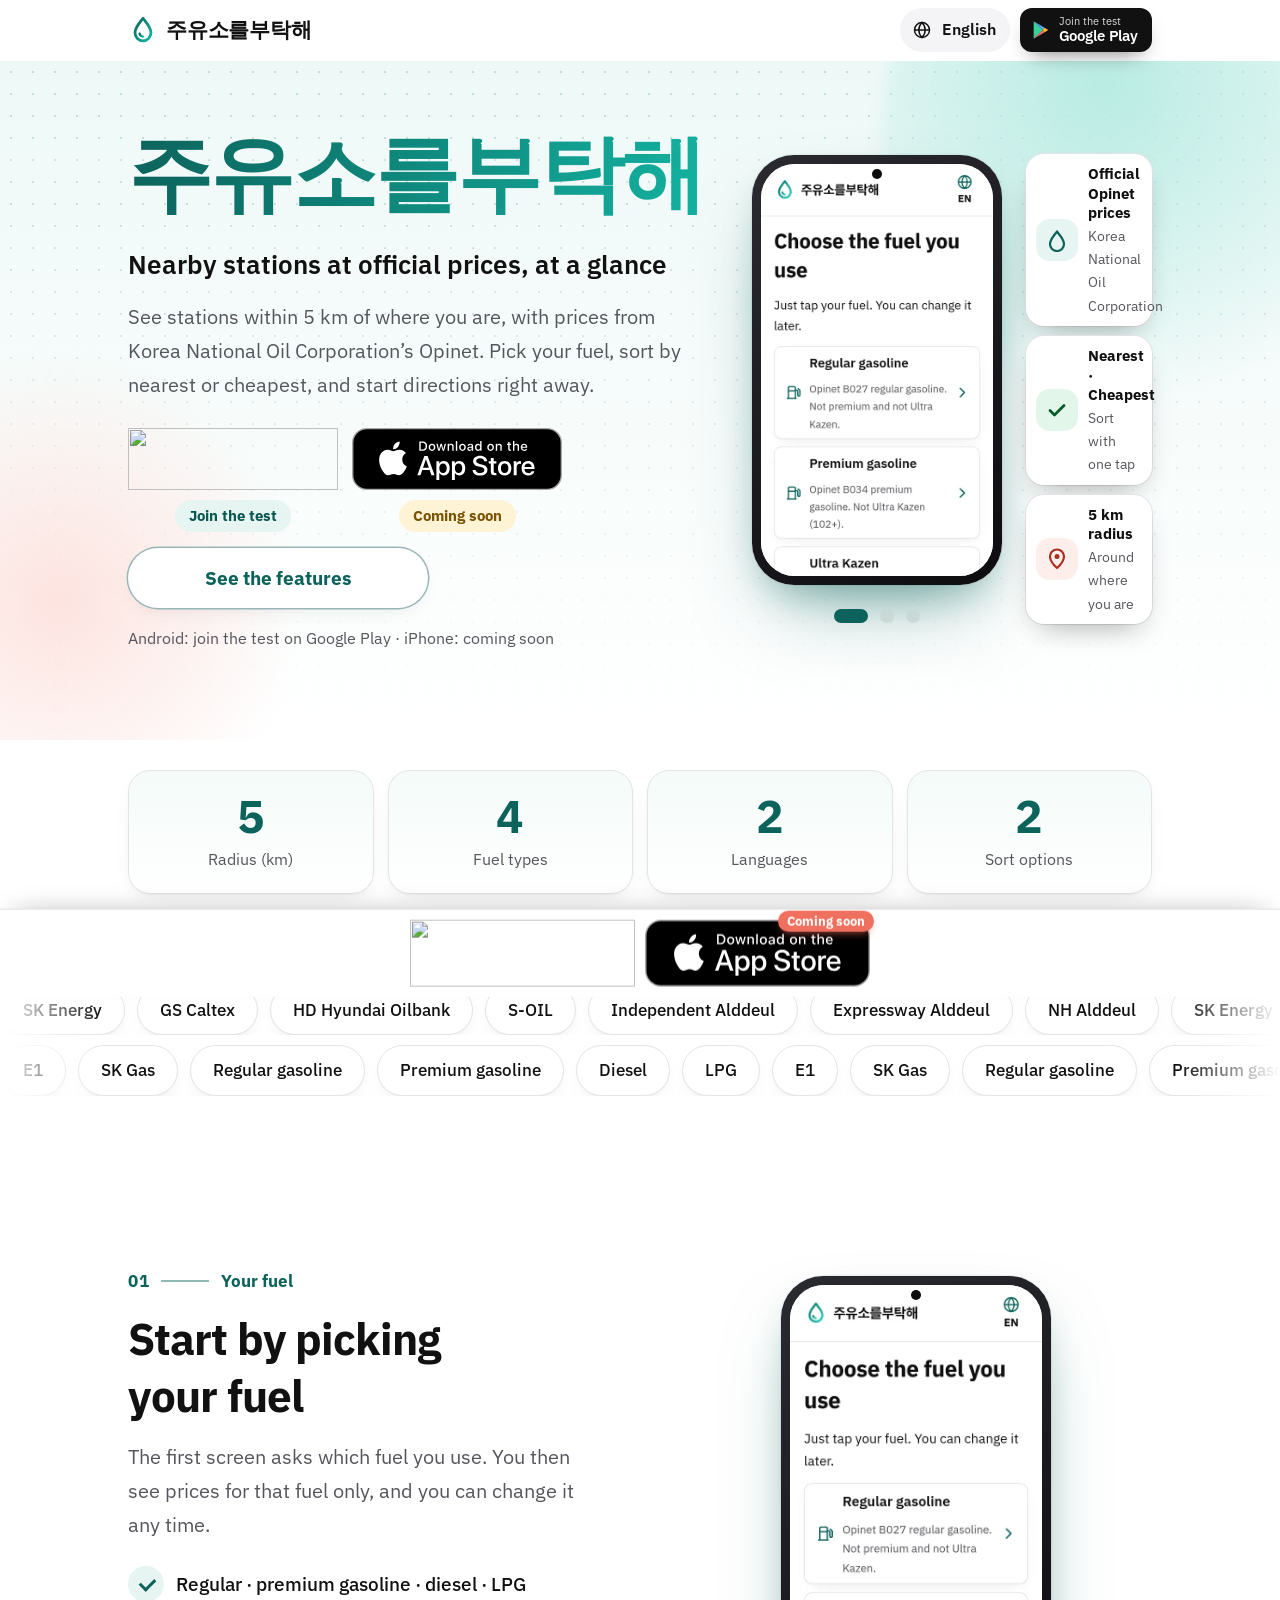
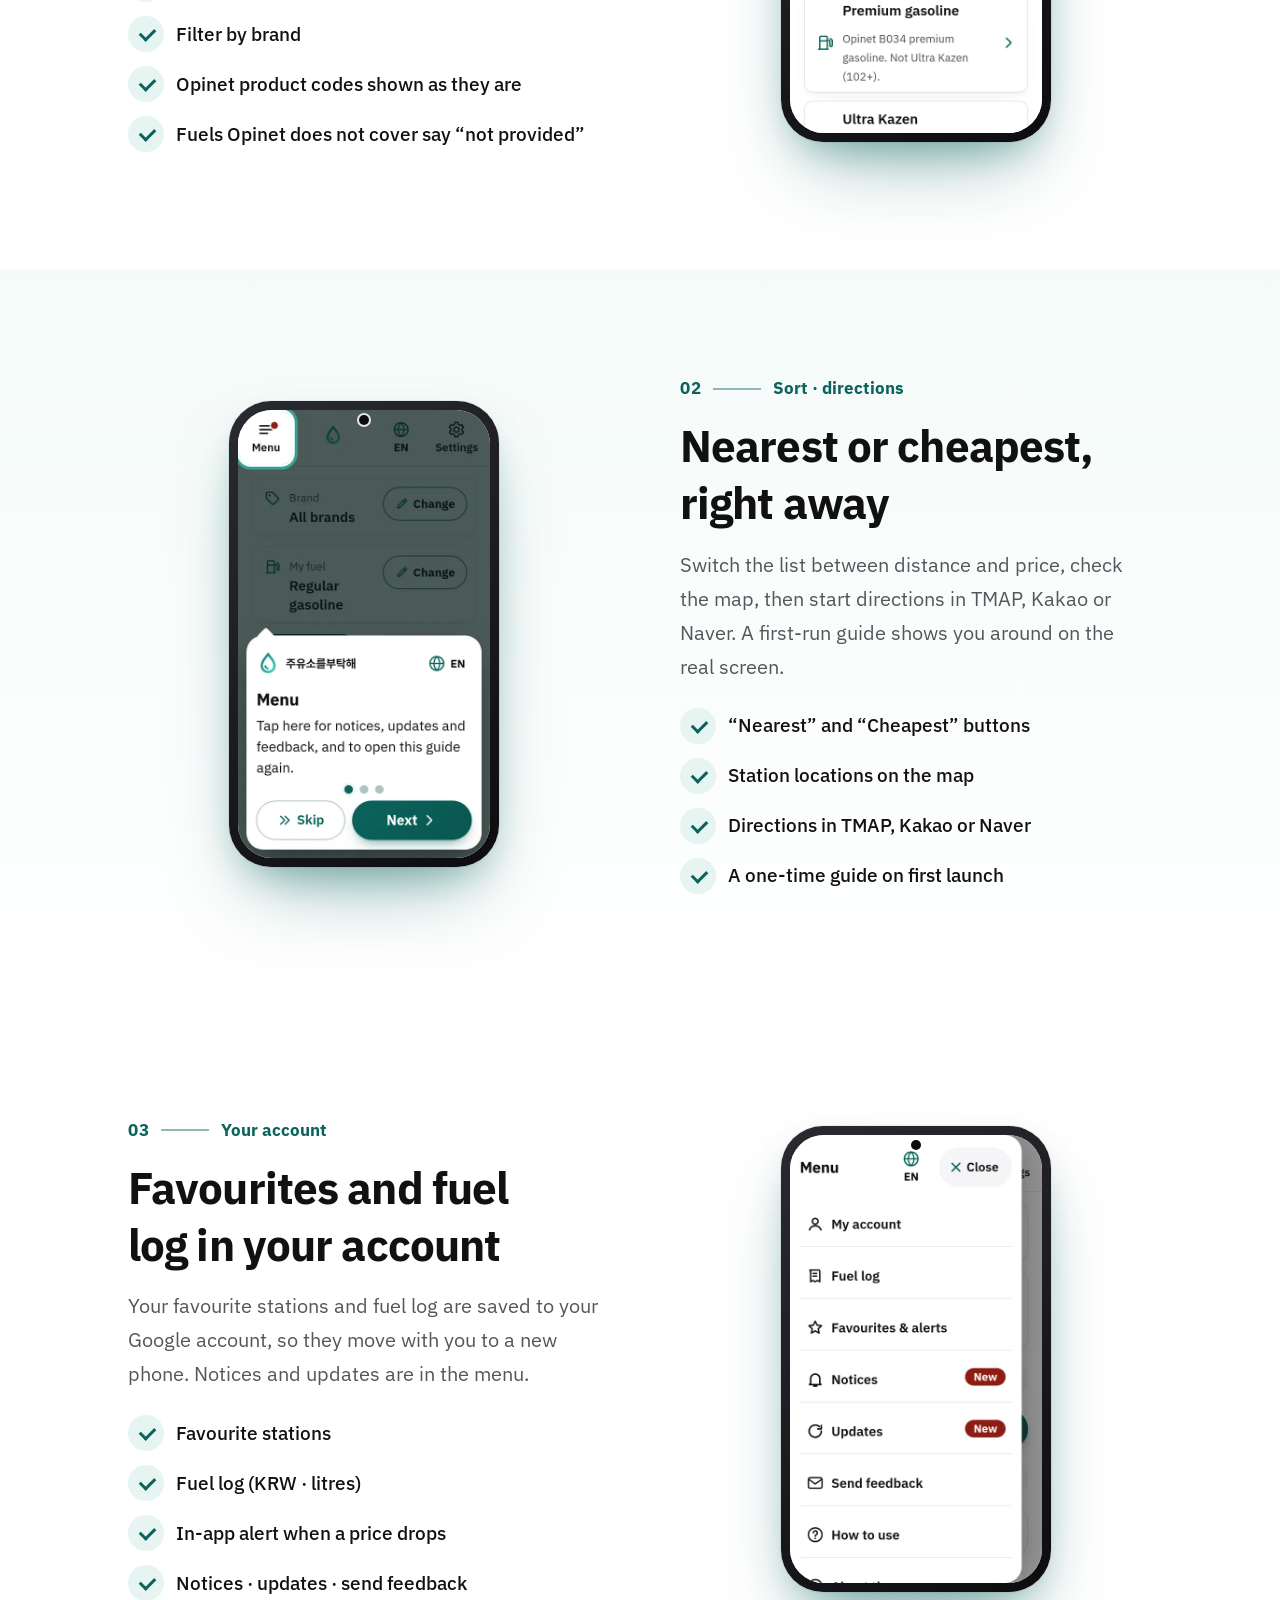
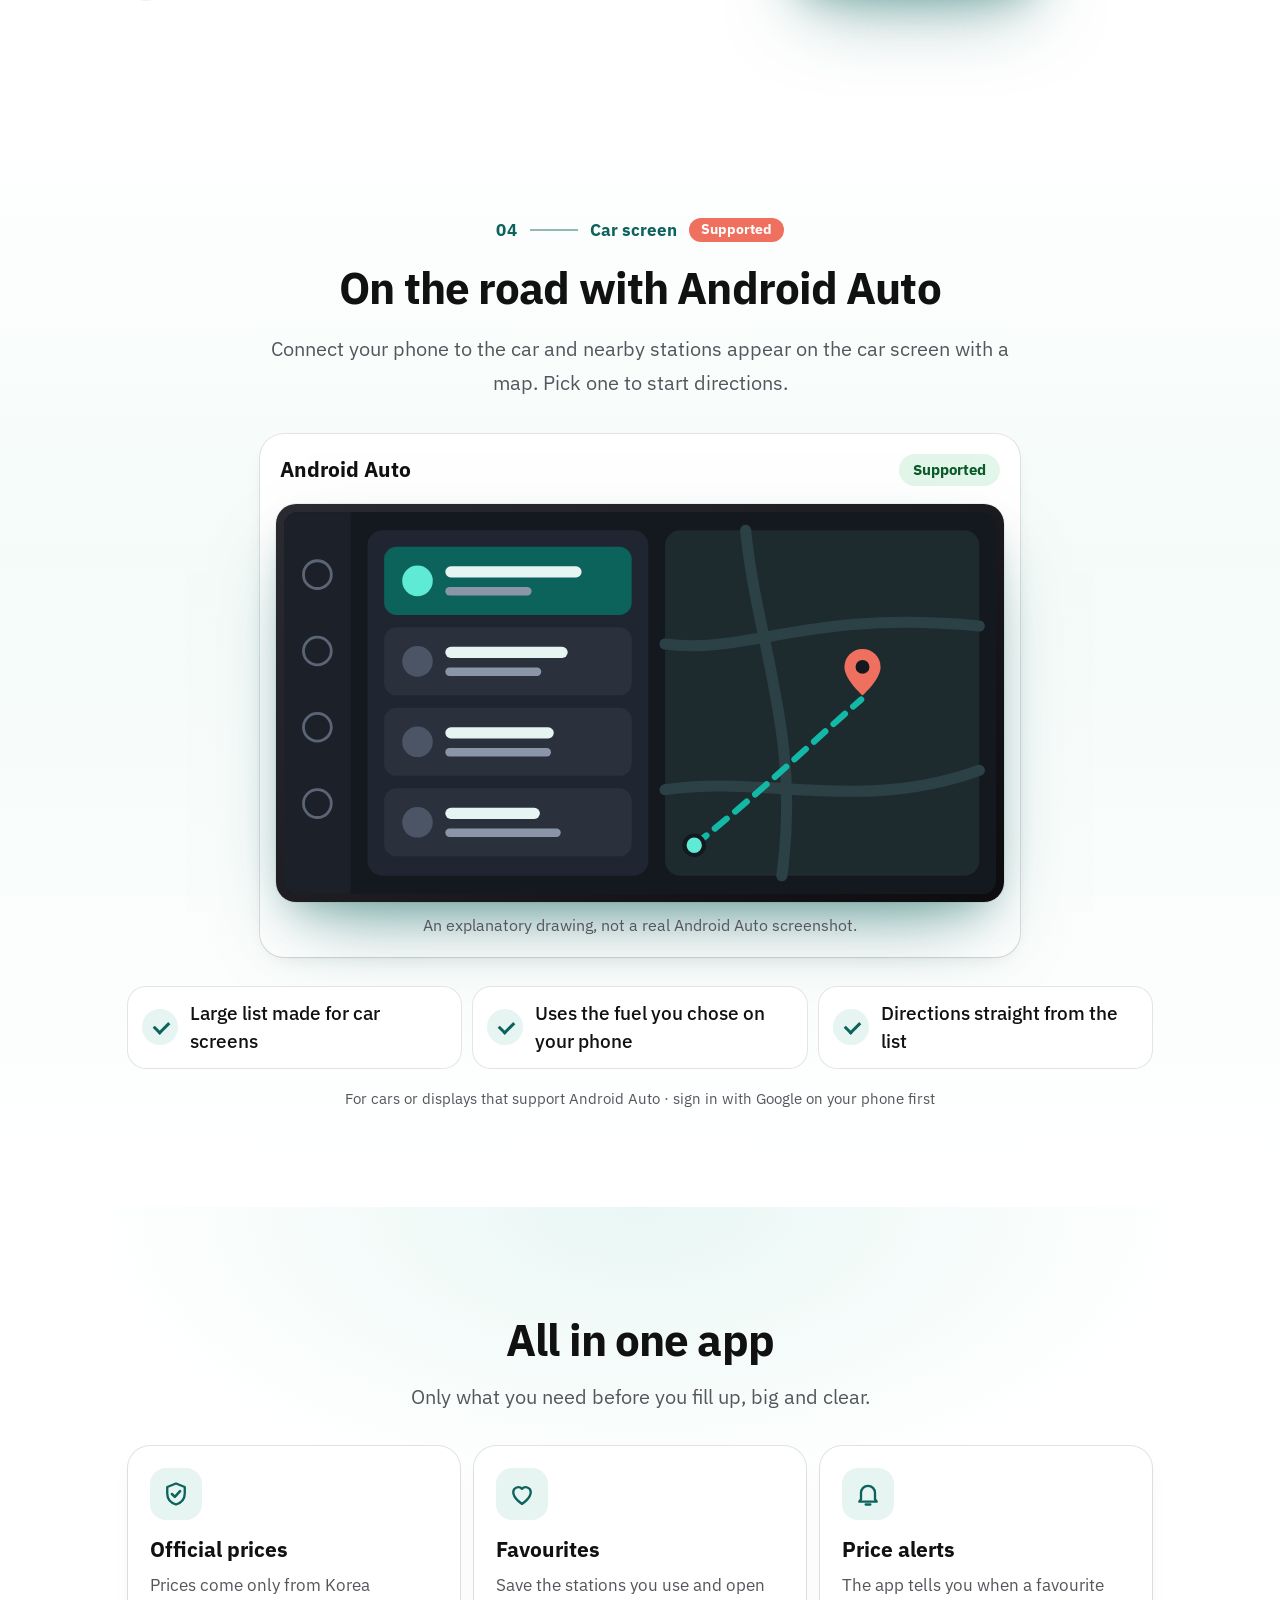
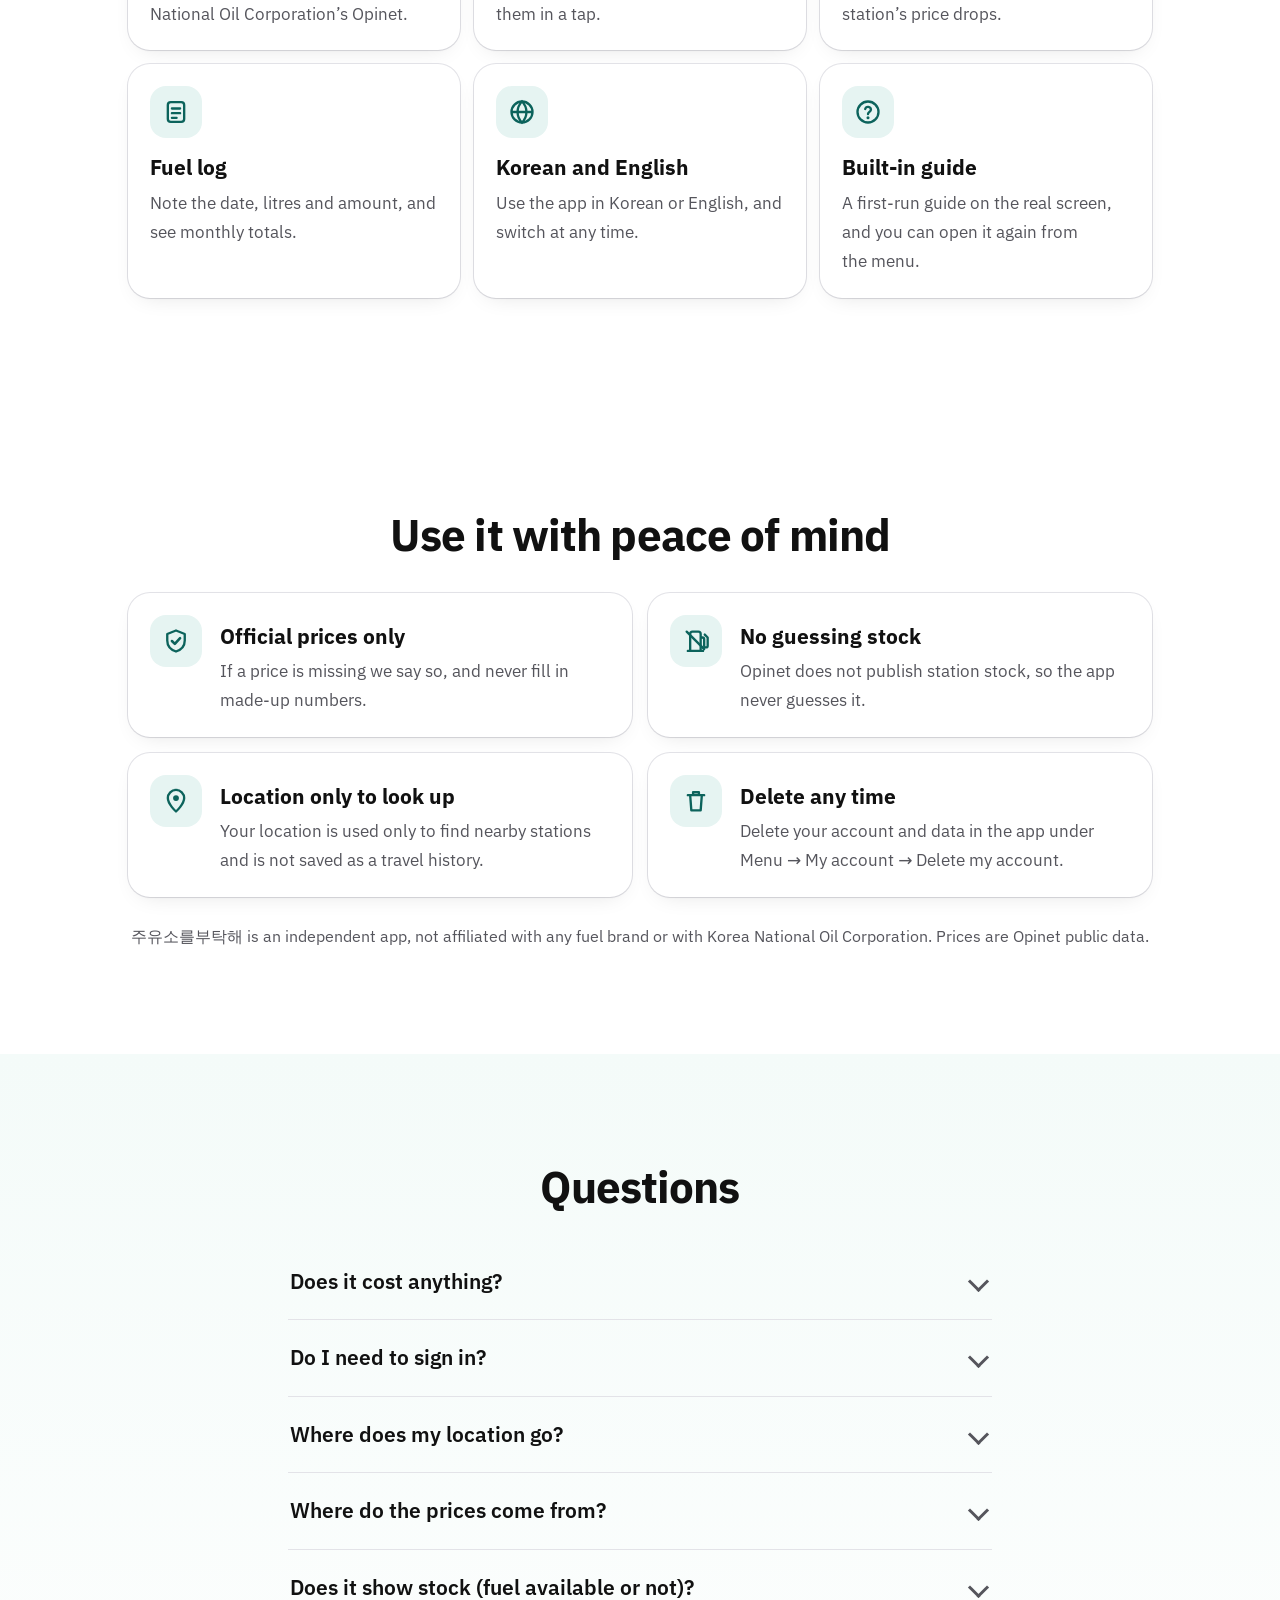
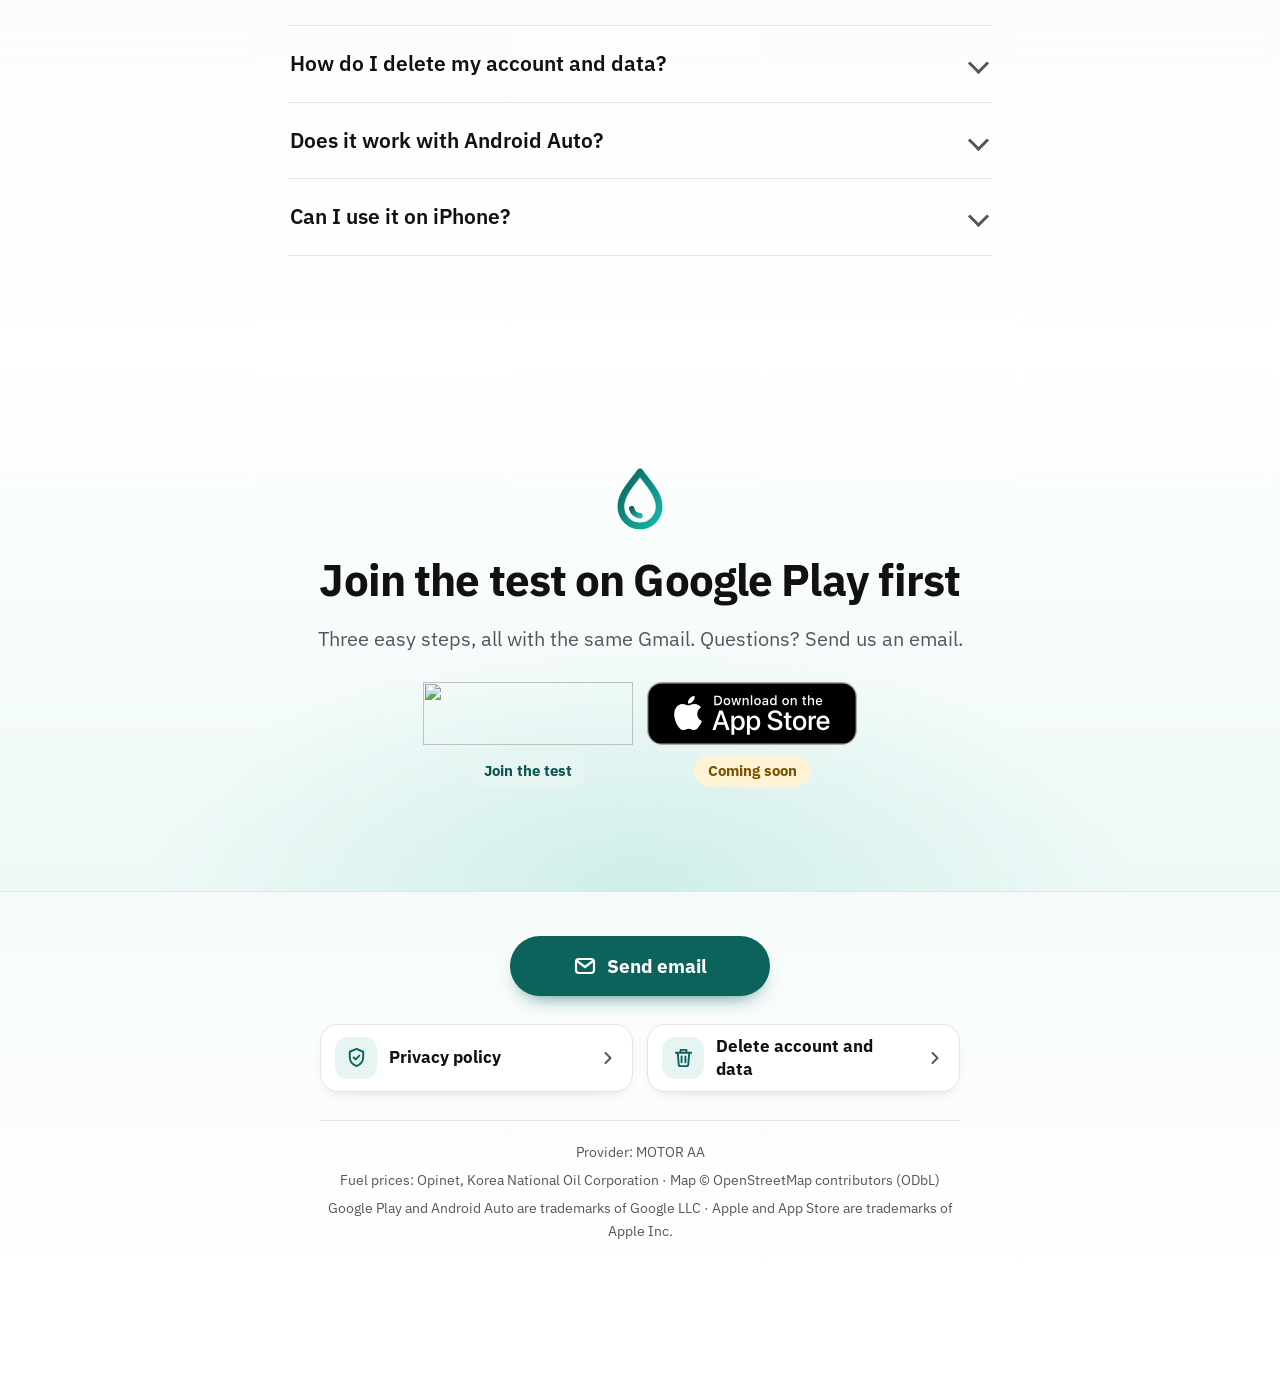
==== docs/index.html @ 8d029260 "Match the app: no kerosene, LPG label, TMAP / Kakao / Naver navigation (owner instruction) - fuel li" ====
<!doctype html>
<html lang="ko">
<head>
<meta charset="utf-8">
<meta name="viewport" content="width=device-width, initial-scale=1, viewport-fit=cover">
<title>주유소를부탁해 — 내 주변 주유소, 공식 가격으로 한눈에</title>
<meta name="description" content="한국석유공사 오피넷 공식 가격으로 내 주변 주유소를 가까운 순, 저렴한 순으로 비교해요. 지도와 길 안내, 즐겨찾기, 주유 기록, Android Auto까지.">
<meta name="robots" content="index, follow">
<meta name="theme-color" content="#ffffff">
<meta name="color-scheme" content="light">
<link rel="canonical" href="https://motoraathailand.github.io/fuelkr-site/">
<meta property="og:type" content="website"><meta property="og:site_name" content="주유소를부탁해"><meta property="og:locale" content="ko_KR"><meta property="og:locale:alternate" content="en_US">
<link rel="alternate" hreflang="ko" href="https://motoraathailand.github.io/fuelkr-site/?lang=ko"><link rel="alternate" hreflang="en" href="https://motoraathailand.github.io/fuelkr-site/?lang=en"><link rel="alternate" hreflang="x-default" href="https://motoraathailand.github.io/fuelkr-site/">
<meta property="og:title" content="주유소를부탁해 — 내 주변 주유소, 공식 가격으로 한눈에"><meta property="og:description" content="한국석유공사 오피넷 공식 가격으로 내 주변 주유소를 가까운 순, 저렴한 순으로 비교해요. 지도와 길 안내, 즐겨찾기, 주유 기록, Android Auto까지.">
<meta property="og:url" content="https://motoraathailand.github.io/fuelkr-site/"><meta property="og:image" content="https://motoraathailand.github.io/fuelkr-site/img/og.png">
<meta name="twitter:card" content="summary_large_image"><meta name="twitter:title" content="주유소를부탁해 — 내 주변 주유소, 공식 가격으로 한눈에"><meta name="twitter:description" content="한국석유공사 오피넷 공식 가격으로 내 주변 주유소를 가까운 순, 저렴한 순으로 비교해요. 지도와 길 안내, 즐겨찾기, 주유 기록, Android Auto까지.">
<link rel="icon" href="img/icon.svg" type="image/svg+xml"><link rel="apple-touch-icon" href="img/icon-512.png">
<script>/* decide the language first (no flash): ?lang= (ko|en; any other value, e.g. an old th/zh/hi link, gives English) > saved choice > phone language if Korean (or English) > English. Korean is baked into this file as the no-JS fallback; any other result keeps the page hidden (html.pl) until the script has swapped the text. */
(function(){var L=["ko","en"],l='en';try{var m=/[?&]lang=(\w\w)/.exec(location.search),s=localStorage.getItem('fkr.site.lang'),a=navigator.languages&&navigator.languages.length?navigator.languages:[navigator.language],p='';if(m)l=L.indexOf(m[1])>-1?m[1]:'en';else if(L.indexOf(s)>-1)l=s;else for(var i=0;i<a.length;i++){p=String(a[i]||'').toLowerCase().split(/[-_]/)[0];if(L.indexOf(p)>-1){l=p;break}}}catch(e){}window.__L=l;document.documentElement.lang=l;document.documentElement.className='js'+(l==='ko'?'':' pl')})();</script>
<link rel="preload" href="fonts/ibm-plex-sans-latin-700-normal.woff2" as="font" type="font/woff2" crossorigin>
<link rel="stylesheet" href="landing.css?v=74d625b2e9">
</head>
<svg width="0" height="0" style="position:absolute" aria-hidden="true" focusable="false"><defs>
  <linearGradient id="dg" x1="0" y1="0" x2="1" y2="1"><stop offset="0" stop-color="#0c635c"/><stop offset="1" stop-color="#14b8a6"/></linearGradient>
  <symbol id="drop" viewBox="0 0 32 32"><path d="M16 3.5C12.5 8.4 7.5 13.2 7.5 19a8.5 8.5 0 0 0 17 0c0-5.8-5-10.6-8.5-15.5z" fill="none" stroke="url(#dg)" stroke-width="3" stroke-linejoin="round"/><path d="M12.3 19.8a4 4 0 0 0 3.7 3.2" fill="none" stroke="url(#dg)" stroke-width="2.4" stroke-linecap="round"/></symbol>
  <symbol id="gplay" viewBox="0 0 24 24"><path d="M4 2.5v19l10-9.5z" fill="#34d399"/><path d="M4 2.5l12 7-2 2.5z" fill="#60a5fa"/><path d="M4 21.5l12-7-2-2.5z" fill="#f87171"/><path d="M16 9.5l4 2.5-4 2.5-2-2.5z" fill="#fbbf24"/></symbol>
</defs></svg>
<a class="skip" href="#main" data-t="skip">본문으로 건너뛰기</a>
<header class="hd" id="hd">
  <div class="hd-in">
    <a class="logo" href="index.html" aria-label="주유소를부탁해"><svg class="logo-drop" aria-hidden="true"><use href="#drop"/></svg><span>주유소를부탁해</span></a>
    <div class="hd-r">
      <label class="lang"><svg viewBox="0 0 24 24" aria-hidden="true"><circle cx="12" cy="12" r="9" fill="none" stroke="currentColor" stroke-width="1.8"/><path d="M3 12h18M12 3c2.6 2.6 3.8 5.6 3.8 9s-1.2 6.4-3.8 9c-2.6-2.6-3.8-5.6-3.8-9S9.4 5.6 12 3z" fill="none" stroke="currentColor" stroke-width="1.8"/></svg><span class="sr" data-t="lang">언어</span>
        <select id="lang"  data-alt-label="lang" aria-label="언어"><option value="ko" selected>한국어</option><option value="en">English</option></select></label>
      <a class="gp sm" href="join.html?lang=ko"  data-gp aria-label="테스트 참여 Google Play"><svg aria-hidden="true"><use href="#gplay"/></svg><span><small data-t="gpSmall">테스트 참여</small><b>Google Play</b></span></a>
    </div>
  </div>
  <div class="progress" id="progress" aria-hidden="true"></div>
</header>

<main id="main">
<section class="hero">
  <div class="blob b1" aria-hidden="true"></div><div class="blob b2" aria-hidden="true"></div>
  <div class="drops" aria-hidden="true"><i style="--x:8%;--s:.9;--t:11s;--dl:0s"></i><i style="--x:22%;--s:.6;--t:14s;--dl:3s"></i><i style="--x:40%;--s:.8;--t:12s;--dl:6s"></i><i style="--x:62%;--s:.55;--t:15s;--dl:1.5s"></i><i style="--x:78%;--s:1;--t:13s;--dl:4.5s"></i><i style="--x:92%;--s:.7;--t:10s;--dl:7.5s"></i></div>
  <div class="wrap hero-in">
    <div class="hero-text">
      <h1 class="in-h" style="--h:1"><span class="grad">주유소를부탁해</span></h1>
      <p class="sub in-h" style="--h:2"><span data-t="sub">내 주변 주유소, 공식 가격으로 한눈에</span></p>
      <p class="lead in-h" style="--h:3" data-t="lead">지금 있는 곳 반경 5km 안의 주유소를 한국석유공사 오피넷 가격으로 보여 드려요. 내 연료를 고르고, 가까운 순이나 저렴한 순으로 정렬하고, 바로 길 안내까지.</p>
      <div class="cta in-h" style="--h:4">
        <div class="stores">
          <div class="store"><a class="badge" href="join.html?lang=ko"  data-gp aria-label="테스트 참여 Google Play"><img src="img/badges/gp-ko.png" data-badge="gp" alt="" width="565" height="168" decoding="async"></a><span class="store-cap go" data-t="gpCap">테스트 참여</span></div>
          <div class="store"><span class="badge off" role="img"  data-alt-label="asAria" aria-label="App Store — 곧 출시 (아직 이용할 수 없음)"><img src="img/badges/as-ko.svg" data-badge="as" alt="" width="565" height="168" decoding="async"></span><span class="store-cap soon" data-t="asCap">곧 출시</span></div>
        </div>
        <div class="cta2 one">
          <a class="btn ghost lg" href="#s1"><span data-t="cta2">기능 살펴보기</span></a>
        </div>
      </div>
      <p class="note in-h" style="--h:5" data-t="note">Android: Google Play에서 테스트 참여 · iPhone: 곧 출시</p>
    </div>
    <div class="hero-vis in-h" style="--h:2">
      <div class="phone-wrap" id="tiltBox">
        <div class="float-a"><div class="tilt" id="tilt">
          <div class="phone"><div class="phone-screen stack" id="heroStack">
            <img data-shot="fuel" src="img/ko-fuel.webp" data-alt="altFuel" width="540" height="960" fetchpriority="high" decoding="async" class="on" alt="연료 선택 화면">
            <img data-shot="tut" src="img/ko-tut.webp" data-alt="altTut" width="540" height="960" decoding="async" loading="lazy" alt="첫 실행 안내 화면">
            <img data-shot="menu" src="img/ko-menu.webp" data-alt="altMenu" width="540" height="960" decoding="async" loading="lazy" alt="메뉴 화면">
          </div></div>
        </div></div>
      </div>
      <div class="dots" id="heroDots" role="tablist"><button type="button" class="on" data-i="0" aria-label="1"></button><button type="button" data-i="1" aria-label="2"></button><button type="button" data-i="2" aria-label="3"></button></div>
      <div class="fls"><div class="fl f1"><b class="fi"><svg viewBox="0 0 24 24" aria-hidden="true"><path d="M12 3.5c-3 4.2-7 8-7 12.5a7 7 0 0 0 14 0c0-4.500-4-8.300-7-12.500z" fill="none" stroke="currentColor" stroke-width="2.2" stroke-linejoin="round"/></svg></b><div><strong data-t="fl1t">오피넷 공식 가격</strong><small data-t="fl1s">한국석유공사</small></div></div><div class="fl f2"><b class="fi ok"><svg viewBox="0 0 24 24" aria-hidden="true"><path d="M5 12.500l4.500 4.500L19 7.500" fill="none" stroke="currentColor" stroke-width="2.800" stroke-linecap="round" stroke-linejoin="round"/></svg></b><div><strong data-t="fl2t">가까운 순 · 저렴한 순</strong><small data-t="fl2s">버튼 한 번으로 정렬</small></div></div><div class="fl f3"><b class="fi pin"><svg viewBox="0 0 24 24" aria-hidden="true"><path d="M12 21s7-6.200 7-11.500a7 7 0 0 0-14 0C5 14.800 12 21 12 21z" fill="none" stroke="currentColor" stroke-width="2.200" stroke-linejoin="round"/><circle cx="12" cy="9.500" r="2.500" fill="currentColor"/></svg></b><div><strong data-t="fl3t">반경 5km</strong><small data-t="fl3s">지금 있는 곳 기준</small></div></div></div>
    </div>
  </div>
</section>

<section class="stats" aria-label="stats">
  <div class="wrap stats-in stg">
    <div class="stat rv"><b><span class="cnt" data-to="5">5</span></b><span data-t="st1">반경(km)</span></div>
    <div class="stat rv"><b><span class="cnt" data-to="4">4</span></b><span data-t="st2">연료 종류</span></div>
    <div class="stat rv"><b><span class="cnt" data-to="2">2</span></b><span data-t="st3">언어</span></div>
    <div class="stat rv"><b><span class="cnt" data-to="2">2</span></b><span data-t="st4">정렬 방식</span></div>
  </div>
</section>

<section class="mq" aria-labelledby="mqH">
  <p class="mq-h rv" id="mqH" data-t="mqH">브랜드별로, 내가 넣는 연료로</p>
  <div class="mq-row" aria-hidden="true"><div class="mq-track" id="mq1"><span class="mq-chip">SK에너지</span><span class="mq-chip">GS칼텍스</span><span class="mq-chip">HD현대오일뱅크</span><span class="mq-chip">S-OIL</span><span class="mq-chip">자영알뜰</span><span class="mq-chip">고속도로알뜰</span><span class="mq-chip">농협알뜰</span><span class="mq-chip">SK에너지</span><span class="mq-chip">GS칼텍스</span><span class="mq-chip">HD현대오일뱅크</span><span class="mq-chip">S-OIL</span><span class="mq-chip">자영알뜰</span><span class="mq-chip">고속도로알뜰</span><span class="mq-chip">농협알뜰</span></div></div>
  <div class="mq-row rev" aria-hidden="true"><div class="mq-track" id="mq2"><span class="mq-chip">E1</span><span class="mq-chip">SK가스</span><span class="mq-chip">보통휘발유</span><span class="mq-chip">고급휘발유</span><span class="mq-chip">경유</span><span class="mq-chip">LPG</span><span class="mq-chip">E1</span><span class="mq-chip">SK가스</span><span class="mq-chip">보통휘발유</span><span class="mq-chip">고급휘발유</span><span class="mq-chip">경유</span><span class="mq-chip">LPG</span></div></div>
  <ul class="sr" id="mqList"><li>SK에너지</li><li>GS칼텍스</li><li>HD현대오일뱅크</li><li>S-OIL</li><li>자영알뜰</li><li>고속도로알뜰</li><li>농협알뜰</li><li>E1</li><li>SK가스</li><li>보통휘발유</li><li>고급휘발유</li><li>경유</li><li>LPG</li></ul>
</section>

<section class="feat" id="s1">
  <div class="wrap feat-in">
    <div class="feat-text">
      <p class="sec-l rv"><span class="n">01</span><i></i><span data-t="s1l">내 연료</span></p>
      <h2 class="rv" style="--d:.05s" data-t="s1h">내가 넣는 연료부터 고르세요</h2>
      <p class="desc rv" style="--d:.1s" data-t="s1p">처음 켜면 연료를 고르는 화면이 나와요. 고른 연료의 가격만 보여 주고, 나중에 언제든 바꿀 수 있어요.</p>
      <ul class="check rv" style="--d:.15s"><li data-t="s1b1">보통휘발유 · 고급휘발유 · 경유 · LPG</li><li data-t="s1b2">브랜드별로 골라 보기</li><li data-t="s1b3">오피넷 제품 코드 그대로 표시</li><li data-t="s1b4">오피넷에 없는 연료는 “정보 미제공”으로 알려 줌</li></ul>
    </div>
    <div class="feat-vis rv z" style="--d:.1s"><div class="phone-wrap sm"><div class="float-a slow"><div class="phone"><div class="phone-screen"><img data-shot="fuel" src="img/ko-fuel.webp" data-alt="altFuel" width="540" height="960" loading="lazy" decoding="async" alt="연료 선택 화면"></div></div></div></div></div>
  </div>
</section>

<section class="feat alt" id="s2">
  <div class="wrap feat-in rev">
    <div class="feat-text">
      <p class="sec-l rv"><span class="n">02</span><i></i><span data-t="s2l">정렬 · 길 안내</span></p>
      <h2 class="rv" style="--d:.05s" data-t="s2h">가까운 순, 저렴한 순으로 바로</h2>
      <p class="desc rv" style="--d:.1s" data-t="s2p">목록을 거리순이나 가격순으로 바꾸고, 지도에서 위치를 확인한 뒤 티맵, 카카오, 네이버로 길 안내를 시작해요. 첫 실행 안내가 화면 위에서 하나씩 알려 줘요.</p>
      <ul class="check rv" style="--d:.15s"><li data-t="s2b1">“가까운 순” · “저렴한 순” 버튼</li><li data-t="s2b2">지도에서 주유소 위치 확인</li><li data-t="s2b3">티맵 · 카카오 · 네이버로 길 안내</li><li data-t="s2b4">처음 한 번 보는 사용 안내</li></ul>
    </div>
    <div class="feat-vis rv z" style="--d:.1s"><div class="phone-wrap sm"><div class="float-a slow"><div class="phone"><div class="phone-screen"><img data-shot="tut" src="img/ko-tut.webp" data-alt="altTut" width="540" height="960" loading="lazy" decoding="async" alt="첫 실행 안내 화면"></div></div></div></div></div>
  </div>
</section>

<section class="feat" id="s3">
  <div class="wrap feat-in">
    <div class="feat-text">
      <p class="sec-l rv"><span class="n">03</span><i></i><span data-t="s3l">내 계정</span></p>
      <h2 class="rv" style="--d:.05s" data-t="s3h">즐겨찾기와 주유 기록은 계정에</h2>
      <p class="desc rv" style="--d:.1s" data-t="s3p">자주 가는 주유소와 주유 기록을 Google 계정에 저장해요. 휴대폰을 바꿔도 이어지고, 메뉴에서 공지와 업데이트도 볼 수 있어요.</p>
      <ul class="check rv" style="--d:.15s"><li data-t="s3b1">즐겨찾는 주유소</li><li data-t="s3b2">주유 기록 (원 · 리터)</li><li data-t="s3b3">가격이 내리면 앱 안에서 알림</li><li data-t="s3b4">공지사항 · 업데이트 · 피드백 보내기</li></ul>
    </div>
    <div class="feat-vis rv z" style="--d:.1s">
      <div class="phone-wrap sm"><div class="float-a slow"><div class="phone"><div class="phone-screen"><img data-shot="menu" src="img/ko-menu.webp" data-alt="altMenu" width="540" height="960" loading="lazy" decoding="async" alt="메뉴 화면"></div></div></div></div>
    </div>
  </div>
</section>

<section class="feat auto" id="auto">
  <div class="wrap">
    <div class="auto-head">
      <p class="sec-l rv"><span class="n">04</span><i></i><span data-t="carL">차 화면</span><em class="new" data-t="s4new">지원</em></p>
      <h2 class="rv" style="--d:.05s" data-t="s4h">운전 중에는 Android Auto로</h2>
      <p class="desc rv" style="--d:.1s" data-t="s4p">휴대폰을 차에 연결하면 차 화면에 가까운 주유소 목록과 지도가 떠요. 고르면 바로 길 안내로 이어져요.</p>
    </div>
    <div class="cars one stg">
      <article class="carcard rv">
        <header class="cc-h"><span class="cc-name">Android Auto</span><span class="cc-st ok" data-t="ccOk">지원</span></header>
        <figure class="car">
          <div class="car-frame"><div class="car-screen" id="carStack"><img class="on" src="img/auto-car.svg" data-alt="altAuto" width="1024" height="550" loading="lazy" decoding="async" alt="Android Auto 설명 그림: 왼쪽에 주유소 목록, 오른쪽에 지도와 길 안내"></div></div>
          <figcaption class="car-cap" data-t="autoCap">이해를 돕기 위한 설명용 그림이에요. 실제 Android Auto 화면 캡처가 아니에요.</figcaption>
        </figure>
      </article>
    </div>
    <ul class="check auto-list rv" style="--d:.1s"><li data-t="s4b1">차 화면에 맞춘 큰 목록</li><li data-t="s4b2">휴대폰에서 고른 연료 그대로</li><li data-t="s4b3">목록에서 바로 길 안내</li></ul>
        <p class="auto-note rv" data-t="autoNote">Android Auto를 지원하는 차량 또는 디스플레이에서 사용 · 휴대폰에서 Google 로그인 후 이용</p>
  </div>
</section>

<section class="more">
  <div class="wrap">
    <div class="steps-h"><h2 class="rv" data-t="moreH">앱 하나에 다 있어요</h2><p class="rv" style="--d:.05s" data-t="moreP">주유 전에 필요한 것만, 크고 분명하게.</p></div>
    <div class="mgrid stg">
      <article class="mcard rv"><span class="ti"><svg viewBox="0 0 24 24" aria-hidden="true"><path d="M12 3l7.500 3v5.500c0 4.500-3.200 8-7.500 9.500-4.300-1.500-7.500-5-7.500-9.500V6z" fill="none" stroke="currentColor" stroke-width="2" stroke-linejoin="round"/><path d="M8.500 12l2.500 2.500 4.500-5" fill="none" stroke="currentColor" stroke-width="2.200" stroke-linecap="round" stroke-linejoin="round"/></svg></span><h3 data-t="m1t">공식 가격</h3><p data-t="m1p">가격은 한국석유공사 오피넷에서만 가져와요.</p></article>
      <article class="mcard rv"><span class="ti"><svg viewBox="0 0 24 24" aria-hidden="true"><path class="pop" d="M12 20.500s-7.500-4.600-7.500-10.200A4.300 4.300 0 0 1 12 7.600a4.300 4.300 0 0 1 7.500 2.700c0 5.600-7.500 10.200-7.500 10.200z" fill="none" stroke="currentColor" stroke-width="2" stroke-linejoin="round"/></svg></span><h3 data-t="m2t">즐겨찾기</h3><p data-t="m2p">자주 가는 주유소를 저장해 두고 바로 열어요.</p></article>
      <article class="mcard rv"><span class="ti"><svg viewBox="0 0 24 24" aria-hidden="true"><g class="ring"><path d="M6 16.500V11a6 6 0 0 1 12 0v5.500l1.500 2h-15z" fill="none" stroke="currentColor" stroke-width="2" stroke-linejoin="round"/><path d="M10 21h4" stroke="currentColor" stroke-width="2" stroke-linecap="round"/></g></svg></span><h3 data-t="m3t">가격 알림</h3><p data-t="m3p">즐겨찾는 주유소 가격이 내리면 앱 안에서 알려 줘요.</p></article>
      <article class="mcard rv"><span class="ti"><svg viewBox="0 0 24 24" aria-hidden="true"><rect x="5" y="3.500" width="14" height="17" rx="2.500" fill="none" stroke="currentColor" stroke-width="2"/><path class="wr" d="M8.500 9h7M8.500 13h7M8.500 17h4" stroke="currentColor" stroke-width="2" stroke-linecap="round"/></svg></span><h3 data-t="m4t">주유 기록</h3><p data-t="m4p">날짜, 리터, 금액을 적어 두고 달마다 합계를 봐요.</p></article>
      <article class="mcard rv"><span class="ti"><svg viewBox="0 0 24 24" aria-hidden="true"><circle cx="12" cy="12" r="9" fill="none" stroke="currentColor" stroke-width="2"/><path d="M3 12h18M12 3c2.600 2.600 3.800 5.600 3.800 9s-1.200 6.400-3.800 9c-2.600-2.600-3.800-5.600-3.800-9S9.400 5.600 12 3z" fill="none" stroke="currentColor" stroke-width="2"/></svg></span><h3 data-t="m5t">한국어·영어</h3><p data-t="m5p">앱을 한국어나 영어로 쓸 수 있고, 언어는 언제든 바꿀 수 있어요.</p></article>
      <article class="mcard rv"><span class="ti"><svg viewBox="0 0 24 24" aria-hidden="true"><circle cx="12" cy="12" r="9" fill="none" stroke="currentColor" stroke-width="2"/><path d="M9.6 9.4a2.5 2.5 0 0 1 4.9.6c0 1.700-2.500 2.200-2.500 3.800" fill="none" stroke="currentColor" stroke-width="2" stroke-linecap="round"/><circle cx="12" cy="17" r="1.300" fill="currentColor"/></svg></span><h3 data-t="m6t">사용 안내</h3><p data-t="m6p">처음 켜면 실제 화면 위에서 하나씩 알려 주고, 메뉴에서 다시 볼 수 있어요.</p></article>
    </div>
  </div>
</section>

<section class="trust">
  <div class="wrap">
    <h2 class="rv center" data-t="trustH">안심하고 쓰세요</h2>
    <div class="cards stg">
      <article class="tcard rv"><span class="ti"><svg viewBox="0 0 24 24" aria-hidden="true"><path d="M12 3l7.500 3v5.500c0 4.500-3.200 8-7.500 9.500-4.300-1.500-7.500-5-7.500-9.500V6z" fill="none" stroke="currentColor" stroke-width="2" stroke-linejoin="round"/><path d="M8.500 12l2.500 2.500 4.500-5" fill="none" stroke="currentColor" stroke-width="2.200" stroke-linecap="round" stroke-linejoin="round"/></svg></span><h3 data-t="c1t">공식 가격만</h3><p data-t="c1p">값이 없으면 없다고 알려 드리고, 숫자를 만들어 채우지 않아요.</p></article>
      <article class="tcard rv"><span class="ti"><svg viewBox="0 0 24 24" aria-hidden="true"><path d="M7 20.500V6a2 2 0 0 1 2-2h5a2 2 0 0 1 2 2v14.500M5 20.500h13M16 9h1.500a1.500 1.500 0 0 1 1.500 1.500V16a1.500 1.500 0 0 0 3 0V9l-2.500-2.500" fill="none" stroke="currentColor" stroke-width="2" stroke-linecap="round" stroke-linejoin="round"/><path d="M4 4l15 15" stroke="currentColor" stroke-width="2" stroke-linecap="round"/></svg></span><h3 data-t="c2t">재고는 추측하지 않아요</h3><p data-t="c2p">오피넷은 주유소 재고를 공개하지 않아요. 그래서 재고를 짐작해 표시하지 않아요.</p></article>
      <article class="tcard rv"><span class="ti"><svg viewBox="0 0 24 24" aria-hidden="true"><path d="M12 21s7-6.200 7-11.500a7 7 0 0 0-14 0C5 14.800 12 21 12 21z" fill="none" stroke="currentColor" stroke-width="2" stroke-linejoin="round"/><circle cx="12" cy="9.500" r="2.500" fill="currentColor"/></svg></span><h3 data-t="c3t">위치는 조회할 때만</h3><p data-t="c3p">위치는 주변 주유소를 찾을 때만 쓰고, 이동 기록으로 저장하지 않아요.</p></article>
      <article class="tcard rv"><span class="ti"><svg viewBox="0 0 24 24" aria-hidden="true"><path d="M5 7h14M9.500 7V4.500h5V7M7 7l1 13h8l1-13" fill="none" stroke="currentColor" stroke-width="2" stroke-linecap="round" stroke-linejoin="round"/></svg></span><h3 data-t="c4t">언제든 계정 삭제</h3><p data-t="c4p">앱의 메뉴 → 내 계정 → 내 계정 삭제에서 계정과 데이터를 지울 수 있어요.</p></article>
    </div>
    <p class="disc rv" data-t="disc">주유소를부탁해는 특정 주유소 브랜드나 한국석유공사와 관련 없는 독립 앱이에요. 가격은 오피넷 공개 데이터예요.</p>
  </div>
</section>

<section class="faq" id="faq">
  <div class="wrap narrow">
    <h2 class="rv" data-t="faqH">자주 묻는 질문</h2>
    <div class="qa rv" style="--d:.05s">
      <details><summary data-t="q1">돈이 드나요?</summary><p data-t="a1">아니요. 가입비도, 월 요금도, 유료 기능도 없어요.</p></details>
      <details><summary data-t="q2">로그인해야 하나요?</summary><p data-t="a2">지도, 목록, 가격, 유종, 길 안내는 로그인 없이 써요. 즐겨찾기, 주유 기록, 가격 알림, 기기 간 동기화만 Google 계정을 써요.</p></details>
      <details><summary data-t="q3">내 위치는 어디로 가나요?</summary><p data-t="a3">주변 주유소를 찾을 때 오피넷 조회에만 쓰여요. 이동 기록으로 저장하지 않아요.</p></details>
      <details><summary data-t="q4">가격은 어디서 오나요?</summary><p data-t="a4">한국석유공사 오피넷 공개 가격이에요. 주유소 현장 가격과 조금 다를 수 있어요.</p></details>
      <details><summary data-t="q5">재고(기름 있음/없음)도 보이나요?</summary><p data-t="a5">아니요. 오피넷이 재고를 공개하지 않아서 추측해 보여 주지 않아요.</p></details>
      <details><summary data-t="q6">계정과 데이터는 어떻게 지우나요?</summary><p data-t="a6">앱의 메뉴 → 내 계정 → 내 계정 삭제를 누르거나, 아래 “계정 및 데이터 삭제” 페이지를 보세요.</p></details>
      <details><summary data-t="q7">Android Auto에서 쓸 수 있나요?</summary><p data-t="a7">네. 휴대폰을 차에 연결하면 차 화면에 가까운 주유소 목록과 지도가 나와요.</p></details>
      <details><summary data-t="q8">iPhone에서도 쓸 수 있나요?</summary><p data-t="a8">iPhone 앱은 App Store에 곧 나와요. 지금은 Android에서 테스트에 참여할 수 있어요.</p></details>
    </div>
  </div>
</section>

<section class="final">
  <div class="wrap narrow">
    <span class="final-drop rv" aria-hidden="true"><svg><use href="#drop"/></svg></span>
    <h2 class="rv" data-t="finalH">Google Play에서 먼저 테스트 참여</h2>
    <p class="rv" style="--d:.05s" data-t="finalP">쉬운 3단계로 끝나요 (3단계 모두 같은 Gmail). 궁금한 점은 이메일로 보내 주세요.</p>
    <div class="dl rv" style="--d:.1s"><div class="stores center">
          <div class="store"><a class="badge" href="join.html?lang=ko"  data-gp aria-label="테스트 참여 Google Play"><img src="img/badges/gp-ko.png" data-badge="gp" alt="" width="565" height="168" decoding="async"></a><span class="store-cap go" data-t="gpCap">테스트 참여</span></div>
          <div class="store"><span class="badge off" role="img"  data-alt-label="asAria" aria-label="App Store — 곧 출시 (아직 이용할 수 없음)"><img src="img/badges/as-ko.svg" data-badge="as" alt="" width="565" height="168" decoding="async"></span><span class="store-cap soon" data-t="asCap">곧 출시</span></div>
        </div></div>
  </div>
</section>
</main>

<footer class="ft">
  <div class="wrap ft-in">
    <div class="ft-contact">
      <a class="btn lg ft-mail" href="mailto:motoraathailand@gmail.com?subject=%EC%A3%BC%EC%9C%A0%EC%86%8C%EB%A5%BC%EB%B6%80%ED%83%81%ED%95%B4"><svg class="mi" viewBox="0 0 24 24" aria-hidden="true"><rect x="3" y="5" width="18" height="14" rx="3" fill="none" stroke="currentColor" stroke-width="2.2"/><path d="M4 7l8 6 8-6" fill="none" stroke="currentColor" stroke-width="2.2" stroke-linecap="round" stroke-linejoin="round"/></svg><span data-t="ftEmail">이메일 보내기</span></a>
    </div>
    <nav class="ft-links">
      <a class="ftl" href="privacy.html?lang=ko" data-lnk><span class="ftl-ic" aria-hidden="true"><svg viewBox="0 0 24 24"><path d="M12 3l7 3v5.5c0 4.4-3 8-7 9.5-4-1.5-7-5.1-7-9.5V6l7-3z" fill="none" stroke="currentColor" stroke-width="2" stroke-linejoin="round"/><path d="M9 12l2 2 4-4" fill="none" stroke="currentColor" stroke-width="2" stroke-linecap="round" stroke-linejoin="round"/></svg></span><span class="ftl-t" data-t="ftPriv">개인정보처리방침</span><svg class="ftl-go" viewBox="0 0 24 24" aria-hidden="true"><path d="M9 6l6 6-6 6" fill="none" stroke="currentColor" stroke-width="2.4" stroke-linecap="round" stroke-linejoin="round"/></svg></a>
      <a class="ftl" href="delete-account.html?lang=ko" data-lnk><span class="ftl-ic" aria-hidden="true"><svg viewBox="0 0 24 24"><path d="M4 7h16M10 11v6M14 11v6M6 7l1 12a2 2 0 002 2h6a2 2 0 002-2l1-12M9 7V4h6v3" fill="none" stroke="currentColor" stroke-width="2" stroke-linecap="round" stroke-linejoin="round"/></svg></span><span class="ftl-t" data-t="ftDel">계정 및 데이터 삭제</span><svg class="ftl-go" viewBox="0 0 24 24" aria-hidden="true"><path d="M9 6l6 6-6 6" fill="none" stroke="currentColor" stroke-width="2.4" stroke-linecap="round" stroke-linejoin="round"/></svg></a>
    </nav>
    <div class="ft-fine">
      <p><span data-t="ftOp">제공자</span>: MOTOR AA</p>
      <p data-t="ftOsm">유가 정보: 한국석유공사 오피넷 · 지도 © OpenStreetMap 기여자 (ODbL)</p>
      <p class="ft-tm" data-t="ftTm">Google Play 및 Android Auto는 Google LLC의 상표 · Apple 및 App Store는 Apple Inc.의 상표</p>
    </div>
  </div>
</footer>

<div class="dlbar" id="stick"><div class="dlbar-in">
  <a class="dlb" href="join.html?lang=ko"  data-gp aria-label="테스트 참여 Google Play"><img src="img/badges/gp-ko.png" data-badge="gp" alt="" width="565" height="168" decoding="async"></a>
  <span class="dlb dlb-off" role="img"  data-alt-label="asAria" aria-label="App Store — 곧 출시 (아직 이용할 수 없음)"><img src="img/badges/as-ko.svg" data-badge="as" alt="" width="565" height="168" decoding="async"><em class="dlb-tag" data-t="asCap">곧 출시</em></span>
</div></div>
<button type="button" class="totop" id="totop" hidden  data-alt-label="totop" aria-label="맨 위로"><svg viewBox="0 0 24 24" aria-hidden="true"><path d="M6 14l6-6 6 6" fill="none" stroke="currentColor" stroke-width="2.400" stroke-linecap="round" stroke-linejoin="round"/></svg></button>
<script src="strings.js?v=7cd5f8a48e"></script>
<script src="landing.js?v=5cc2195e1b"></script>
</body>
</html>
---- docs/landing.css ----
/* น้ำมันถูก — public intro page. Modelled on AAAi's intro page (white base, soft tinted gradients + dot grid, numbered feature sections, phone mockups, 3-step tabs, trust cards, FAQ, sticky mobile bar, rounded pill buttons).
   Only the main colour differs: this app's teal #0c635c. No external libraries/CDNs. Motion = transform/opacity only; prefers-reduced-motion switches everything off (last block). */
@font-face { font-family:'IBM Plex Sans'; font-display:swap; font-weight:400; src:url(fonts/ibm-plex-sans-latin-400-normal.woff2) format("woff2"); unicode-range:U+0000-00FF,U+0131,U+0152-0153,U+02BB-02BC,U+02C6,U+02DA,U+02DC,U+2000-206F,U+20AC,U+2122,U+2190-2193,U+2212,U+2215,U+FEFF,U+FFFD; }
@font-face { font-family:'IBM Plex Sans'; font-display:swap; font-weight:500; src:url(fonts/ibm-plex-sans-latin-500-normal.woff2) format("woff2"); unicode-range:U+0000-00FF,U+0131,U+0152-0153,U+02BB-02BC,U+02C6,U+02DA,U+02DC,U+2000-206F,U+20AC,U+2122,U+2190-2193,U+2212,U+2215,U+FEFF,U+FFFD; }
@font-face { font-family:'IBM Plex Sans'; font-display:swap; font-weight:600; src:url(fonts/ibm-plex-sans-latin-600-normal.woff2) format("woff2"); unicode-range:U+0000-00FF,U+0131,U+0152-0153,U+02BB-02BC,U+02C6,U+02DA,U+02DC,U+2000-206F,U+20AC,U+2122,U+2190-2193,U+2212,U+2215,U+FEFF,U+FFFD; }
@font-face { font-family:'IBM Plex Sans'; font-display:swap; font-weight:700; src:url(fonts/ibm-plex-sans-latin-700-normal.woff2) format("woff2"); unicode-range:U+0000-00FF,U+0131,U+0152-0153,U+02BB-02BC,U+02C6,U+02DA,U+02DC,U+2000-206F,U+20AC,U+2122,U+2190-2193,U+2212,U+2215,U+FEFF,U+FFFD; }
@font-face { font-family:'IBM Plex Sans Thai'; font-display:swap; font-weight:400; src:url(fonts/ibm-plex-sans-thai-thai-400-normal.woff2) format("woff2"); unicode-range:U+02D7,U+0303,U+0331,U+0E01-0E5B,U+200C-200D,U+25CC; }
@font-face { font-family:'IBM Plex Sans Thai'; font-display:swap; font-weight:500; src:url(fonts/ibm-plex-sans-thai-thai-500-normal.woff2) format("woff2"); unicode-range:U+02D7,U+0303,U+0331,U+0E01-0E5B,U+200C-200D,U+25CC; }
@font-face { font-family:'IBM Plex Sans Thai'; font-display:swap; font-weight:600; src:url(fonts/ibm-plex-sans-thai-thai-600-normal.woff2) format("woff2"); unicode-range:U+02D7,U+0303,U+0331,U+0E01-0E5B,U+200C-200D,U+25CC; }
@font-face { font-family:'IBM Plex Sans Thai'; font-display:swap; font-weight:700; src:url(fonts/ibm-plex-sans-thai-thai-700-normal.woff2) format("woff2"); unicode-range:U+02D7,U+0303,U+0331,U+0E01-0E5B,U+200C-200D,U+25CC; }
:root { --acc:#0c635c; --acc-d:#0a5651; --acc2:#14b8a6; --acc3:#f0705f; --amber:#e0a100; --ink:#111; --mut:#55555c; --line:#e3e3e8; --soft:#f4f4f6; --tint:#e6f4f2; --mint:#d3efea; --hd:60px;
  --sh:0 1px 2px rgba(17,17,17,.04), 0 8px 24px -12px rgba(17,17,17,.14); --sh-f:0 18px 40px -16px rgba(12,99,92,.4), 0 0 0 1px rgba(17,17,17,.05); --ease:cubic-bezier(.22,1,.36,1); --std:cubic-bezier(.4,0,.2,1); --spring:cubic-bezier(.22,1,.36,1); }
@supports (animation-timing-function:linear(0,1)) { :root { --spring:linear(0,.075,.228,.391,.537,.657,.751,.822,.874,.912,.939,.958,.971,.98,.987,.991,.994,.996,.997,.998,1); } }   /* shared motion standard: critically damped spring, no overshoot */
* { box-sizing:border-box; }
html { scroll-behavior:smooth; scroll-padding-top:calc(var(--hd) + 12px); -webkit-text-size-adjust:100%; }
body { margin:0; background:#fff; color:var(--ink); font-family:"IBM Plex Sans","IBM Plex Sans Thai","Noto Sans KR","Noto Sans SC","Noto Sans Devanagari",system-ui,-apple-system,"Segoe UI",sans-serif; font-size:18px; line-height:1.7; overflow-x:hidden; -webkit-tap-highlight-color:transparent; }
html[lang=th] body { font-family:"IBM Plex Sans Thai","IBM Plex Sans",system-ui,sans-serif; line-height:1.75; }
html[lang=ko] body { font-family:"IBM Plex Sans","Noto Sans KR","Malgun Gothic","Apple SD Gothic Neo",system-ui,sans-serif; letter-spacing:-.01em; }
html[lang=ko] body { word-break:keep-all; overflow-wrap:break-word; }   /* Korean: wrap only at spaces, never inside a word */
html[lang=zh] body { font-family:"IBM Plex Sans","Noto Sans SC","PingFang SC","Microsoft YaHei",system-ui,sans-serif; }
html[lang=hi] body { font-family:"IBM Plex Sans","Noto Sans Devanagari","Nirmala UI",system-ui,sans-serif; line-height:1.8; }
img { max-width:100%; height:auto; display:block; }
a { color:var(--acc); }
button { font:inherit; }
.wrap { width:100%; max-width:1080px; margin:0 auto; padding:0 20px; } .wrap.narrow { max-width:760px; }
.sr { position:absolute; width:1px; height:1px; margin:-1px; padding:0; overflow:hidden; clip:rect(0,0,0,0); border:0; list-style:none; }
.skip { position:absolute; left:12px; top:-60px; z-index:100; background:var(--ink); color:#fff; padding:8px 14px; border-radius:12px; text-decoration:none; } .skip:focus { top:8px; }
:focus-visible { outline:3px solid var(--acc); outline-offset:2px; border-radius:8px; }

/* header + scroll progress */
.hd { position:sticky; top:0; z-index:50; background:rgba(255,255,255,.86); -webkit-backdrop-filter:saturate(1.6) blur(14px); backdrop-filter:saturate(1.6) blur(14px); border-bottom:1px solid transparent; transition:border-color .2s, box-shadow .2s; }
.hd.scrolled { border-bottom-color:var(--line); box-shadow:0 8px 24px -20px rgba(17,17,17,.5); }
.hd-in { height:var(--hd); max-width:1080px; margin:0 auto; padding:0 20px; display:flex; align-items:center; justify-content:space-between; gap:12px; }
.logo { display:flex; align-items:center; gap:8px; color:var(--ink); text-decoration:none; font-weight:700; font-size:21px; letter-spacing:-.01em; }
.logo-drop { width:30px; height:30px; flex:none; transition:transform .5s var(--spring); } .logo:hover .logo-drop { transform:rotate(-12deg) scale(1.12); }
.hd-r { display:flex; align-items:center; gap:10px; }
.lang { display:flex; align-items:center; gap:4px; height:44px; padding:0 8px 0 12px; border-radius:999px; background:var(--soft); color:var(--ink); transition:background-color .2s, transform .15s var(--ease); }
.lang:hover { background:var(--tint); } .lang:active { transform:scale(.97); }
.lang svg { width:20px; height:20px; flex:none; }
.lang select { appearance:none; -webkit-appearance:none; border:0; background:transparent; color:inherit; font:inherit; font-size:16px; font-weight:600; padding:8px 6px; max-width:120px; cursor:pointer; }
.progress { position:absolute; left:0; right:0; bottom:-1px; height:4px; transform-origin:0 50%; transform:scaleX(0); background:linear-gradient(90deg,var(--acc),var(--acc2) 70%,#5eead4); border-radius:0 4px 4px 0; will-change:transform; }

/* buttons (soft, pill, press + ripple) */
.btn { position:relative; overflow:hidden; display:inline-flex; align-items:center; justify-content:center; gap:8px; background:var(--acc); color:#fff; text-decoration:none; font-weight:700; border:0; border-radius:999px; padding:0 24px; height:56px; font-size:18px; cursor:pointer; box-shadow:0 10px 20px -12px rgba(12,99,92,.9); transition:transform .18s var(--ease), box-shadow .2s, background-color .2s; white-space:nowrap; }
.btn:hover { background:var(--acc-d); box-shadow:0 14px 26px -12px rgba(12,99,92,.9); transform:translateY(-2px); }
.btn:active { transform:scale(.97); box-shadow:0 4px 10px -8px rgba(12,99,92,.9); }
.btn.lg { height:60px; padding:0 30px; font-size:19px; }
.btn.ghost { background:#fff; color:var(--acc); box-shadow:0 0 0 1.5px color-mix(in srgb, var(--acc) 35%, var(--line)), var(--sh); }
.btn.ghost:hover { background:var(--tint); }
.rip { position:absolute; border-radius:50%; width:12px; height:12px; margin:-6px 0 0 -6px; background:currentColor; opacity:.18; pointer-events:none; transform:scale(0); animation:rip .8s var(--ease) forwards; }
@keyframes rip { 60% { opacity:.08; } to { transform:scale(26); opacity:0; } }
.gp { position:relative; display:inline-flex; align-items:center; gap:10px; height:58px; padding:0 22px 0 16px; border-radius:16px; background:#111; color:#fff; text-decoration:none; box-shadow:0 10px 22px -12px rgba(17,17,17,.7); cursor:default; }
.gp > svg { width:28px; height:28px; flex:none; } .gp > span { display:flex; flex-direction:column; line-height:1.15; text-align:left; }
.gp small { font-size:12px; opacity:.85; } .gp b { font-size:20px; font-weight:600; letter-spacing:-.01em; }
.gp em { position:absolute; top:-11px; right:-8px; font-style:normal; font-size:13px; font-weight:700; background:var(--acc3); color:#fff; border-radius:999px; padding:2px 12px; line-height:1.6; box-shadow:0 4px 10px -4px rgba(240,112,95,.8); animation:badge 2.8s var(--ease) infinite; }
@keyframes badge { 0%,70%,100% { transform:none; } 78% { transform:translateY(-3px) rotate(-4deg); } 88% { transform:translateY(0) rotate(3deg); } }
.gp.sm { height:44px; padding:0 14px 0 10px; gap:7px; border-radius:12px; } .gp.sm > svg { width:22px; height:22px; } .gp.sm small { font-size:10.5px; } .gp.sm b { font-size:15px; }
.dl { display:flex; justify-content:center; margin:0 0 22px; } .dl .gp { height:64px; padding:0 28px 0 22px; border-radius:18px; } .dl .gp b { font-size:22px; }
.dl .gp:hover, .hero .gp:hover { animation:wobble .6s var(--ease); }
@keyframes wobble { 30% { transform:rotate(-1.5deg) scale(1.02); } 60% { transform:rotate(1deg) scale(1.02); } }

@media (max-width:859px) { .gp.sm { display:none; } }

/* hero: mint gradient + dot grid + drifting blobs + rising droplets */
.hero { position:relative; overflow:hidden; padding:34px 0 52px; background:linear-gradient(180deg,#eef9f7 0%,#fff 100%); isolation:isolate; }
.hero::before { content:""; position:absolute; inset:0; z-index:-1; background-image:radial-gradient(rgba(12,99,92,.2) 1.2px, transparent 1.4px); background-size:22px 22px; -webkit-mask-image:linear-gradient(180deg,#000 0%,rgba(0,0,0,.5) 55%,transparent 100%); mask-image:linear-gradient(180deg,#000 0%,rgba(0,0,0,.5) 55%,transparent 100%); animation:grid 24s linear infinite; }
@keyframes grid { to { background-position:22px 22px; } }
.blob { position:absolute; z-index:-1; border-radius:50%; filter:blur(8px); pointer-events:none; will-change:transform; }
.blob.b1 { width:560px; height:560px; right:-160px; top:-200px; background:radial-gradient(circle at 40% 40%, #b8ebe3 0%, rgba(184,235,227,0) 68%); animation:drift1 16s ease-in-out infinite alternate; }
.blob.b2 { width:520px; height:520px; left:-200px; bottom:-120px; background:radial-gradient(circle at 50% 50%, #fde3df 0%, rgba(253,227,223,0) 66%); animation:drift2 19s ease-in-out infinite alternate; }
@keyframes drift1 { from { transform:translate(0,0) scale(1); } to { transform:translate(-70px,50px) scale(1.12); } }
@keyframes drift2 { from { transform:translate(0,0) scale(1); } to { transform:translate(80px,-40px) scale(1.1); } }
.drops { position:absolute; inset:0; z-index:-1; pointer-events:none; overflow:hidden; }
.drops i { position:absolute; left:var(--x); bottom:-40px; width:22px; height:22px; border-radius:50% 0 50% 50%; background:linear-gradient(135deg,rgba(20,184,166,.5),rgba(12,99,92,.28)); transform:rotate(-45deg) scale(var(--s)); opacity:0; animation:rise var(--t) linear var(--dl) infinite; }
@keyframes rise { 0% { opacity:0; transform:translateY(0) rotate(-45deg) scale(var(--s)); } 12% { opacity:.65; } 85% { opacity:.35; } 100% { opacity:0; transform:translateY(-760px) rotate(-45deg) scale(var(--s)); } }
.hero-in { position:relative; display:grid; gap:34px; }
@keyframes ping { 0% { box-shadow:0 0 0 0 rgba(20,184,166,.55); } 80%,100% { box-shadow:0 0 0 10px rgba(20,184,166,0); } }
h1 { margin:0; font-size:clamp(46px, 14vw, 84px); line-height:1.12; font-weight:700; letter-spacing:-.02em; display:flex; flex-direction:column; align-items:flex-start; }
html[lang=th] h1 { line-height:1.3; }
.grad { white-space:nowrap; background:linear-gradient(95deg,#0c635c 0%,#14b8a6 50%,#0c635c 100%) 0 0 / 220% 100%; -webkit-background-clip:text; background-clip:text; color:transparent; -webkit-text-fill-color:transparent; padding-bottom:.06em; animation:sheen 7s ease-in-out infinite alternate; }
@keyframes sheen { to { background-position:100% 0; } }
.sub { margin:18px 0 0; font-size:clamp(21px,5.4vw,26px); font-weight:600; line-height:1.7; }
.lead { margin:14px 0 0; color:var(--mut); font-size:clamp(18px,4.4vw,20px); max-width:600px; text-wrap:pretty; }
.cta { display:flex; flex-wrap:wrap; gap:18px 14px; margin-top:26px; align-items:center; }
.note { margin:16px 0 0; color:var(--mut); font-size:16px; }
/* staggered hero entrance (plays on load, no scroll needed) */
.js .in-h { opacity:0; transform:translateY(24px); }
.js.ready .in-h { animation:heroIn .8s var(--ease) both; animation-delay:calc(var(--h,0) * 60ms + 80ms); }
@keyframes heroIn { from { opacity:0; transform:translateY(24px) scale(.985); } to { opacity:1; transform:none; } }

/* phone mockup: CSS only, floats, tilts with the pointer; floating info cards */
.phone-wrap { position:relative; width:min(100%, 270px); margin:0 auto; }
.phone-wrap.sm { width:min(100%, 250px); }
.float-a { animation:bob 6s ease-in-out infinite; } .float-a.slow { animation-duration:8s; }
@keyframes bob { 0%,100% { transform:translateY(0); } 50% { transform:translateY(-12px); } }
.tilt { transform:perspective(900px) rotateX(var(--rx,0deg)) rotateY(var(--ry,0deg)); transition:transform .45s var(--ease); will-change:transform; }
.phone { position:relative; border-radius:42px; padding:9px; background:linear-gradient(145deg,#2a2a31,#0d0d10); box-shadow:var(--sh-f), 0 40px 80px -30px rgba(12,99,92,.5); }
.phone::before { content:""; position:absolute; top:14px; left:50%; width:10px; height:10px; margin-left:-5px; background:#0d0d10; border-radius:50%; z-index:3; box-shadow:0 0 0 2px rgba(255,255,255,.85); }
.phone-screen { position:relative; overflow:hidden; border-radius:34px; background:#fff; aspect-ratio:9/16; }
.phone-screen > img { width:100%; height:100%; object-fit:cover; object-position:top; }
.phone-screen.stack > img { position:absolute; inset:0; opacity:0; transform:scale(1.04); transition:opacity .6s var(--std), transform .8s var(--ease); } .phone-screen.stack > img.on { opacity:1; transform:none; }
.phone-screen::after { content:""; position:absolute; inset:0; background:linear-gradient(115deg,rgba(255,255,255,0) 40%,rgba(255,255,255,.35) 50%,rgba(255,255,255,0) 60%); transform:translateX(-120%); animation:glint 7s ease-in-out 2s infinite; pointer-events:none; }
@keyframes glint { 0%,70% { transform:translateX(-120%); } 100% { transform:translateX(120%); } }
.fl { position:absolute; z-index:4; display:flex; align-items:center; gap:10px; padding:10px 16px 10px 10px; background:#fff; border-radius:18px; box-shadow:0 14px 30px -14px rgba(17,17,17,.4), 0 0 0 1px var(--line); line-height:1.3; }
.fl strong { display:block; font-size:15px; } .fl small { color:var(--mut); font-size:14px; } .fl .big { font-size:22px; font-weight:700; color:var(--acc); }
.fi { display:grid; place-items:center; width:42px; height:42px; border-radius:14px; background:var(--tint); color:var(--acc); flex:none; } .fi svg { width:24px; height:24px; }
.fi.ok { background:#e3f6ea; color:#0a5a2a; } .fi.pin { background:#fdeeec; color:#a8321f; }
.f1 { left:-34px; top:14%; animation:bob 5s ease-in-out .3s infinite; } .f2 { right:-30px; top:46%; animation:bob 5.6s ease-in-out 1s infinite; } .f3 { left:-26px; bottom:11%; animation:bob 6.2s ease-in-out .6s infinite; }
.f2 .fi.ok svg { animation:tick 3.2s var(--ease) infinite; stroke-dasharray:30; } @keyframes tick { 0% { stroke-dashoffset:30; } 25%,100% { stroke-dashoffset:0; } }
.hero-vis .dots { margin-top:22px; }
.dots { display:flex; justify-content:center; gap:12px; }
.dots button { width:14px; height:14px; border-radius:999px; background:#c9d9d6; border:0; padding:0; cursor:pointer; position:relative; transition:width .35s var(--spring), background-color .25s; }
.dots button::after { content:""; position:absolute; inset:-14px -6px; }
.dots button.on { width:34px; background:var(--acc); }

/* stats strip with counters */
.stats { padding:30px 0; background:#fff; }
.stats-in { display:grid; grid-template-columns:repeat(2,1fr); gap:14px; }
.stat { text-align:center; background:linear-gradient(180deg,#f4fbf9,#fff); border:1px solid var(--line); border-radius:22px; padding:18px 10px; box-shadow:var(--sh); transition:transform .25s var(--ease), box-shadow .25s; }
.stat:hover { transform:translateY(-4px); box-shadow:0 18px 30px -18px rgba(12,99,92,.45); }
.stat b { display:block; font-size:clamp(34px,9vw,46px); line-height:1.2; color:var(--acc); font-variant-numeric:tabular-nums; }
.stat > span { color:var(--mut); font-size:16px; }

/* chip marquee */
.mq { padding:14px 0 42px; } .mq-h { text-align:center; margin:0 0 18px; padding:0 20px; color:var(--mut); font-size:17px; font-weight:600; }
.mq-row { overflow:hidden; margin:10px 0; -webkit-mask-image:linear-gradient(90deg,transparent,#000 8%,#000 92%,transparent); mask-image:linear-gradient(90deg,transparent,#000 8%,#000 92%,transparent); }
.mq-track { display:flex; gap:12px; width:max-content; animation:mq 46s linear infinite; } .mq-row.rev .mq-track { animation-direction:reverse; animation-duration:52s; }
.mq-row:hover .mq-track { animation-play-state:paused; }
.mq-chip { flex:none; background:#fff; border:1px solid var(--line); border-radius:999px; padding:10px 22px; font-size:17px; font-weight:500; box-shadow:var(--sh); }
@keyframes mq { from { transform:translateX(0); } to { transform:translateX(-50%); } }

/* numbered feature sections */
.feat { padding:68px 0 60px; } .feat.alt { background:linear-gradient(180deg,#f4fbf9,#fff); }
.feat-in { display:grid; gap:44px; align-items:center; }
.sec-l { display:flex; align-items:center; gap:12px; margin:0 0 14px; color:var(--acc); font-weight:700; font-size:17px; }
.sec-l .n { letter-spacing:.04em; } .sec-l i { width:48px; height:2px; background:color-mix(in srgb, var(--acc) 45%, transparent); transform-origin:0 50%; transition:transform .8s var(--ease) .3s; }
.js .sec-l:not(.in) i { transform:scaleX(0); }
h2 { margin:0; font-size:clamp(30px, 8vw, 44px); line-height:1.3; font-weight:700; letter-spacing:-.02em; }
html[lang=th] h2 { line-height:1.45; } html[lang=hi] h2 { line-height:1.5; } html[lang=ko] h2 { letter-spacing:-.035em; }
.center { text-align:center; }
.desc { margin:16px 0 0; color:var(--mut); font-size:clamp(18px,4.4vw,20px); }
.check { list-style:none; margin:24px 0 0; padding:0; display:grid; gap:14px; }
.check li { position:relative; padding-left:48px; font-size:clamp(18px,4.4vw,19px); font-weight:500; display:flex; align-items:center; min-height:36px; }
.check li::before { content:""; position:absolute; left:0; top:50%; width:36px; height:36px; margin-top:-18px; border-radius:50%; background:var(--tint); }
.check li::after { content:""; position:absolute; left:12px; top:50%; width:12px; height:7px; margin-top:-6px; border-left:3px solid var(--acc); border-bottom:3px solid var(--acc); transform:rotate(-45deg); }
.js .check li { opacity:0; transform:translateX(-14px); transition:opacity .5s ease, transform .6s var(--ease); transition-delay:calc(.2s + var(--i,0) * 45ms); }
.js .check li::before { transform:scale(0); transition:transform .5s var(--spring); transition-delay:calc(.25s + var(--i,0) * 45ms); }
.js .check.in li { opacity:1; transform:none; } .js .check.in li::before { transform:none; }
.check li:nth-child(1) { --i:0; } .check li:nth-child(2) { --i:1; } .check li:nth-child(3) { --i:2; } .check li:nth-child(4) { --i:3; }
.feat-vis { padding:24px 0; position:relative; }
.gauge-card { position:relative; z-index:2; width:min(100%, 330px); margin:0 auto 28px; background:#fff; border-radius:26px; padding:18px 18px 16px; box-shadow:var(--sh-f); text-align:center; }
.g-t { margin:0 0 4px; font-weight:600; color:var(--mut); font-size:16px; }
.gauge { width:100%; max-width:260px; height:auto; overflow:visible; }
.gauge .arc { fill:none; stroke-width:16; stroke-linecap:round; stroke-dasharray:1; } .gauge .a1 { stroke:#2fa86a; } .gauge .a2 { stroke:#e0a100; } .gauge .a3 { stroke:#d4483a; }
.js .gauge .arc { stroke-dasharray:140; stroke-dashoffset:140; transition:stroke-dashoffset 1s var(--ease); } .js .feat-vis.in .gauge .arc { stroke-dashoffset:0; } .js .feat-vis.in .a2 { transition-delay:.25s; } .js .feat-vis.in .a3 { transition-delay:.5s; }
.needle { transform-origin:110px 112px; transform:rotate(-62deg); transition:transform 1s var(--spring); } .needle line { stroke:var(--ink); stroke-width:5; stroke-linecap:round; } .needle circle { fill:var(--ink); }
.g-chips { display:flex; justify-content:center; gap:8px; margin-top:6px; flex-wrap:wrap; }
.gc { display:inline-flex; align-items:center; gap:8px; min-height:44px; padding:0 14px; border-radius:999px; border:1.5px solid var(--line); background:#fff; color:var(--ink); font-weight:600; font-size:16px; cursor:pointer; position:relative; overflow:hidden; transition:transform .2s var(--spring), background-color .25s, border-color .25s; }
.gc i { width:12px; height:12px; border-radius:50%; background:var(--c); } .gc.ok { --c:#2fa86a; } .gc.low { --c:#e0a100; } .gc.out { --c:#d4483a; }
.gc:active { transform:scale(.95); } .gc.on { transform:scale(1.06); border-color:var(--c); background:color-mix(in srgb, var(--c) 12%, #fff); }
.sm2 { margin-top:0; }

/* "everything in one app" cards */
.more { padding:72px 0; background:radial-gradient(800px 420px at 50% 0%, #e9f7f4 0%, rgba(233,247,244,0) 70%), #fff; }
.steps-h { text-align:center; margin-bottom:32px; } .steps-h p { margin:12px 0 0; color:var(--mut); font-size:clamp(18px,4.4vw,20px); }
.mgrid { display:grid; gap:14px; }
.mcard, .tcard { background:#fff; border-radius:22px; padding:22px; box-shadow:var(--sh), 0 0 0 1px var(--line); transition:transform .3s var(--ease), box-shadow .3s; }
.mcard:hover, .tcard:hover { transform:translateY(-5px); box-shadow:0 22px 36px -20px rgba(12,99,92,.45), 0 0 0 1px color-mix(in srgb, var(--acc) 25%, var(--line)); }
.mcard:active, .tcard:active { transform:scale(.985); }
.ti { display:grid; place-items:center; width:52px; height:52px; border-radius:16px; background:var(--tint); color:var(--acc); transition:transform .4s var(--spring), background-color .3s, color .3s; } .ti svg { width:28px; height:28px; overflow:visible; }
.mcard:hover .ti, .tcard:hover .ti { transform:rotate(-8deg) scale(1.1); background:var(--acc); color:#fff; }
.mcard h3, .tcard h3 { margin:14px 0 6px; font-size:21px; line-height:1.45; } .mcard p, .tcard p { margin:0; color:var(--mut); font-size:17px; }
.mcard .pop { transform-origin:50% 60%; } .mcard:hover .pop { animation:heart .6s var(--spring); } @keyframes heart { 0% { transform:scale(1); } 40% { transform:scale(1.2); } 100% { transform:scale(1); } }
.mcard:hover .ring { transform-origin:12px 5px; animation:ring .7s ease; } @keyframes ring { 20% { transform:rotate(14deg); } 40% { transform:rotate(-12deg); } 60% { transform:rotate(8deg); } 80% { transform:rotate(-4deg); } }
.mcard .wr { stroke-dasharray:30; } .mcard:hover .wr { animation:write .7s var(--ease); } @keyframes write { from { stroke-dashoffset:30; } to { stroke-dashoffset:0; } }

/* 3-step tabs + progress bars */
.steps { padding:72px 0; background:linear-gradient(180deg,#f4fbf9,#fff); }
.tabs { display:grid; grid-template-columns:repeat(3,1fr); gap:10px; max-width:640px; margin:0 auto; }
.tab { display:flex; flex-direction:column; align-items:center; gap:10px; padding:0; border:0; background:none; cursor:pointer; color:var(--mut); font-weight:600; font-size:clamp(16px,4vw,18px); min-height:56px; }
.tab .tile { width:60px; height:60px; border-radius:20px; background:#fff; border:1px solid var(--line); display:grid; place-items:center; box-shadow:var(--sh); transition:background-color .25s, color .25s, transform .35s var(--spring), box-shadow .25s; } .tab .tile svg { width:28px; height:28px; }
.tab:active .tile { transform:scale(.92); }
.tab.on { color:var(--ink); } .tab.on .tile { background:var(--acc); color:#fff; border-color:var(--acc); transform:translateY(-4px) scale(1.04); box-shadow:0 14px 24px -12px rgba(12,99,92,.8); }
.tab .bar { display:block; width:100%; height:5px; border-radius:5px; background:var(--line); overflow:hidden; }
.tab .bar b { display:block; height:100%; width:100%; background:var(--acc); border-radius:5px; transform:scaleX(0); transform-origin:0 50%; }
.tab.done .bar b { transform:scaleX(1); } .tab.on .bar b { animation:fill var(--dur,5.5s) linear forwards; } .tabs.manual .tab.on .bar b { animation:none; transform:scaleX(1); }
@keyframes fill { from { transform:scaleX(0); } to { transform:scaleX(1); } }
.panel { display:grid; gap:28px; align-items:center; margin-top:38px; max-width:860px; margin-left:auto; margin-right:auto; }
.panel-text { text-align:center; } .stepno { display:inline-grid; place-items:center; width:40px; height:40px; border-radius:50%; background:var(--tint); color:var(--acc); font-weight:700; font-size:19px; }
.panel h3 { margin:14px 0 8px; font-size:clamp(24px,6vw,30px); line-height:1.45; } .panel p { margin:0; color:var(--mut); font-size:clamp(18px,4.4vw,20px); }
.panel-text.sw { animation:swap .4s var(--ease); } @keyframes swap { from { opacity:0; transform:translateY(10px); } to { opacity:1; transform:none; } }
.panel-vis .phone-wrap { width:min(100%, 240px); }

/* trust cards */
.trust { padding:72px 0; } .trust h2 { margin-bottom:30px; }
.cards { display:grid; gap:14px; }
.disc { text-align:center; color:var(--mut); font-size:16px; margin:26px 0 0; }

/* FAQ */
.faq { padding:72px 0; background:linear-gradient(180deg,#f4fbf9,#fff); } .faq h2 { text-align:center; margin-bottom:28px; }
.qa details { border-bottom:1px solid var(--line); }
.qa summary { list-style:none; cursor:pointer; display:flex; align-items:center; justify-content:space-between; gap:16px; padding:22px 2px; min-height:60px; font-size:clamp(19px,4.8vw,21px); font-weight:600; line-height:1.5; transition:color .2s, padding-left .25s var(--ease); }
.qa summary:hover { color:var(--acc); padding-left:6px; }
.qa summary::-webkit-details-marker { display:none; }
.qa summary::after { content:""; flex:none; width:12px; height:12px; border-right:3px solid var(--mut); border-bottom:3px solid var(--mut); transform:rotate(45deg); transition:transform .35s var(--spring); margin-right:4px; }
.qa details[open] summary::after { transform:rotate(-135deg); } .qa details[open] summary { color:var(--acc); }
.qa details p { margin:0 0 22px; color:var(--mut); font-size:18px; animation:swap .4s var(--ease); }

/* final CTA + footer */
.final { position:relative; overflow:hidden; padding:72px 0; text-align:center; background:radial-gradient(700px 360px at 50% 100%, #cfeee9 0%, rgba(207,238,233,0) 70%), linear-gradient(180deg,#fff,#eef9f7); }
.final p { margin:14px 0 26px; color:var(--mut); font-size:clamp(18px,4.4vw,20px); }
.final-drop { display:inline-block; margin-bottom:6px; } .final-drop svg { width:72px; height:72px; animation:dropFill 3.4s var(--ease) infinite; } @keyframes dropFill { 0%,100% { transform:translateY(0) scale(1); } 45% { transform:translateY(-10px) scale(1.06,.96); } 60% { transform:translateY(0) scale(.96,1.05); } }

.totop { position:fixed; right:max(16px, env(safe-area-inset-right)); bottom:max(18px, env(safe-area-inset-bottom)); z-index:40; width:52px; height:52px; border-radius:50%; border:0; background:#fff; color:var(--ink); display:grid; place-items:center; box-shadow:0 10px 24px -8px rgba(17,17,17,.3), 0 0 0 1px var(--line); cursor:pointer; opacity:0; transform:translateY(12px) scale(.9); pointer-events:none; transition:opacity .25s, transform .3s var(--spring); }
.totop.show { opacity:1; transform:none; pointer-events:auto; } .totop svg { width:26px; height:26px; } .totop:active { transform:scale(.92); } .totop[hidden] { display:none; }

/* scroll reveal (only hidden when JS is on) + variants; language switch crossfade */
.js .rv { opacity:0; transform:translateY(28px); transition:opacity .6s var(--std), transform .8s var(--ease); transition-delay:var(--d,0s); will-change:opacity, transform; }
.js .rv.in { will-change:auto; }
.js .rv.z { transform:translateY(28px) scale(.94); }
.js .rv.in { opacity:1; transform:none; }
.js main, .js footer { transition:opacity .22s var(--std); } .js.lsw main, .js.lsw footer, .js.lsw #stick { opacity:0; }

@media (min-width:600px) { .stats-in { grid-template-columns:repeat(4,1fr); } .mgrid { grid-template-columns:repeat(2,1fr); } .cards { grid-template-columns:repeat(2,1fr); } }
@media (min-width:860px) {
  .hero { padding:64px 0 88px; } .hero-in { grid-template-columns:1.1fr .9fr; align-items:center; gap:56px; }
  .feat { padding:104px 0; } .feat-in { grid-template-columns:1fr 1fr; gap:80px; } .feat-in.rev .feat-vis { order:-1; }
  .mgrid { grid-template-columns:repeat(3,1fr); } .cards { grid-template-columns:repeat(4,1fr); }
  .panel { grid-template-columns:1fr 240px; gap:56px; } .panel-text { text-align:left; } .panel-vis { order:2; }
  .steps, .trust, .faq, .final, .more { padding:104px 0; }
  .hd-in { padding:0 28px; } .wrap { padding:0 28px; } .phone-wrap { width:min(100%, 280px); } .phone-wrap.sm { width:min(100%, 270px); }
}
@media (max-width:420px) { .f1 { left:-14px; } .f2 { right:-12px; } .f3 { left:-12px; } .fl { padding:8px 12px 8px 8px; } .fl strong { font-size:14px; } .fl .big { font-size:19px; } .hd-in { padding:0 14px; } .logo { font-size:19px; } }
@media (max-width:359px) { .btn.lg, .hero .gp { width:100%; justify-content:center; } }

/* reduced motion: nothing moves, nothing is hidden; the marquee can be swiped by hand; the screenshots/gauge stay on a fixed state */
/* v22: "100% free" strip + Android Auto section (same tokens as the rest; transform/opacity motion only) */
.free { padding:56px 0; background:linear-gradient(135deg,#0a5651 0%,#0c635c 45%,#13a394 100%); color:#fff; position:relative; overflow:hidden; }
.free::before { content:""; position:absolute; right:-120px; top:-140px; width:420px; height:420px; border-radius:50%; background:radial-gradient(circle at 35% 35%,rgba(255,255,255,.18),rgba(255,255,255,0) 70%); }
.free-in { position:relative; display:grid; gap:28px; }
.free-badge { display:inline-flex; align-items:center; gap:10px; margin:0 0 14px; padding:8px 20px; border-radius:999px; background:#ffe14d; color:#0b4f46; font-weight:700; font-size:clamp(22px,6vw,28px); line-height:1.4; box-shadow:0 14px 26px -14px rgba(0,40,35,.7); }
.fb-dot { width:12px; height:12px; border-radius:50%; background:#0c635c; flex:none; }
.free h2, .feat.auto h2 { text-wrap:balance; }
.free h2 { margin:0; font-size:clamp(28px,7.6vw,40px); line-height:1.3; letter-spacing:-.01em; color:#fff; }
.free-p { margin:12px 0 0; font-size:clamp(18px,4.6vw,21px); font-weight:500; color:rgba(255,255,255,.92); }
.free-tiles { display:grid; gap:12px; grid-template-columns:1fr; }
.ftile { display:flex; align-items:center; gap:16px; background:rgba(255,255,255,.13); border:1px solid rgba(255,255,255,.28); border-radius:22px; padding:14px 20px; -webkit-backdrop-filter:blur(6px); backdrop-filter:blur(6px); }
.ftile b { font-size:clamp(40px,11vw,52px); line-height:1.1; font-variant-numeric:tabular-nums; color:#ffe14d; min-width:2.2ch; }
.ftile > span { font-size:clamp(18px,4.6vw,20px); font-weight:600; line-height:1.4; }
.free-note { margin:0; font-size:16px; line-height:1.7; color:rgba(255,255,255,.88); }
.sec-l em.new { font-style:normal; background:var(--acc3); color:#fff; border-radius:999px; padding:0 12px; font-size:14px; line-height:1.7; animation:badge 2.8s var(--ease) infinite; }
.auto-free { display:flex; align-items:center; gap:14px; margin:26px 0 0; padding:12px 16px; border-radius:18px; background:var(--tint); border:1px solid color-mix(in srgb, var(--acc) 22%, var(--line)); font-weight:600; font-size:clamp(17px,4.4vw,18px); line-height:1.5; }
.auto-free b { flex:none; font-size:28px; color:var(--acc); line-height:1; }
.car { margin:0; width:100%; }
.car-frame { border-radius:26px; padding:10px; background:linear-gradient(145deg,#2a2a31,#0d0d10); box-shadow:var(--sh-f), 0 40px 80px -30px rgba(12,99,92,.5); }
.car-screen { position:relative; overflow:hidden; border-radius:18px; background:#1b2029; aspect-ratio:1024/550; }
.car-screen > img { position:absolute; inset:0; width:100%; height:100%; object-fit:cover; opacity:0; transform:scale(1.03); transition:opacity .6s var(--std), transform .8s var(--ease); } .car-screen > img.on { opacity:1; transform:none; }
.car-chips { margin-top:18px; }
@media (max-width:599px) { .car-screen { aspect-ratio:5/4; } .car-screen > img { object-position:0 50%; } }   /* phones: show the station list larger (the map side is cropped) */
.car-chips .gc { --c:#2fa86a; min-width:44px; } .car-chips .gc:not(.on) i { background:#c9d9d6; }
.car-cap { margin:14px auto 0; max-width:520px; text-align:center; color:var(--mut); font-size:16px; line-height:1.65; }
.auto-note { margin-top:34px; margin-bottom:0; text-align:center; color:var(--mut); font-size:15px; line-height:1.7; max-width:760px; }
@media (min-width:860px) { .free { padding:72px 0; } .free-in { grid-template-columns:1.1fr 1fr; gap:48px; align-items:center; } .free-note { grid-column:1 / -1; } .free-tiles { grid-template-columns:1fr; } .feat.auto .feat-in { align-items:center; } }
@media (min-width:600px) and (max-width:859px) { .free-tiles { grid-template-columns:repeat(3,1fr); } .ftile { flex-direction:column; align-items:flex-start; gap:4px; } }

@media (prefers-reduced-motion: reduce) {
  html { scroll-behavior:auto; }
  *, *::before, *::after { animation:none !important; transition:none !important; }
  .js .rv, .js .in-h { opacity:1; transform:none; } .js .check li, .js .check li::before { opacity:1; transform:none; } .js .gauge .arc { stroke-dashoffset:0; } .js .sec-l:not(.in) i { transform:none; }
  .mq-row { overflow-x:auto; -webkit-mask-image:none; mask-image:none; scrollbar-width:none; } .mq-row::-webkit-scrollbar { display:none; }
  .tab .bar b { transform:scaleX(0); } .tab.on .bar b, .tab.done .bar b { transform:scaleX(1); }
  .car-screen > img { transform:none; } .drops { display:none; } .tilt { transform:none !important; } .dlbar { transform:none; }
}

/* first paint in a non-Thai language: hidden until the script has swapped the baked Thai text (fails open after 1.5 s) */
html.pl body { opacity:0; animation:plshow .01s linear 1.5s forwards; } @keyframes plshow { to { opacity:1; } }

/* "See all apps" -> the owner's app collection page (AA common rule 2026-11-02). Ghost pill like the other secondary buttons, line icon, always visible (hero + final section).
   Label keeps whole words (nowrap for Thai, which has no spaces; other languages may wrap only at spaces); the button grows taller instead of overflowing at 200% text. */
.btn.apps { max-width:100%; height:auto; min-height:60px; padding-top:8px; padding-bottom:8px; white-space:normal; text-align:center; line-height:1.3; }
.btn.apps span { word-break:keep-all; overflow-wrap:normal; hyphens:none; text-wrap:balance; }
html[lang=th] .btn.apps span, html[lang=hi] .btn.apps span { white-space:nowrap; }
.btn.apps .ai { width:24px; height:24px; flex:none; transition:transform .32s var(--ease); }
.btn.apps:hover .ai { transform:translateX(3px) scale(1.06); } .btn.apps:active .ai { transform:scale(.94); }
.btn.ghost.apps { background:var(--tint); color:var(--acc-d); box-shadow:0 0 0 2px var(--acc), var(--sh); }
.btn.ghost.apps:hover { background:var(--mint); }
.final .btn.apps { margin-top:2px; }
@media (max-width:359px) { .cta .btn.apps { width:100%; } }
@media (prefers-reduced-motion:reduce) { .btn.apps .ai { transition:none; } .btn.apps:hover .ai, .btn.apps:active .ai { transform:none; } }

/* 2026-11-10 (owner pt146u): official store badges side by side, car-screen cards (Android Auto + CarPlay preview), layout polish.
   Repeated tiles share one layout; every row of tiles has equal heights; labels wrap only between words (Thai/Hindi kept whole, Korean keep-all). */
h2, h3, .cc-name, .store-cap, .cc-st { text-wrap:balance; }
.desc, .lead, .free-p, .car-cap, .auto-note, .qa details p, .mcard p, .tcard p { text-wrap:pretty; }
/* store badges: two equal columns, each badge drawn inside the same 565:168 box, so both have exactly the same width and height */
.cta { flex-direction:column; align-items:flex-start; gap:16px; }
.stores { display:grid; grid-template-columns:repeat(2, minmax(0, 210px)); gap:12px 14px; align-items:start; width:100%; max-width:434px; }
.stores.center { justify-content:center; margin:0 auto; }
.store { display:flex; flex-direction:column; align-items:center; gap:10px; min-width:0; }
.badge { display:block; width:100%; position:relative; padding:0; border-radius:12px; transition:transform .2s var(--ease), box-shadow .2s; }
.badge::before { content:""; display:block; padding-top:calc(168 / 565 * 100%); } /* same 565:168 box as the Play badge; padding-top works without aspect-ratio */
.badge img { position:absolute; inset:0; width:100%; height:100%; object-fit:contain; object-position:center; display:block; padding:0; }
a.badge:hover { transform:translateY(-2px); box-shadow:0 12px 22px -14px rgba(17,17,17,.8); } a.badge:active { transform:scale(.97); }
.badge.off { cursor:default; }
.store-cap { display:inline-flex; align-items:center; justify-content:center; min-height:32px; padding:2px 14px; border-radius:999px; font-size:15px; font-weight:700; line-height:1.35; text-align:center; word-break:keep-all; overflow-wrap:normal; max-width:100%; }
html[lang=th] .store-cap, html[lang=th] .cc-st { white-space:nowrap; }
.store-cap.go { background:var(--tint); color:var(--acc-d); } .store-cap.soon { background:#fff3d6; color:#7a5200; }
.cta2 { display:grid; grid-template-columns:repeat(2, minmax(0, 1fr)); gap:12px 14px; width:100%; max-width:434px; }
.cta2 .btn { width:100%; min-width:0; height:auto; min-height:60px; padding:8px 14px; white-space:normal; text-align:center; line-height:1.3; }
.cta2 .btn span { word-break:keep-all; overflow-wrap:normal; }
html[lang=th] .cta2 .btn span, html[lang=hi] .cta2 .btn span { white-space:nowrap; }
.cta2.center { margin:22px auto 0; }
.final .dl { display:block; margin:0; }
@media (max-width:479px) { .cta2 { grid-template-columns:1fr; } }
/* car screens: one card layout for Android Auto and CarPlay (header, screen, control row, caption) */
.feat.auto { background:linear-gradient(180deg,#fff,#f4fbf9 40%,#fff); }
.auto-head { text-align:center; max-width:780px; margin:0 auto 34px; } .auto-head .sec-l { justify-content:center; }
.cars { display:grid; grid-template-columns:1fr; gap:20px; }
.carcard { display:flex; flex-direction:column; min-width:0; background:#fff; border-radius:24px; padding:16px 16px 18px; box-shadow:var(--sh), 0 0 0 1px var(--line); }
.carcard .car { display:flex; flex-direction:column; flex:1; }
.cc-h { display:flex; align-items:center; justify-content:space-between; gap:12px; min-height:40px; margin:0 4px 14px; }
.cc-name { font-weight:700; font-size:21px; line-height:1.3; white-space:nowrap; }
.cc-st { display:inline-flex; align-items:center; min-height:32px; padding:2px 14px; border-radius:999px; font-weight:700; font-size:15px; line-height:1.35; text-align:center; word-break:keep-all; }
.cc-st.ok { background:#e3f6ea; color:#0a5a2a; } .cc-st.soon { background:#fff3d6; color:#7a5200; }
.carcard .car-frame { padding:8px; border-radius:20px; } .carcard .car-screen { border-radius:14px; }
.cc-ctl { display:flex; align-items:center; justify-content:center; min-height:56px; margin-top:14px; }
.cc-ctl .car-chips { margin-top:0; }
.cc-dev { display:inline-flex; align-items:center; gap:8px; min-height:44px; padding:0 18px; border-radius:999px; border:1.5px dashed #d9b85c; color:#7a5200; background:#fffaf0; font-weight:600; font-size:16px; }
.cc-dev i { width:10px; height:10px; border-radius:50%; background:var(--amber); flex:none; }
.carcard .car-cap { margin:10px auto 0; max-width:none; font-size:16px; }
.cp-ribbon { position:absolute; z-index:2; top:10px; right:10px; padding:3px 14px; border-radius:999px; background:var(--acc3); color:#fff; font-weight:700; font-size:15px; line-height:1.5; box-shadow:0 6px 14px -6px rgba(0,0,0,.5); white-space:nowrap; }
.auto-list { margin:30px auto 0; grid-template-columns:1fr; gap:12px; }
.auto-list li { min-height:68px; padding:12px 16px 12px 62px; background:#fff; border-radius:18px; box-shadow:0 0 0 1px var(--line); line-height:1.5; }
.auto-list li::before { left:14px; } .auto-list li::after { left:26px; }
.feat.auto .auto-free { justify-content:center; max-width:780px; margin:18px auto 0; text-align:left; }
.feat.auto .auto-note { margin:18px auto 0; }
@media (min-width:860px) { .cars { grid-template-columns:1fr 1fr; gap:24px; } .auto-list { grid-template-columns:repeat(3, 1fr); } .feat.auto { padding:96px 0; } }
/* "everything in one app" + trust cards: same tile layout, equal heights per row; trust cards icon-left in a 2 x 2 grid (titles no longer squeezed) */
.mgrid, .cards { align-items:stretch; }
.mcard, .tcard { display:flex; flex-direction:column; }
@media (min-width:860px) {
  .cards { grid-template-columns:repeat(2, 1fr); gap:16px; }
  .tcard { display:grid; grid-template-columns:52px 1fr; grid-template-rows:auto 1fr; column-gap:18px; align-items:start; }
  .tcard .ti { grid-row:1 / span 2; } .tcard h3 { margin:6px 0 6px; }
  .hero .cta { max-width:434px; }
}
.ft-tm { font-size:14px !important; max-width:640px; }
@media (prefers-reduced-motion:reduce) { a.badge:hover, a.badge:active { transform:none; } }
/* the brand name น้ำมันถูก appears inside every language: always draw Thai letters with the Thai face (unicode-range keeps it to Thai only) */
html[lang=en] body, html[lang=ko] body, html[lang=zh] body, html[lang=hi] body { font-family:"IBM Plex Sans","IBM Plex Sans Thai","Noto Sans KR","Noto Sans SC","Noto Sans Devanagari","Malgun Gothic","Apple SD Gothic Neo","PingFang SC","Microsoft YaHei","Nirmala UI",system-ui,sans-serif; }
/* store badge box size is set by .badge::before (padding-top) + absolutely positioned img */
/* Chinese: headings and short labels break only at punctuation/spaces (whole words kept); running text keeps normal Chinese line breaking */
html[lang=zh] h1, html[lang=zh] h2, html[lang=zh] h3, html[lang=zh] .store-cap, html[lang=zh] .cc-st, html[lang=zh] .btn span, html[lang=zh] .gc span, html[lang=zh] .tab, html[lang=zh] summary { word-break:keep-all; }


/* Bottom bar (2026-11-10, design A): Google Play badge (-> join.html) + App Store badge (not linked, small "coming soon" corner tag).
   Self-contained class names (nothing shared with the hero .store/.badge/.store-cap rules) and one nowrap flex row; the badge box size comes from a
   padding ratio (works on every WebKit, no aspect-ratio needed), so both badges are always exactly the same size. */
.dlbar { position:fixed; left:0; right:0; bottom:0; z-index:45; padding:10px max(12px, env(safe-area-inset-right)) calc(10px + env(safe-area-inset-bottom)) max(12px, env(safe-area-inset-left)); background:rgba(255,255,255,.96); -webkit-backdrop-filter:saturate(1.6) blur(14px); backdrop-filter:saturate(1.6) blur(14px); border-top:1px solid var(--line); box-shadow:0 -10px 28px -16px rgba(17,17,17,.35); -webkit-transform:translateY(110%); transform:translateY(110%); transition:transform .4s var(--ease); }
.dlbar.show { -webkit-transform:none; transform:none; }
.dlbar-in { display:flex; flex-direction:row; flex-wrap:nowrap; align-items:center; gap:10px; max-width:440px; margin:0 auto; }
.dlb { position:relative; display:block; flex:1 1 0; width:0; min-width:0; margin:0; padding:0; border-radius:10px; text-decoration:none; -webkit-tap-highlight-color:transparent; }
.dlb::before { content:""; display:block; padding-top:calc(168 / 565 * 100%); }   /* same 565:168 box as the hero badges */
.dlb img { position:absolute; top:0; left:0; width:100%; height:100%; object-fit:contain; display:block; }
.dlb-off { cursor:default; }
.dlb-tag { position:absolute; z-index:1; top:-9px; right:-4px; display:block; margin:0; font-style:normal; font-size:12.5px; font-weight:700; line-height:1.5; padding:1px 9px; border-radius:999px; background:var(--acc3); color:#fff; white-space:nowrap; box-shadow:0 4px 10px -4px rgba(240,112,95,.8); pointer-events:none; }
a.dlb:active { transform:scale(.97); }
body { padding-bottom:calc(84px + env(safe-area-inset-bottom)); }
.totop { bottom:calc(88px + env(safe-area-inset-bottom)) !important; }
@media (min-width:860px) { .dlbar-in { max-width:460px; } body { padding-bottom:calc(100px + env(safe-area-inset-bottom)); } .totop { bottom:calc(104px + env(safe-area-inset-bottom)) !important; } }
@media (prefers-reduced-motion:reduce) { .dlbar { transition:none; } }

/* Footer (2026-11-10, owner pt148u): contact heading + a real e-mail button, three equal link cards with icons, then small muted fine print. */
.ft { padding:44px 0 36px; border-top:1px solid var(--line); background:linear-gradient(180deg,#f6fbfa,#fff); }
.ft-in { display:flex; flex-direction:column; align-items:center; gap:28px; text-align:center; }
.ft p { margin:0; color:var(--mut); font-size:16px; }
.ft-contact { display:flex; flex-direction:column; align-items:center; gap:12px; width:100%; }
.ft-mail { min-width:min(100%, 260px); gap:10px; } .ft-mail .mi { width:24px; height:24px; flex:none; }
.ft-links { display:grid; grid-template-columns:minmax(0,1fr); gap:10px; width:100%; max-width:460px; }
@media (min-width:760px) { .ft-links { grid-template-columns:repeat(2, minmax(0,1fr)); max-width:640px; gap:14px; } }   /* 2 cards (privacy, delete account): one balanced, centred row */
.ftl { display:flex; align-items:center; gap:12px; min-height:64px; padding:10px 14px; border-radius:18px; background:#fff; border:1px solid var(--line); box-shadow:0 6px 16px -12px rgba(17,17,17,.35); color:var(--ink); text-decoration:none; font-weight:700; font-size:17px; line-height:1.35; text-align:left; transition:border-color .2s, box-shadow .2s, transform .18s var(--ease); }
.ftl:hover { border-color:color-mix(in srgb, var(--acc) 40%, var(--line)); box-shadow:0 10px 22px -12px rgba(12,99,92,.45); }
.ftl:active { transform:scale(.98); }
.ftl-ic { flex:none; width:42px; height:42px; border-radius:13px; background:var(--tint); color:var(--acc); display:grid; place-items:center; } .ftl-ic svg { width:23px; height:23px; }
.ftl-t { flex:1; min-width:0; word-break:keep-all; overflow-wrap:break-word; }
.ftl-go { flex:none; width:20px; height:20px; color:var(--mut); }
.ft-fine { display:flex; flex-direction:column; align-items:center; gap:6px; max-width:640px; padding-top:20px; border-top:1px solid var(--line); width:100%; }
.ft .ft-fine p { font-size:14px; line-height:1.6; }
/* legacy guard: an index.html cached before 2026-11-10 (old ".stick" bar markup) never shows a half-styled bar with this stylesheet */
.stick { display:none !important; }
/* final section: a single "all apps" button (feedback button removed 2026-11-10, owner pt151u): one centred column, same width as one store badge pair */
.cta2.one { grid-template-columns:minmax(0,1fr); max-width:300px; }

/* 2026-11-10 (owner pt155u, overlap bug): nothing may sit on top of a phone screenshot.
   - stock section: the gauge card used a negative bottom margin (-22px) to tuck over the phone; it now keeps a 28px gap (phone bob is 12px).
   - hero: the three info callouts (.fl) were absolutely positioned over the phone frame; they are now a normal list: under the phone and its dots
     (phones/tablets), or a column beside the phone on wide screens. Same card style, no floating. */
.fls { display:grid; grid-template-columns:minmax(0,1fr); gap:10px; width:min(100%, 340px); margin:22px auto 0; }
.fls .fl { position:static; animation:none; min-width:0; }
.fls .fl > div { min-width:0; }
@media (min-width:1100px) {
  .hero-vis { display:grid; grid-template-columns:auto minmax(0, 250px); grid-template-rows:auto auto; column-gap:24px; align-items:center; }
  .hero-vis > .phone-wrap { grid-column:1; grid-row:1; } .hero-vis > .dots { grid-column:1; grid-row:2; } .hero-vis > .fls { grid-column:2; grid-row:1 / span 2; width:100%; margin:0; }
  .hero-vis .phone-wrap { width:250px; }
  .hero-in { grid-template-columns:1fr 1fr; gap:48px; }   /* give the phone + callout column enough room */
}

/* 주유소를부탁해 (2026-11-11): this file is the nammanthuk-site landing.css as-is (owner: same theme as nammanthuk). Only addition: one Android Auto card instead of two. */
.cars.one { max-width:760px; margin-left:auto; margin-right:auto; }
@media (min-width:860px) { .cars.one { grid-template-columns:1fr; } }
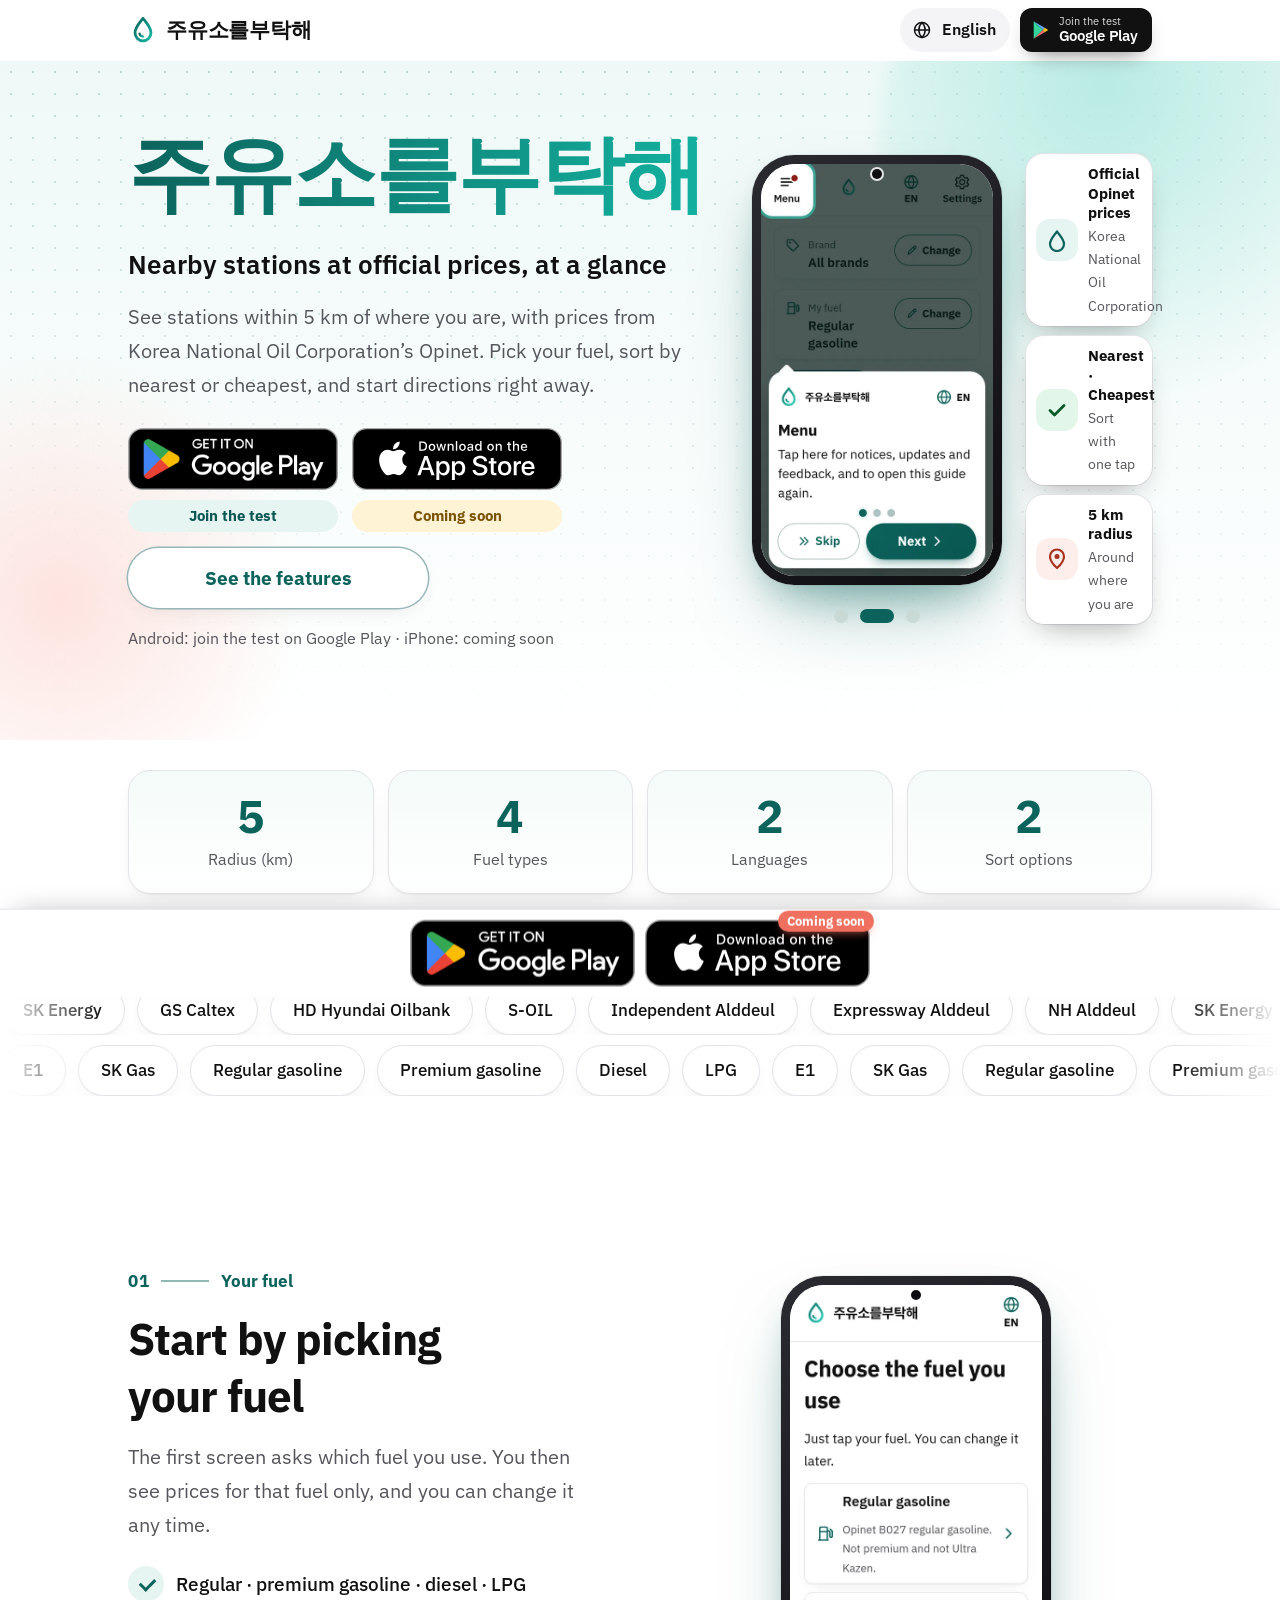
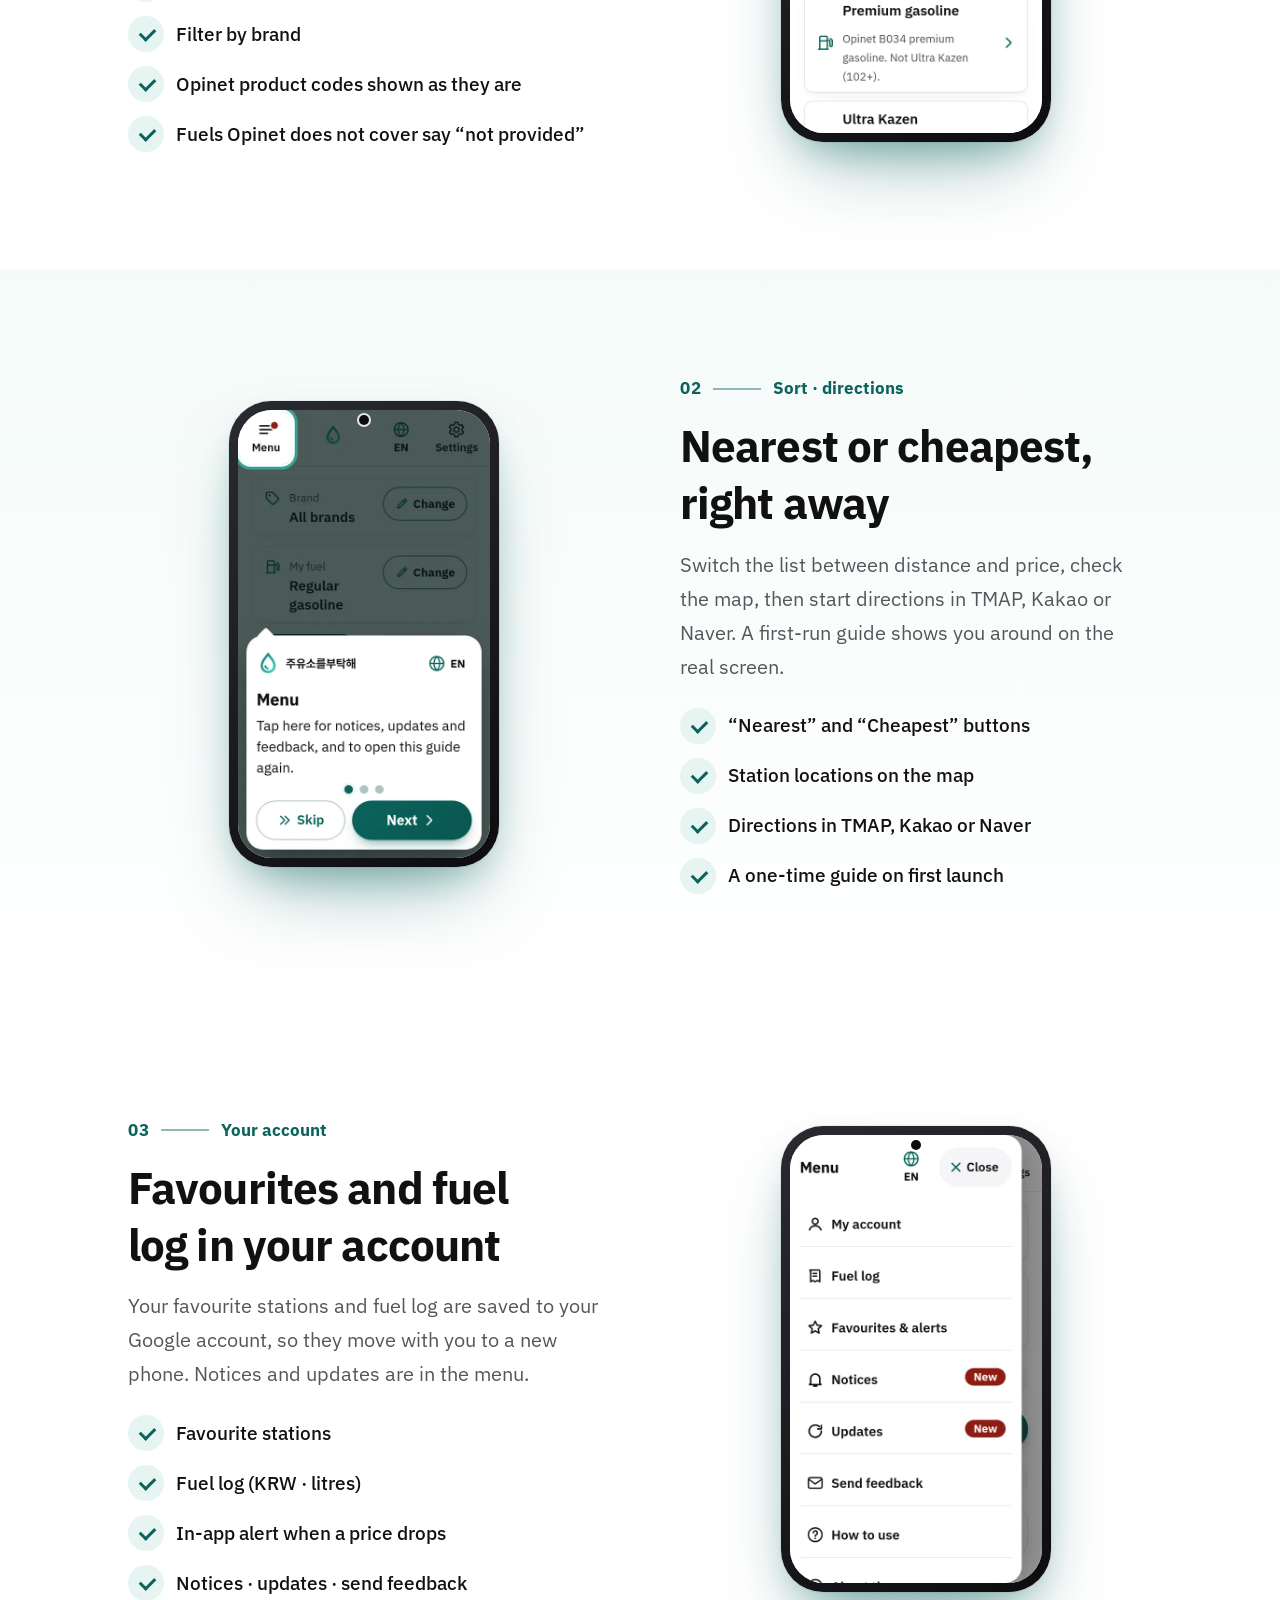
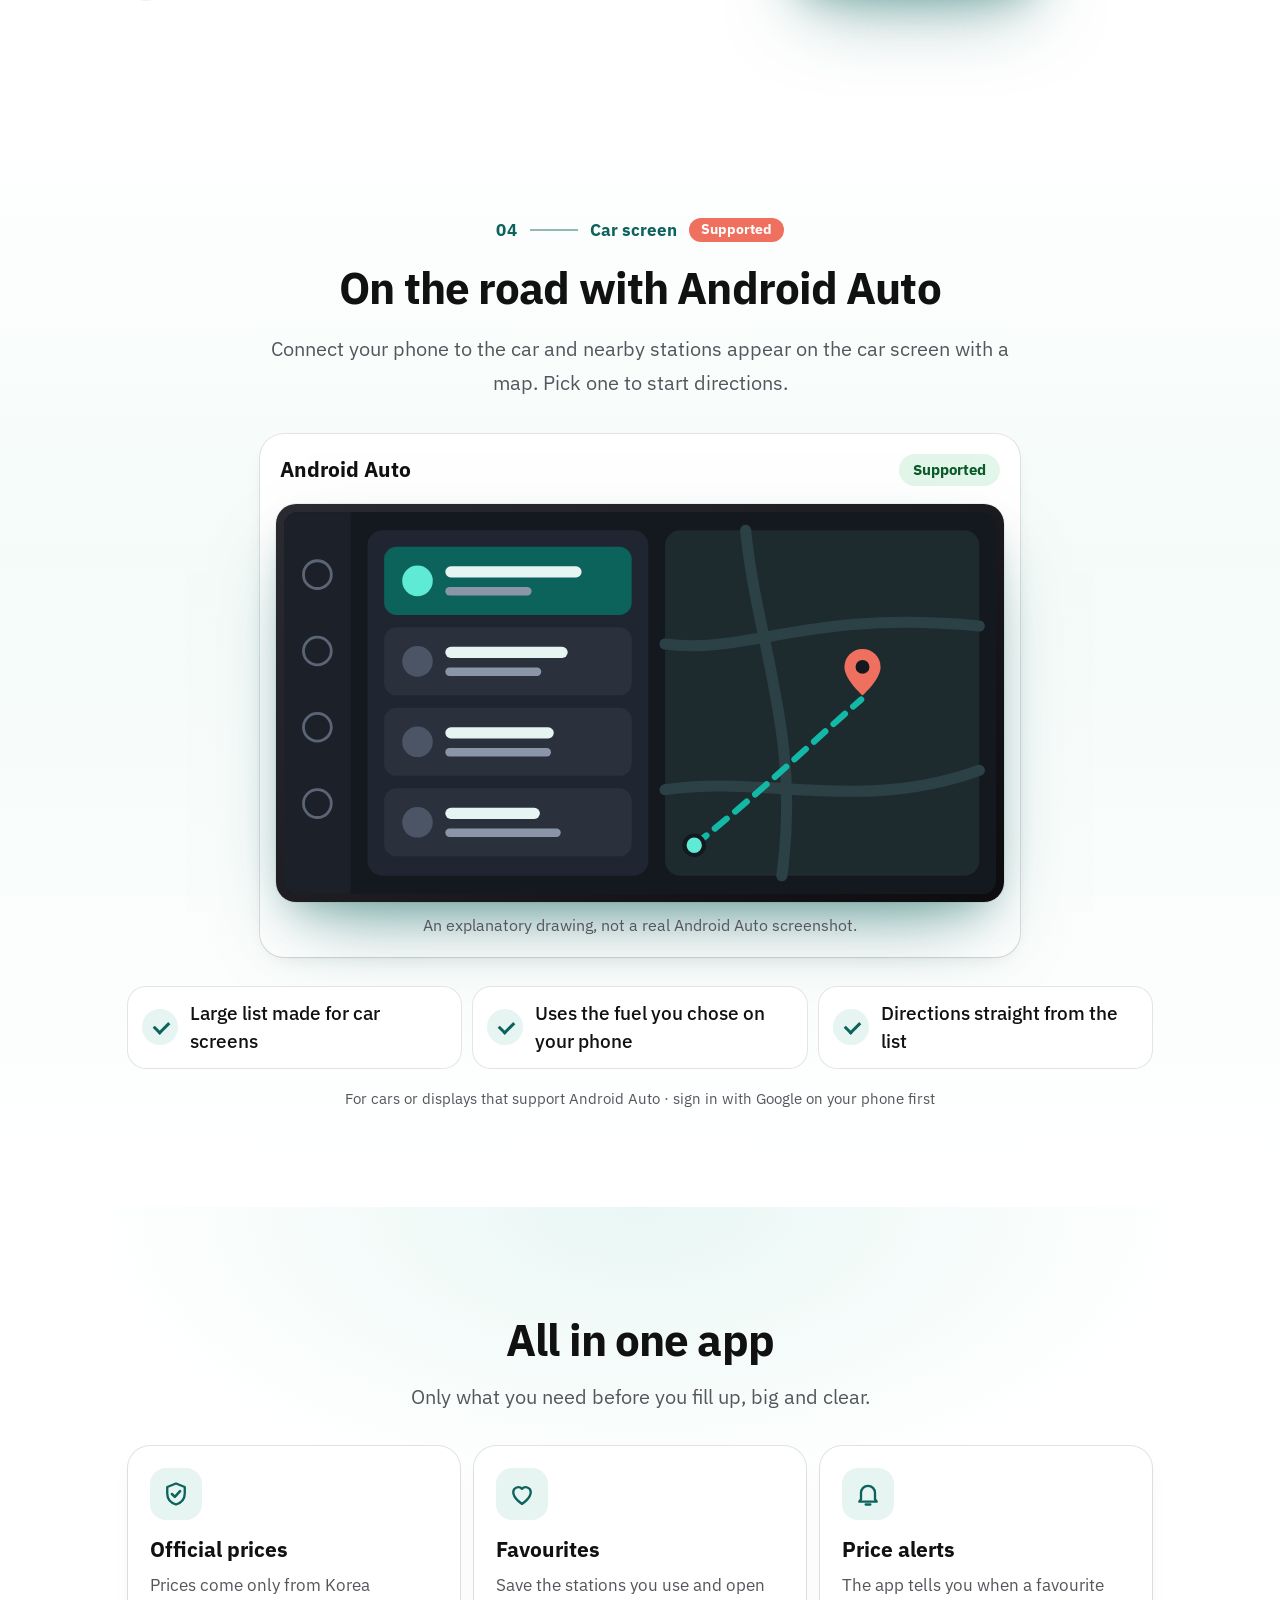
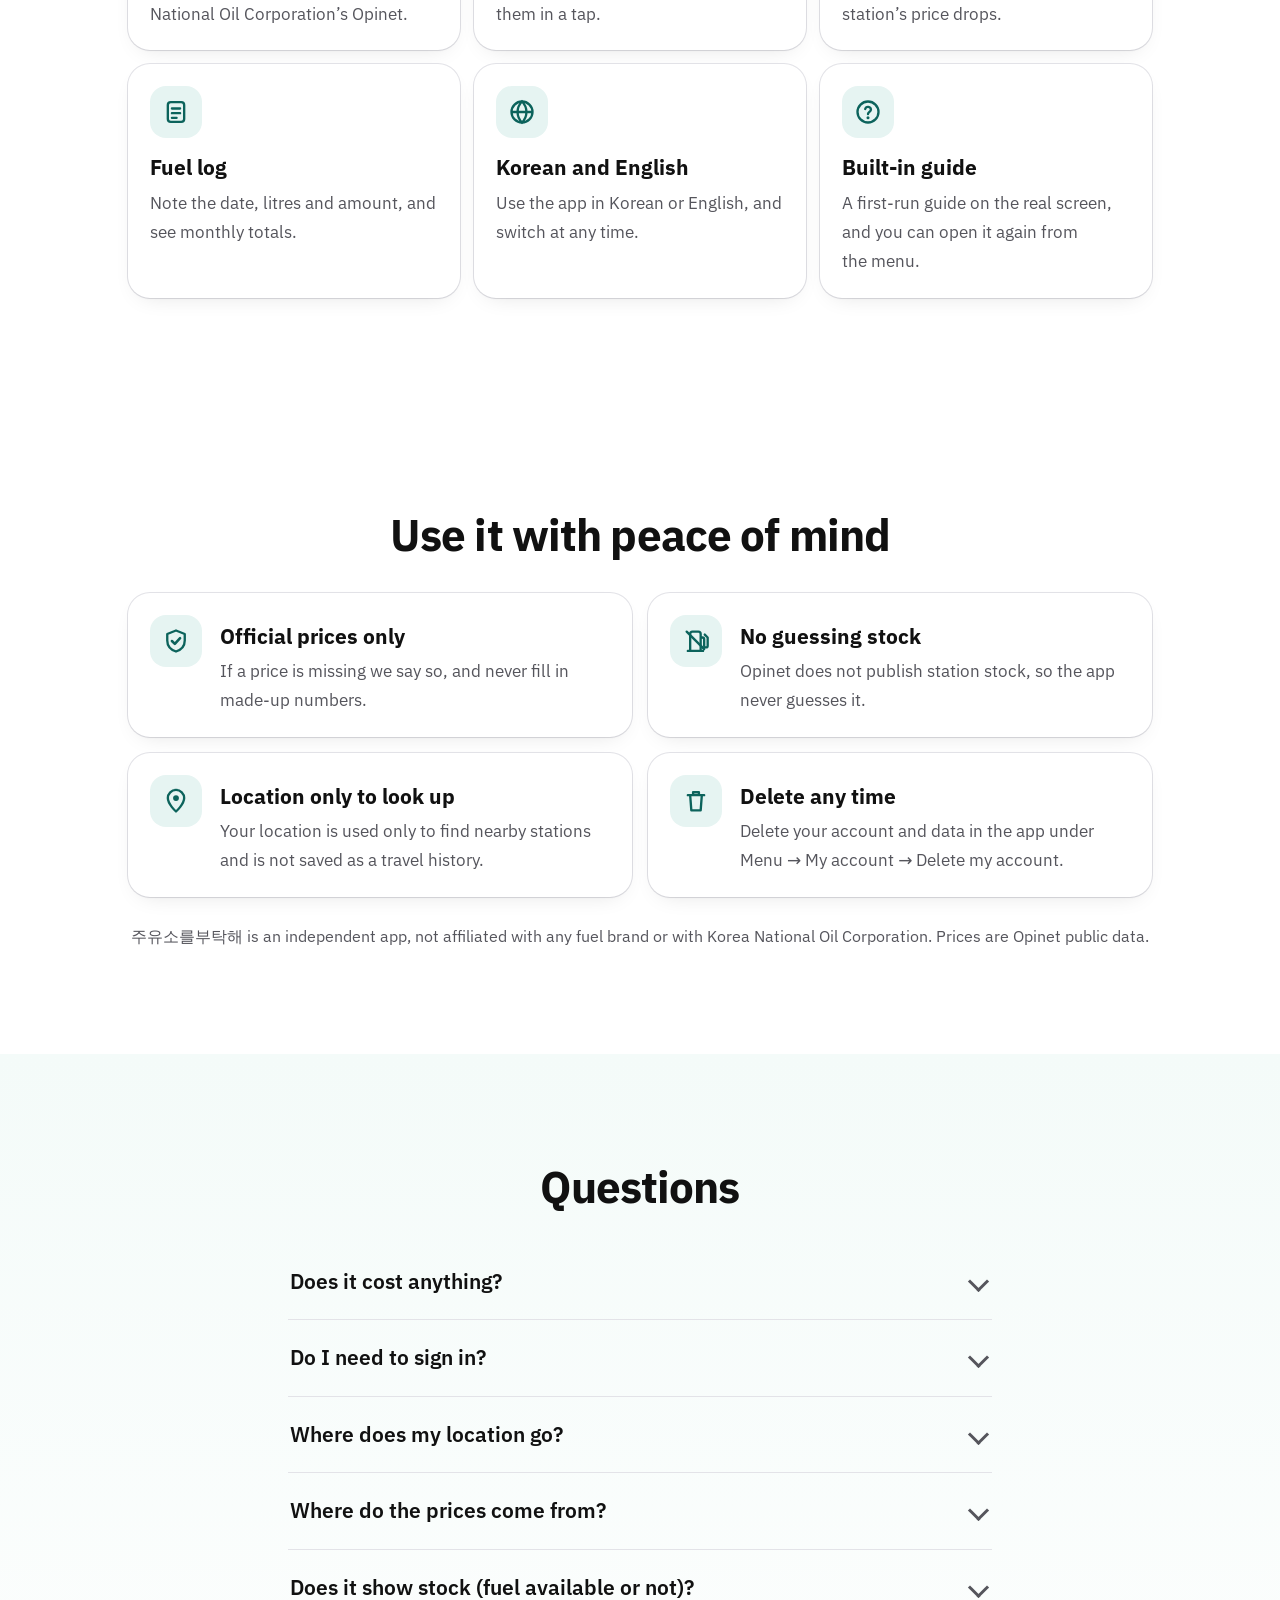
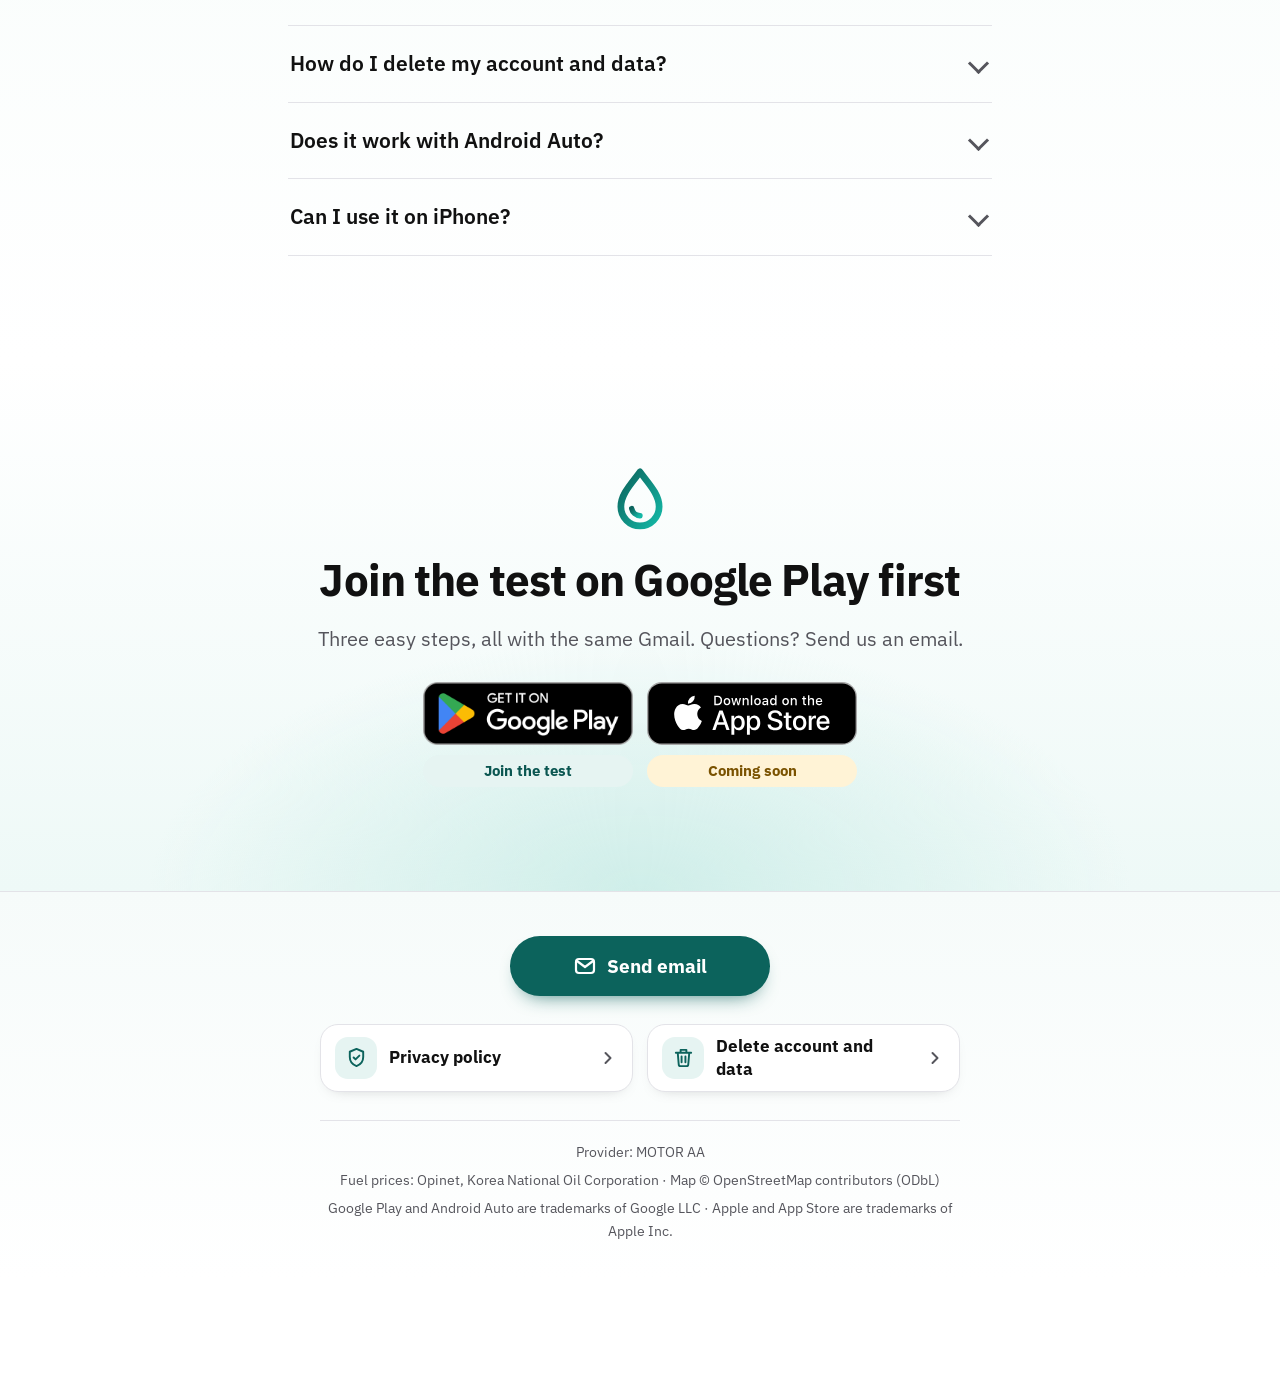
==== commit f427feed: "Store status chips: same size in each pair (fill the badge column, one line) (owner instruction)" ====
--- a/docs/index.html
+++ b/docs/index.html
@@ -18,7 +18,7 @@
 <script>/* decide the language first (no flash): ?lang= (ko|en; any other value, e.g. an old th/zh/hi link, gives English) > saved choice > phone language if Korean (or English) > English. Korean is baked into this file as the no-JS fallback; any other result keeps the page hidden (html.pl) until the script has swapped the text. */
 (function(){var L=["ko","en"],l='en';try{var m=/[?&]lang=(\w\w)/.exec(location.search),s=localStorage.getItem('fkr.site.lang'),a=navigator.languages&&navigator.languages.length?navigator.languages:[navigator.language],p='';if(m)l=L.indexOf(m[1])>-1?m[1]:'en';else if(L.indexOf(s)>-1)l=s;else for(var i=0;i<a.length;i++){p=String(a[i]||'').toLowerCase().split(/[-_]/)[0];if(L.indexOf(p)>-1){l=p;break}}}catch(e){}window.__L=l;document.documentElement.lang=l;document.documentElement.className='js'+(l==='ko'?'':' pl')})();</script>
 <link rel="preload" href="fonts/ibm-plex-sans-latin-700-normal.woff2" as="font" type="font/woff2" crossorigin>
-<link rel="stylesheet" href="landing.css?v=74d625b2e9">
+<link rel="stylesheet" href="landing.css?v=5afdebf1fd">
 </head>
 <svg width="0" height="0" style="position:absolute" aria-hidden="true" focusable="false"><defs>
   <linearGradient id="dg" x1="0" y1="0" x2="1" y2="1"><stop offset="0" stop-color="#0c635c"/><stop offset="1" stop-color="#14b8a6"/></linearGradient>
--- a/docs/landing.css
+++ b/docs/landing.css
@@ -408,3 +408,5 @@
 /* 주유소를부탁해 (2026-11-11): this file is the nammanthuk-site landing.css as-is (owner: same theme as nammanthuk). Only addition: one Android Auto card instead of two. */
 .cars.one { max-width:760px; margin-left:auto; margin-right:auto; }
 @media (min-width:860px) { .cars.one { grid-template-columns:1fr; } }
+/* store status chips: both chips in a pair fill their badge column, one line, same size (owner 2026-11-11) */
+.store-cap { align-self:stretch; width:auto; max-width:none; white-space:nowrap; padding:2px 6px; }
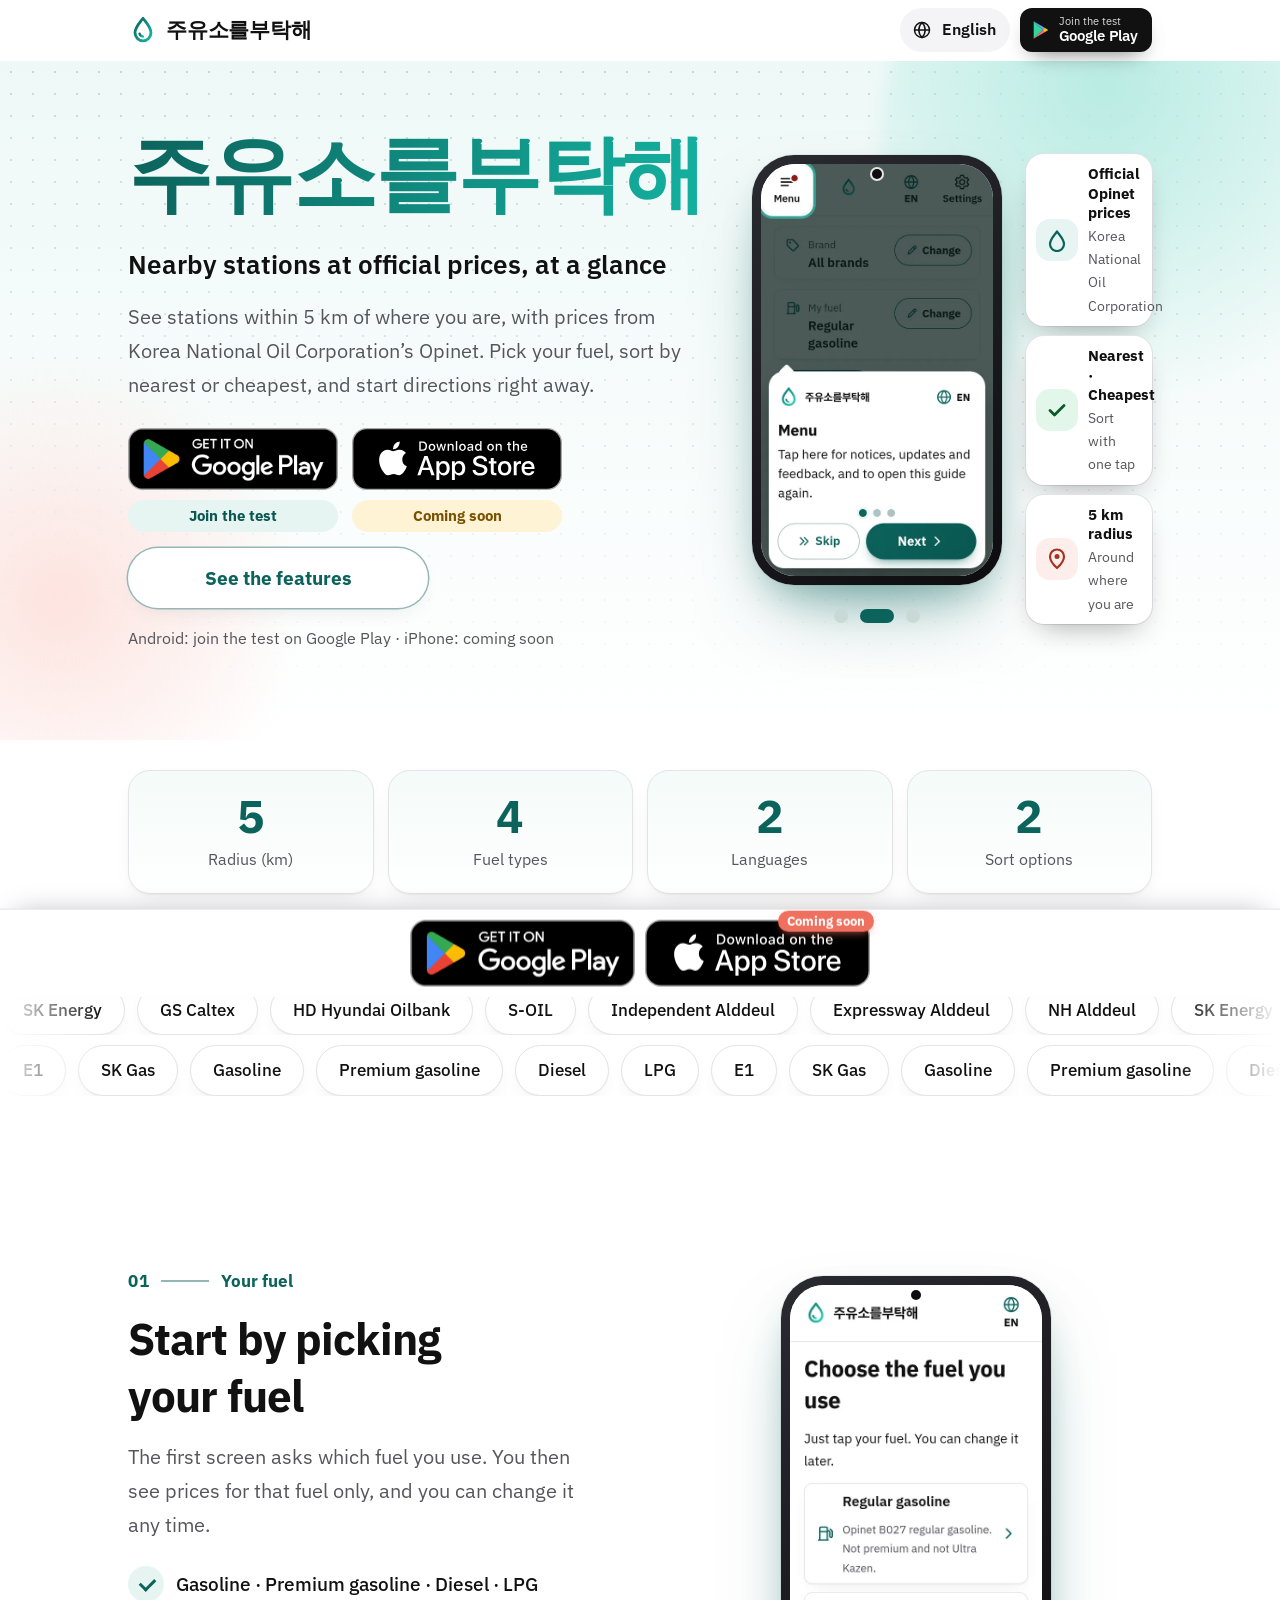
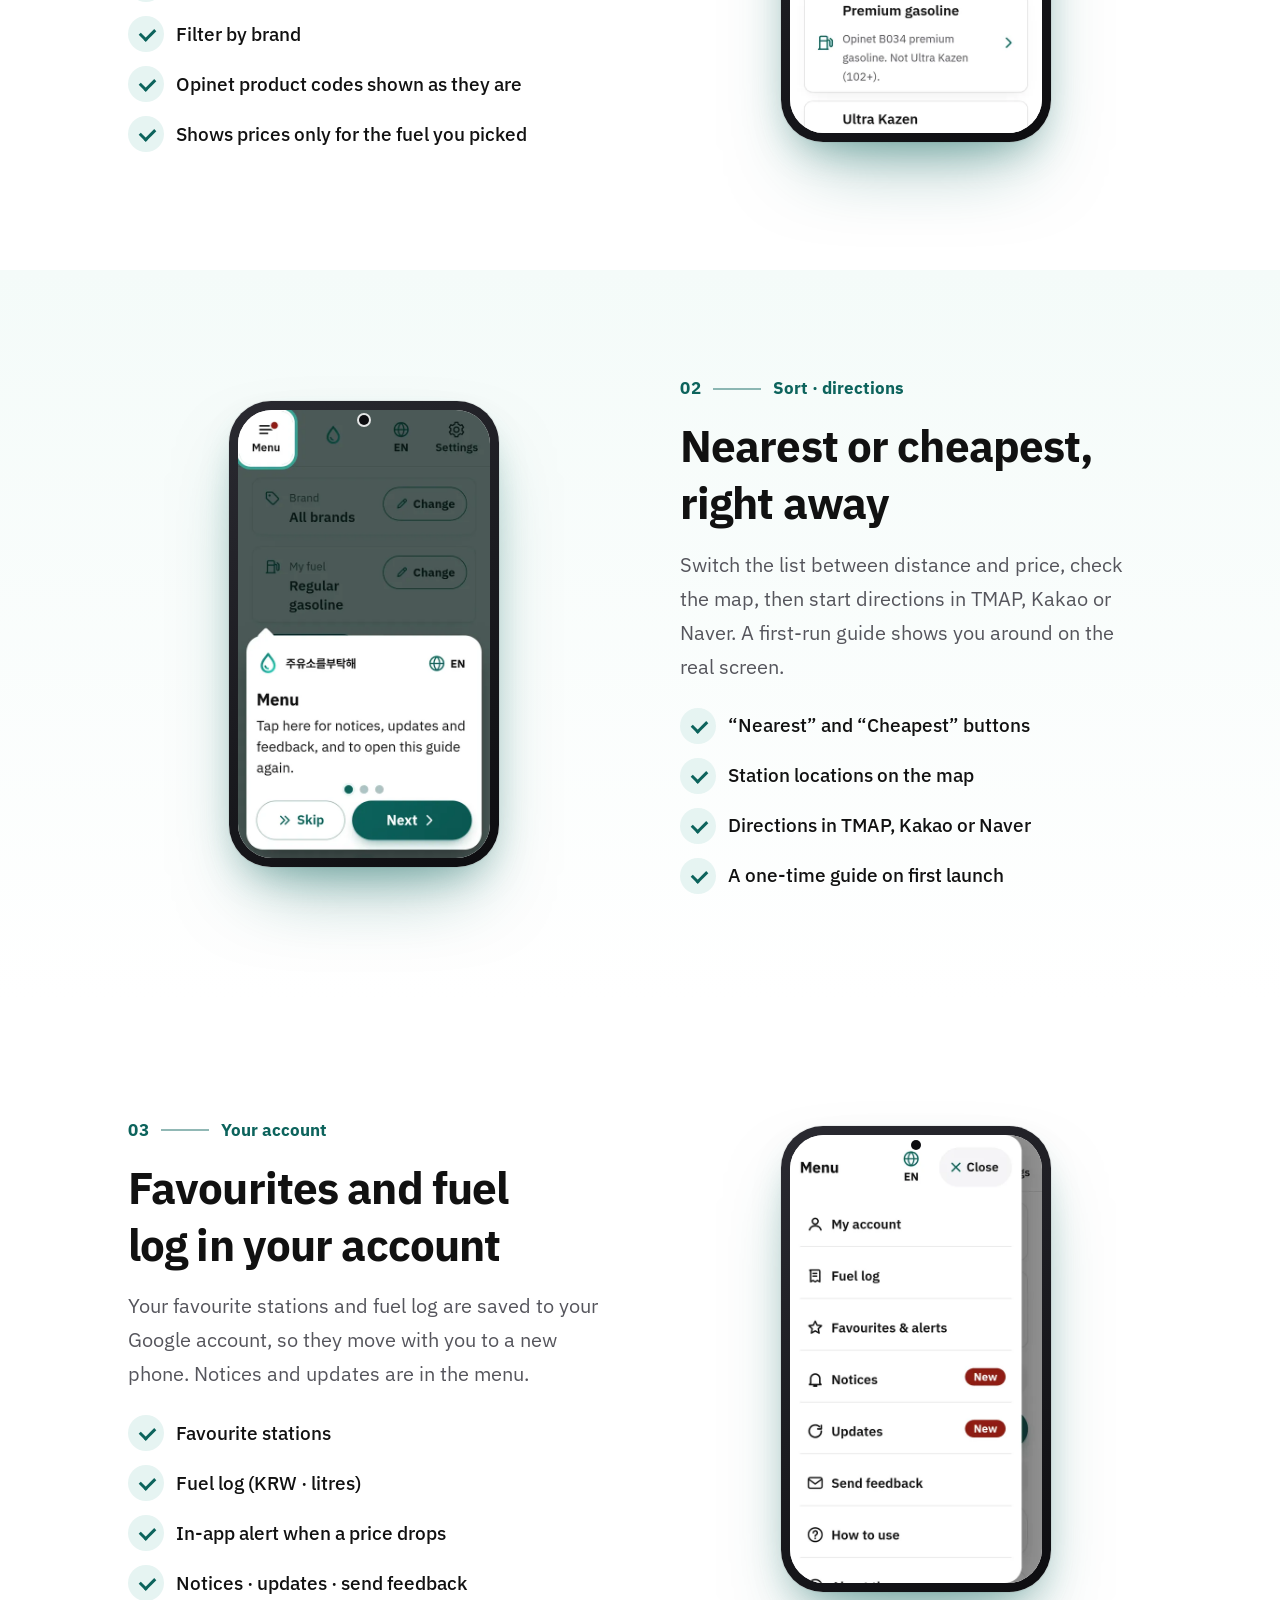
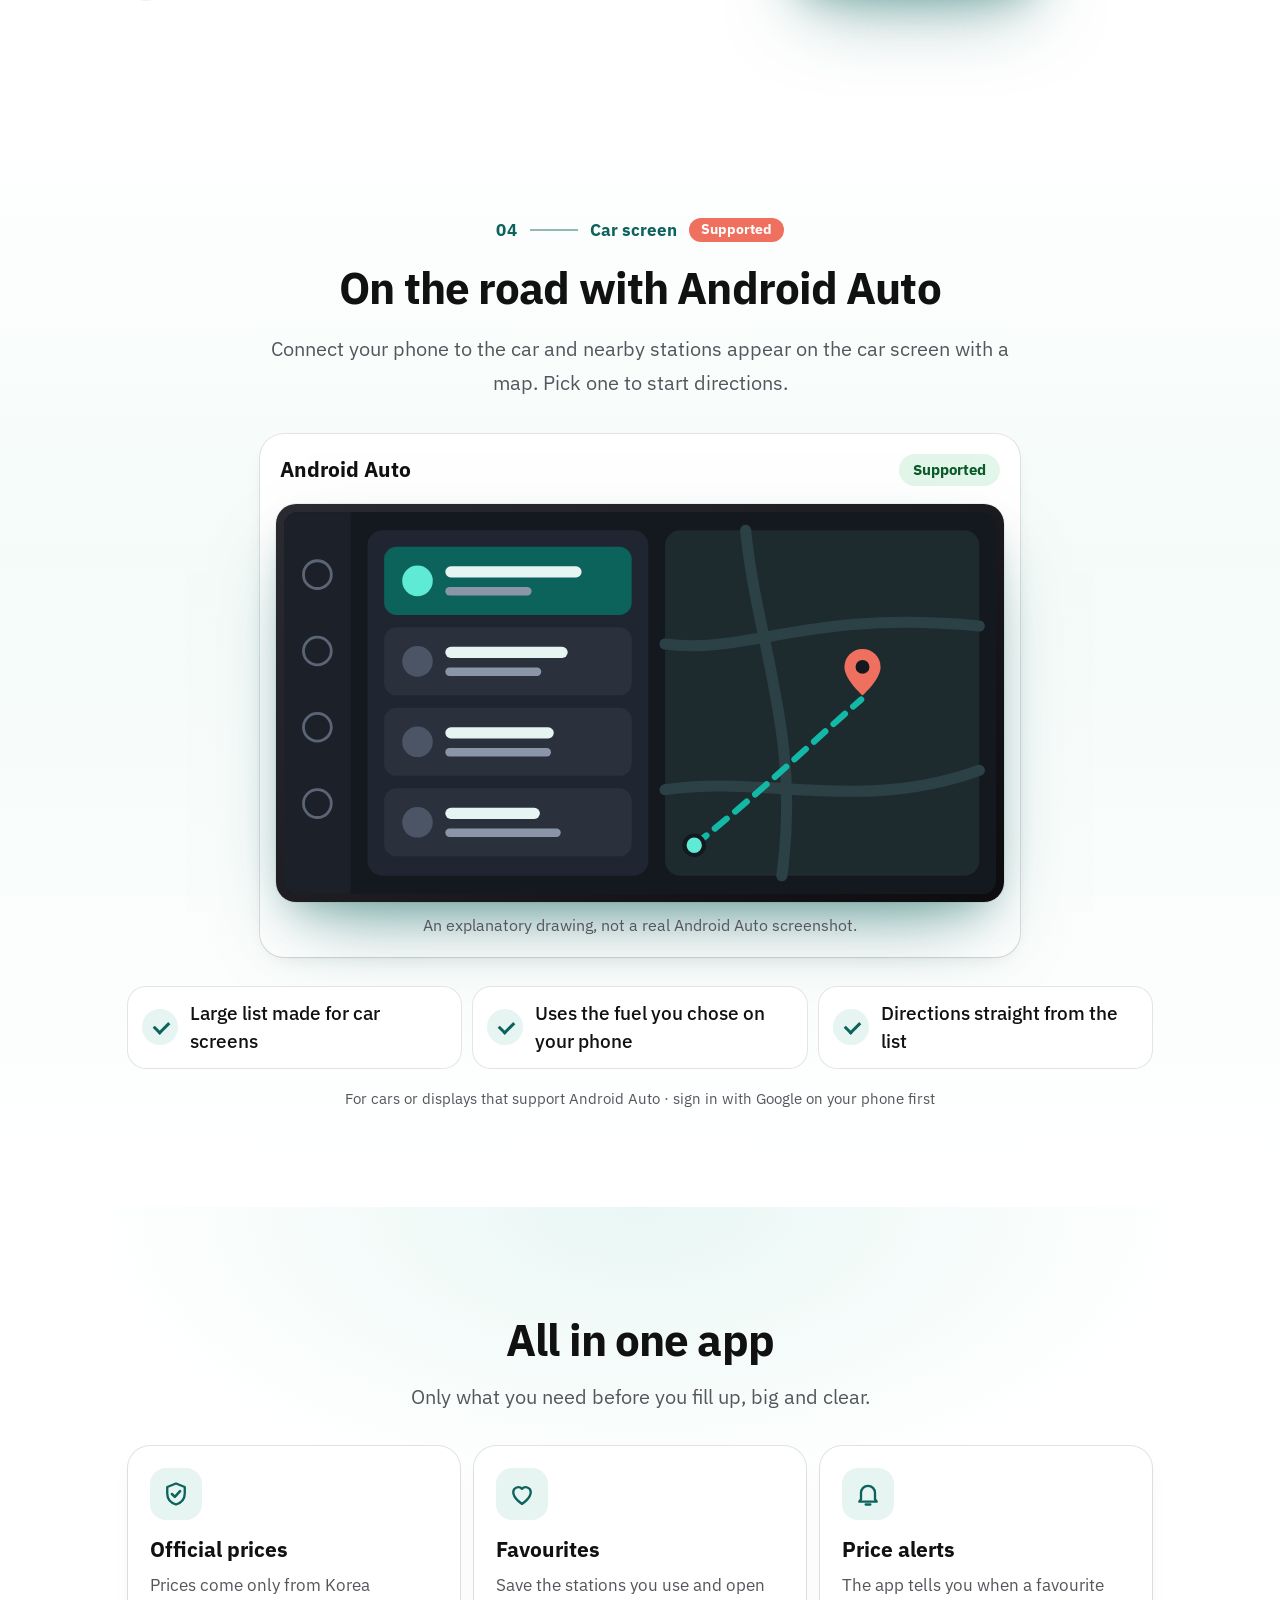
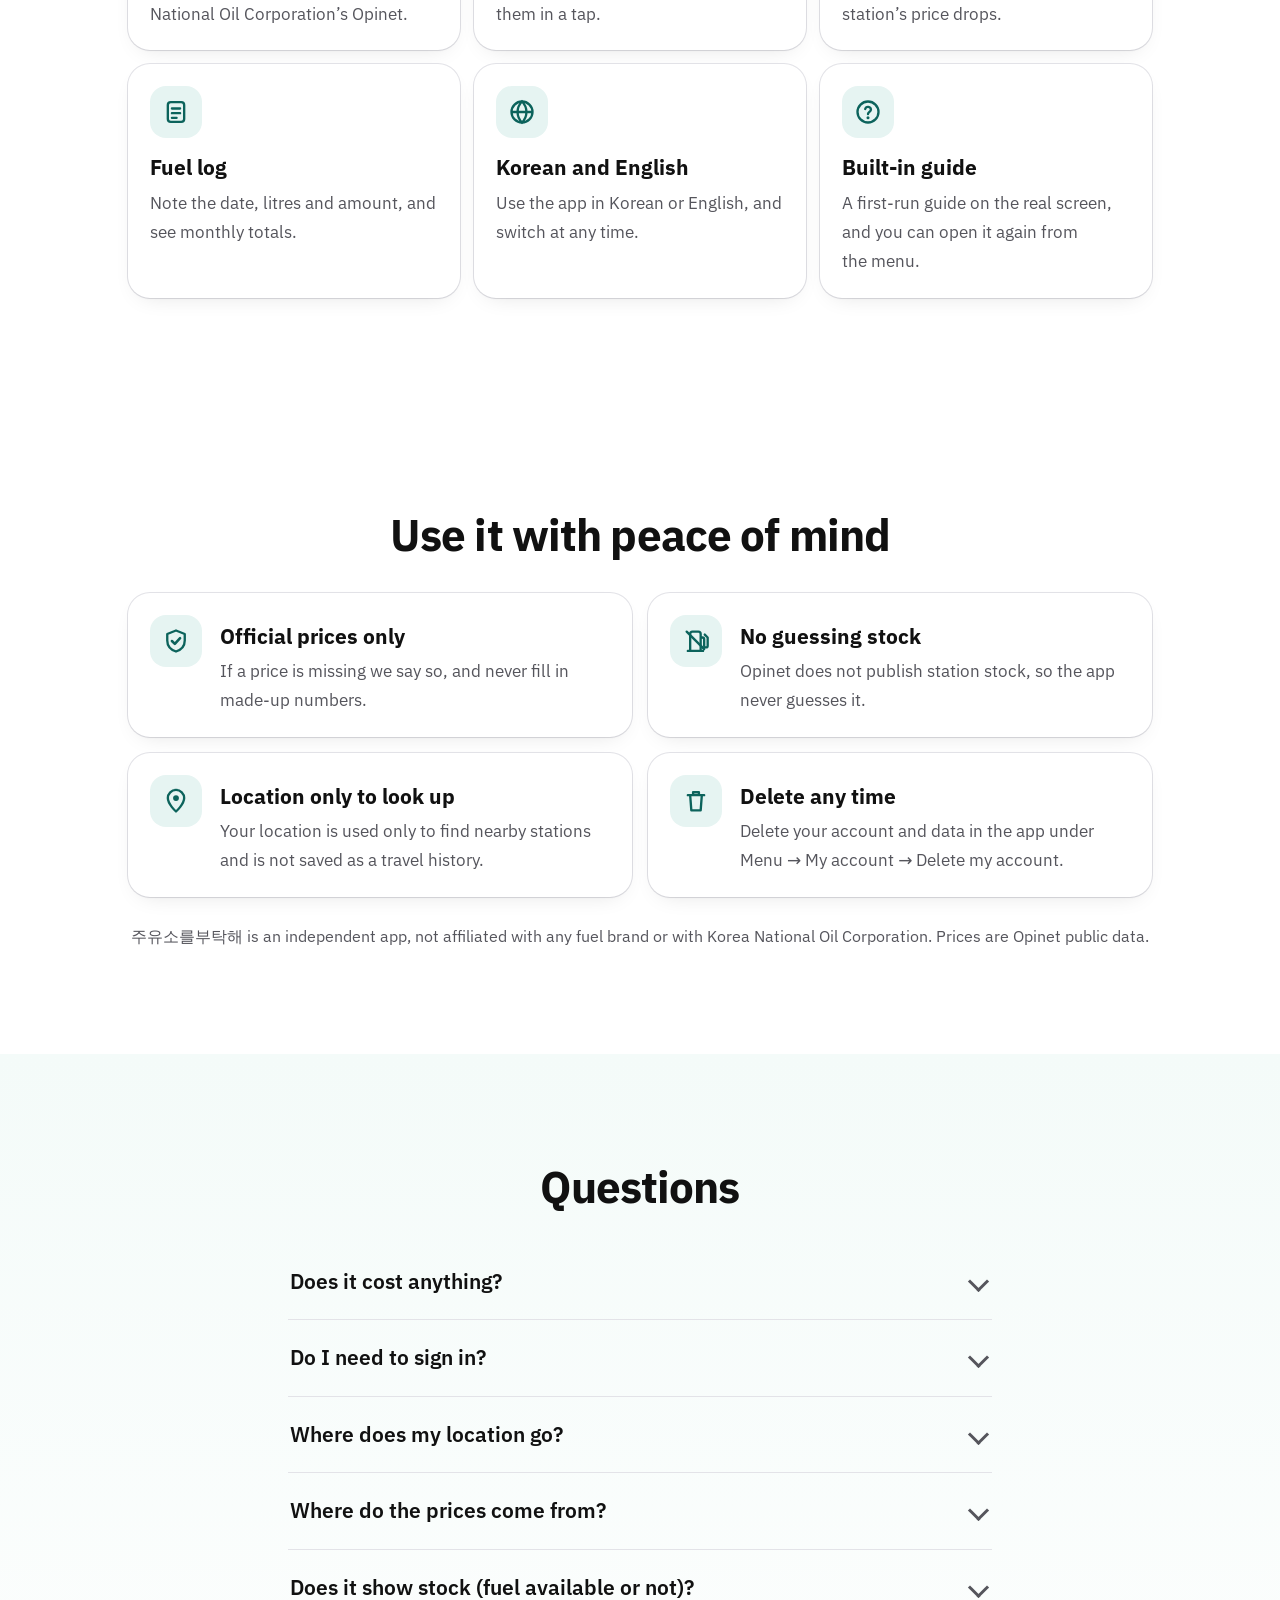
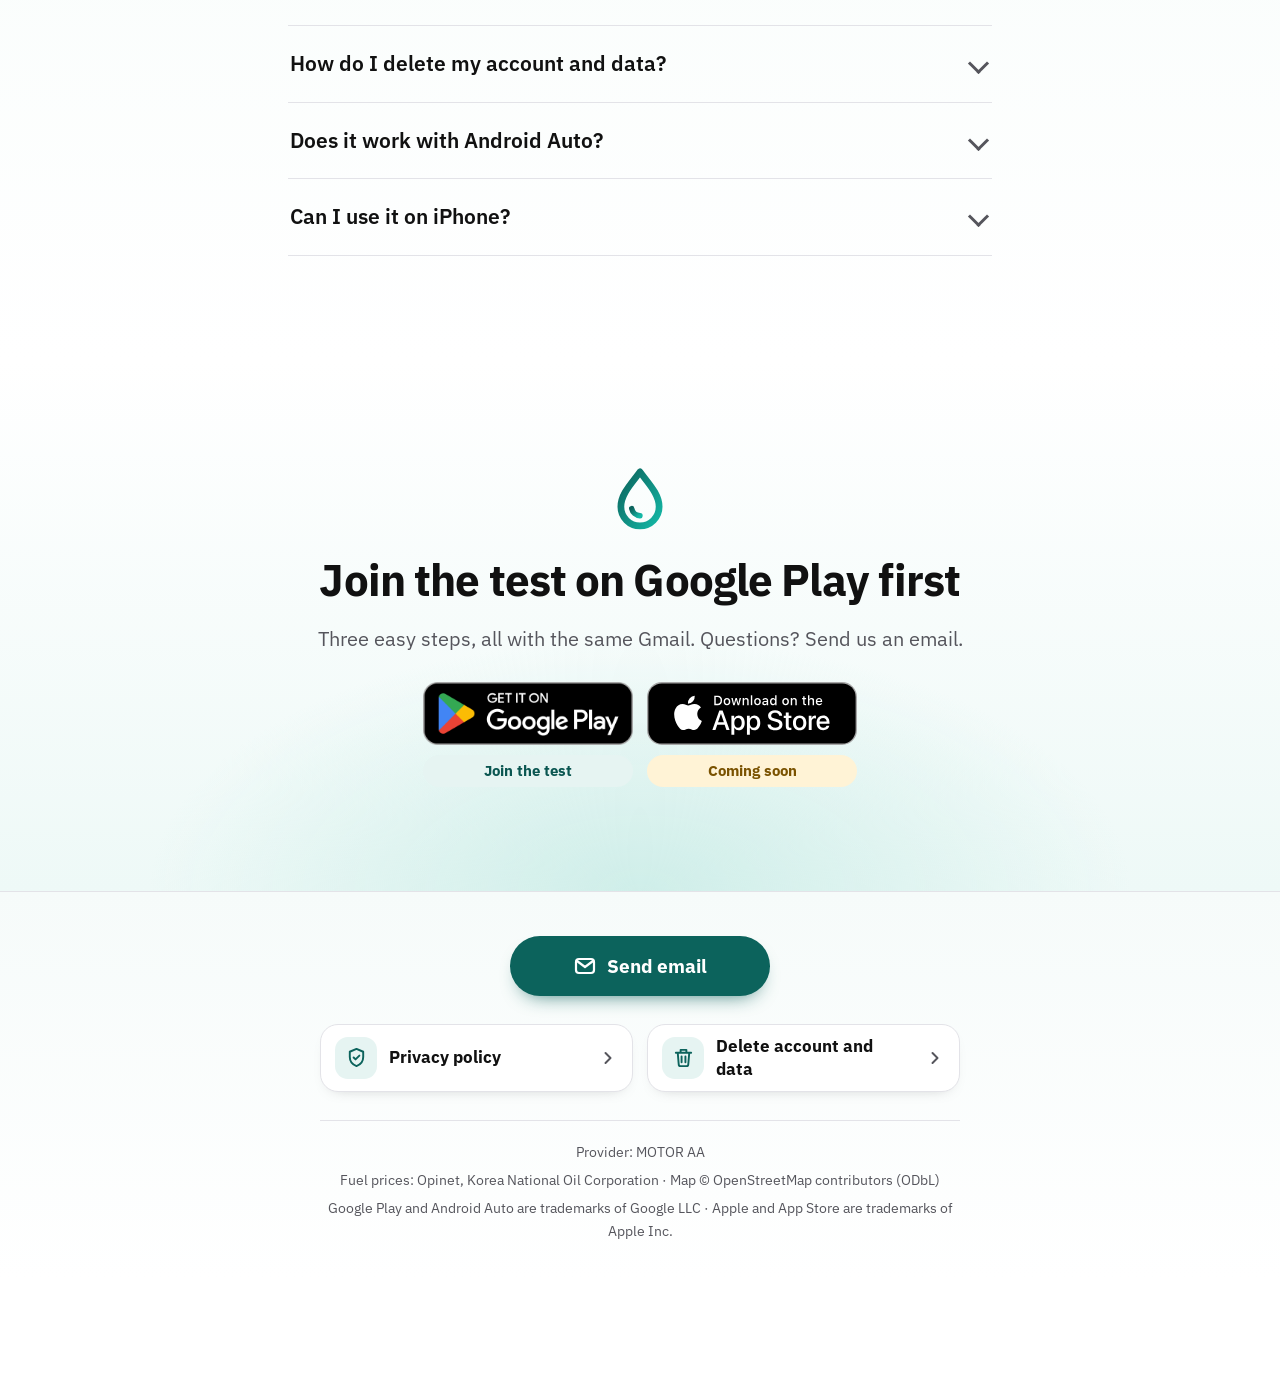
==== commit 060c97ee: "Fuel types: 휘발유, 고급휘발유, 경유, LPG (owner instruction)" ====
--- a/docs/index.html
+++ b/docs/index.html
@@ -86,8 +86,8 @@
 <section class="mq" aria-labelledby="mqH">
   <p class="mq-h rv" id="mqH" data-t="mqH">브랜드별로, 내가 넣는 연료로</p>
   <div class="mq-row" aria-hidden="true"><div class="mq-track" id="mq1"><span class="mq-chip">SK에너지</span><span class="mq-chip">GS칼텍스</span><span class="mq-chip">HD현대오일뱅크</span><span class="mq-chip">S-OIL</span><span class="mq-chip">자영알뜰</span><span class="mq-chip">고속도로알뜰</span><span class="mq-chip">농협알뜰</span><span class="mq-chip">SK에너지</span><span class="mq-chip">GS칼텍스</span><span class="mq-chip">HD현대오일뱅크</span><span class="mq-chip">S-OIL</span><span class="mq-chip">자영알뜰</span><span class="mq-chip">고속도로알뜰</span><span class="mq-chip">농협알뜰</span></div></div>
-  <div class="mq-row rev" aria-hidden="true"><div class="mq-track" id="mq2"><span class="mq-chip">E1</span><span class="mq-chip">SK가스</span><span class="mq-chip">보통휘발유</span><span class="mq-chip">고급휘발유</span><span class="mq-chip">경유</span><span class="mq-chip">LPG</span><span class="mq-chip">E1</span><span class="mq-chip">SK가스</span><span class="mq-chip">보통휘발유</span><span class="mq-chip">고급휘발유</span><span class="mq-chip">경유</span><span class="mq-chip">LPG</span></div></div>
-  <ul class="sr" id="mqList"><li>SK에너지</li><li>GS칼텍스</li><li>HD현대오일뱅크</li><li>S-OIL</li><li>자영알뜰</li><li>고속도로알뜰</li><li>농협알뜰</li><li>E1</li><li>SK가스</li><li>보통휘발유</li><li>고급휘발유</li><li>경유</li><li>LPG</li></ul>
+  <div class="mq-row rev" aria-hidden="true"><div class="mq-track" id="mq2"><span class="mq-chip">E1</span><span class="mq-chip">SK가스</span><span class="mq-chip">휘발유</span><span class="mq-chip">고급휘발유</span><span class="mq-chip">경유</span><span class="mq-chip">LPG</span><span class="mq-chip">E1</span><span class="mq-chip">SK가스</span><span class="mq-chip">휘발유</span><span class="mq-chip">고급휘발유</span><span class="mq-chip">경유</span><span class="mq-chip">LPG</span></div></div>
+  <ul class="sr" id="mqList"><li>SK에너지</li><li>GS칼텍스</li><li>HD현대오일뱅크</li><li>S-OIL</li><li>자영알뜰</li><li>고속도로알뜰</li><li>농협알뜰</li><li>E1</li><li>SK가스</li><li>휘발유</li><li>고급휘발유</li><li>경유</li><li>LPG</li></ul>
 </section>
 
 <section class="feat" id="s1">
@@ -96,7 +96,7 @@
       <p class="sec-l rv"><span class="n">01</span><i></i><span data-t="s1l">내 연료</span></p>
       <h2 class="rv" style="--d:.05s" data-t="s1h">내가 넣는 연료부터 고르세요</h2>
       <p class="desc rv" style="--d:.1s" data-t="s1p">처음 켜면 연료를 고르는 화면이 나와요. 고른 연료의 가격만 보여 주고, 나중에 언제든 바꿀 수 있어요.</p>
-      <ul class="check rv" style="--d:.15s"><li data-t="s1b1">보통휘발유 · 고급휘발유 · 경유 · LPG</li><li data-t="s1b2">브랜드별로 골라 보기</li><li data-t="s1b3">오피넷 제품 코드 그대로 표시</li><li data-t="s1b4">오피넷에 없는 연료는 “정보 미제공”으로 알려 줌</li></ul>
+      <ul class="check rv" style="--d:.15s"><li data-t="s1b1">휘발유 · 고급휘발유 · 경유 · LPG</li><li data-t="s1b2">브랜드별로 골라 보기</li><li data-t="s1b3">오피넷 제품 코드 그대로 표시</li><li data-t="s1b4">선택한 연료 가격만 보여 줌</li></ul>
     </div>
     <div class="feat-vis rv z" style="--d:.1s"><div class="phone-wrap sm"><div class="float-a slow"><div class="phone"><div class="phone-screen"><img data-shot="fuel" src="img/ko-fuel.webp" data-alt="altFuel" width="540" height="960" loading="lazy" decoding="async" alt="연료 선택 화면"></div></div></div></div></div>
   </div>
@@ -227,7 +227,7 @@
   <span class="dlb dlb-off" role="img"  data-alt-label="asAria" aria-label="App Store — 곧 출시 (아직 이용할 수 없음)"><img src="img/badges/as-ko.svg" data-badge="as" alt="" width="565" height="168" decoding="async"><em class="dlb-tag" data-t="asCap">곧 출시</em></span>
 </div></div>
 <button type="button" class="totop" id="totop" hidden  data-alt-label="totop" aria-label="맨 위로"><svg viewBox="0 0 24 24" aria-hidden="true"><path d="M6 14l6-6 6 6" fill="none" stroke="currentColor" stroke-width="2.400" stroke-linecap="round" stroke-linejoin="round"/></svg></button>
-<script src="strings.js?v=7cd5f8a48e"></script>
+<script src="strings.js?v=b7def1875d"></script>
 <script src="landing.js?v=5cc2195e1b"></script>
 </body>
 </html>
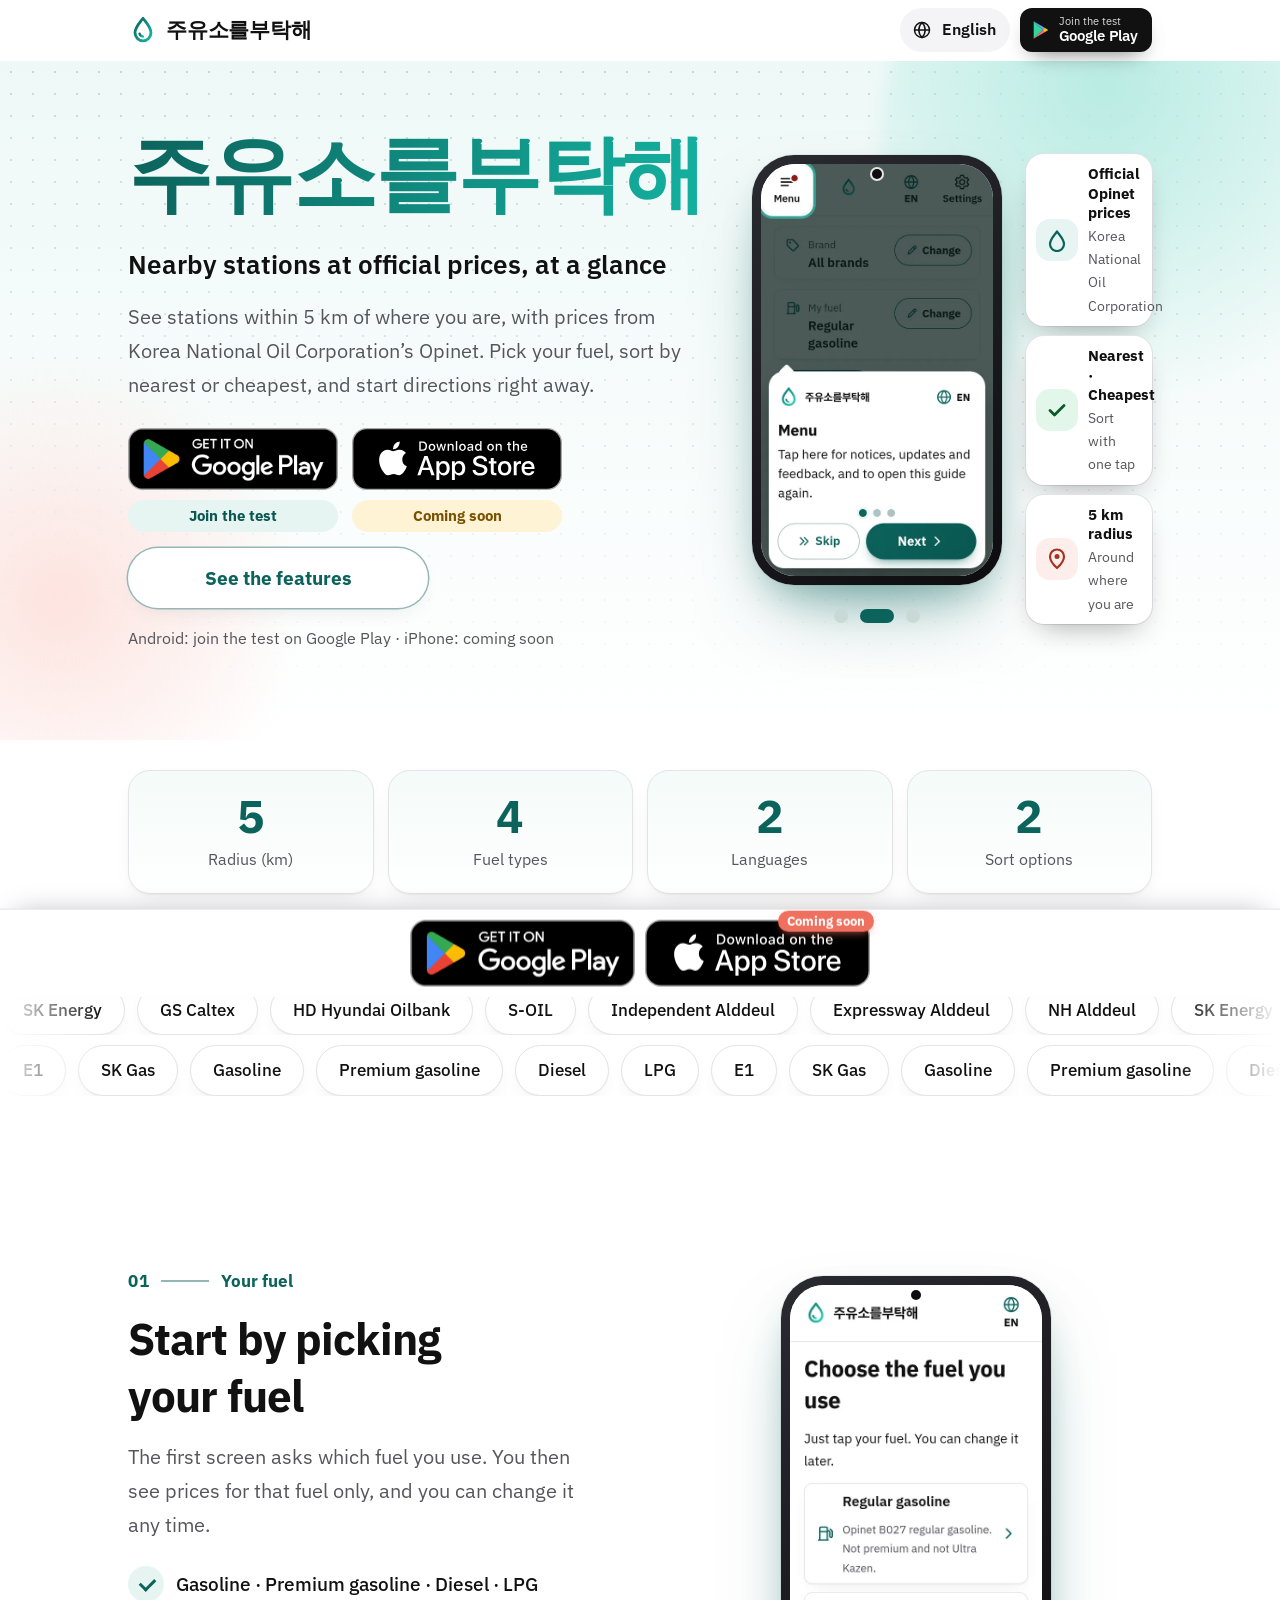
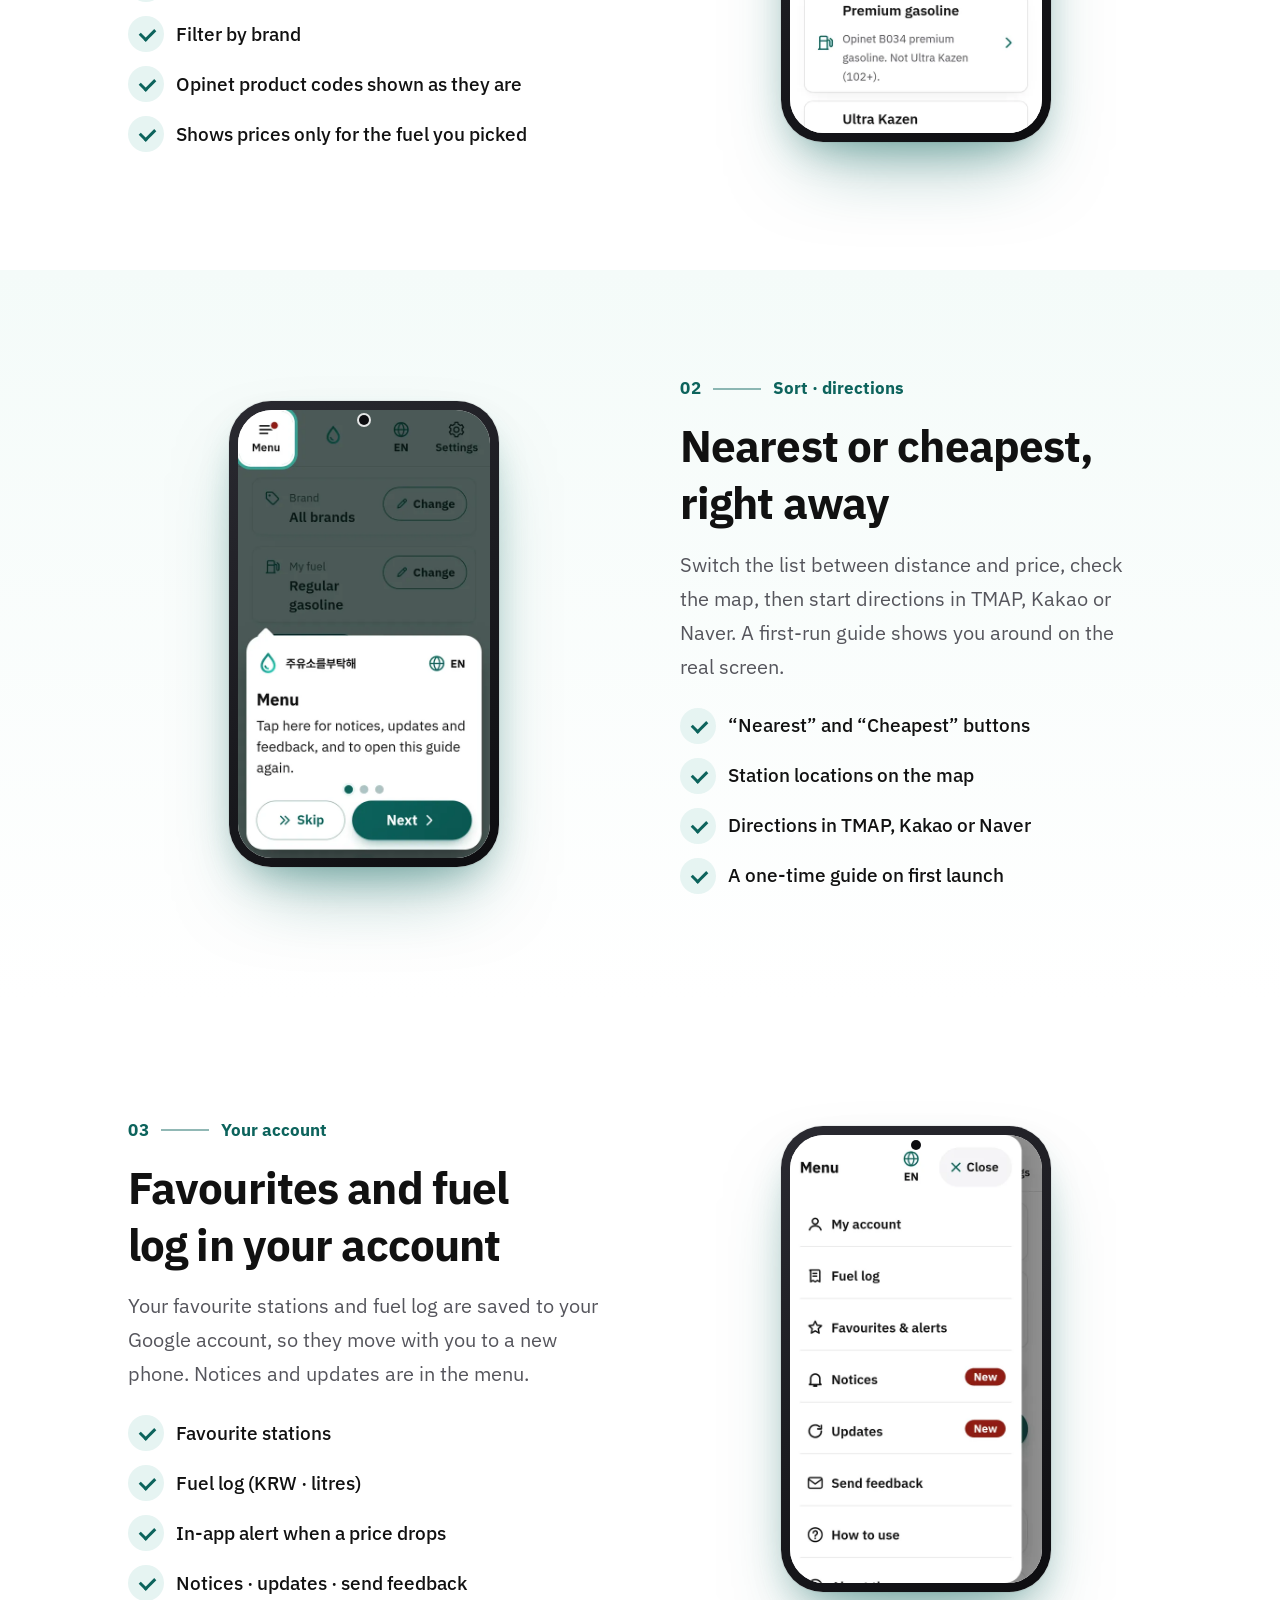
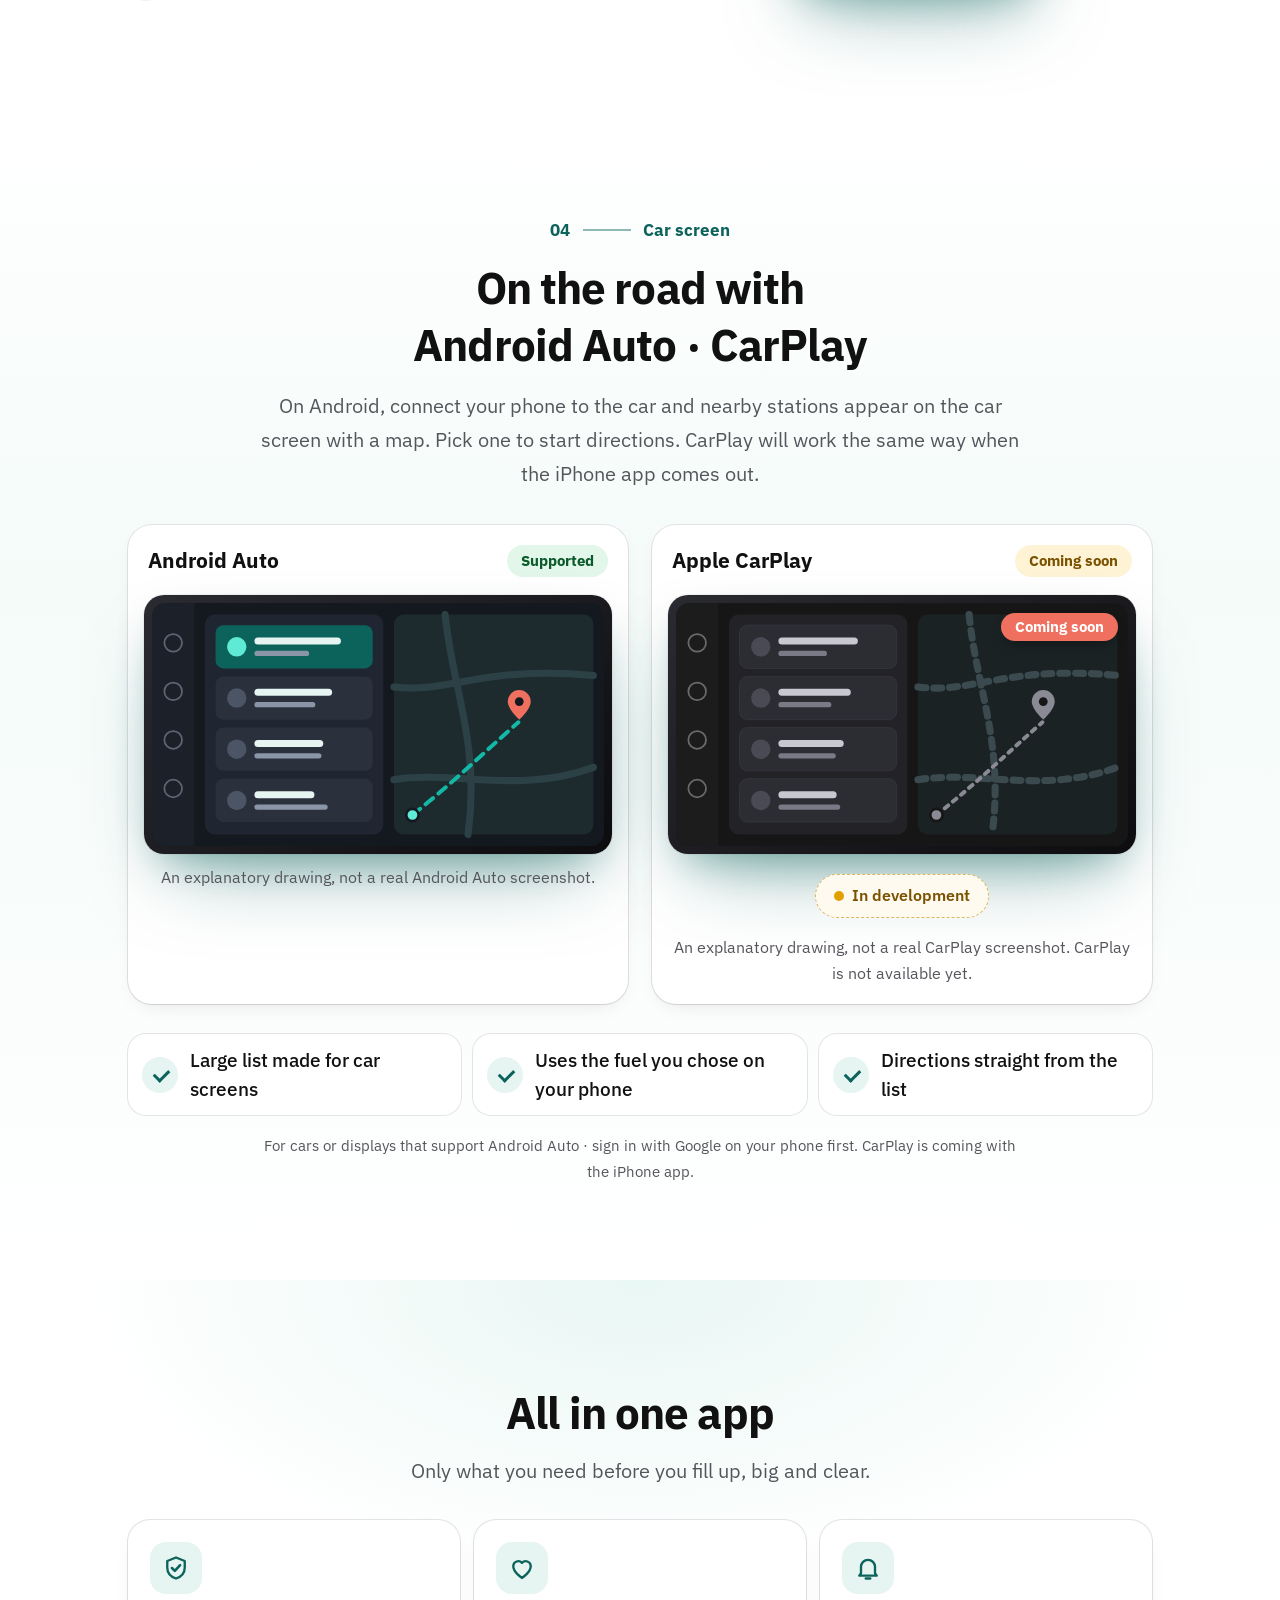
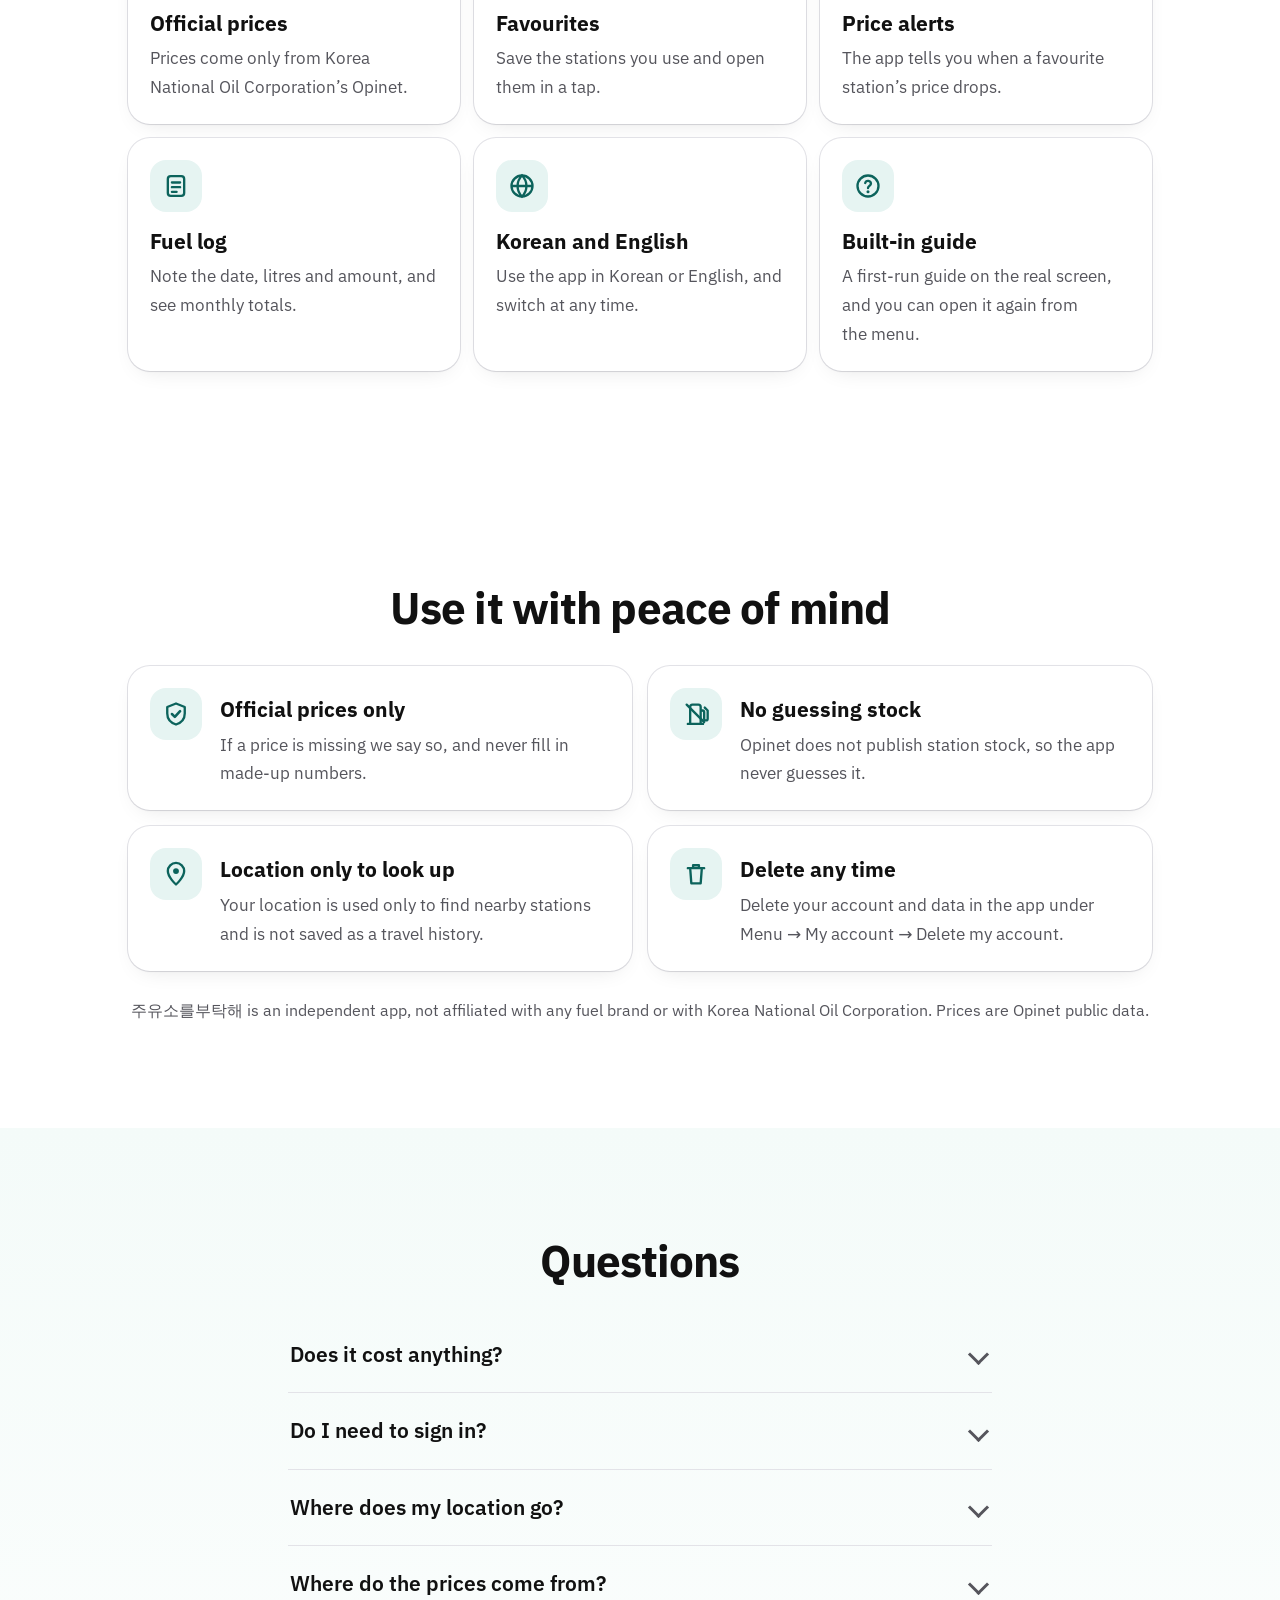
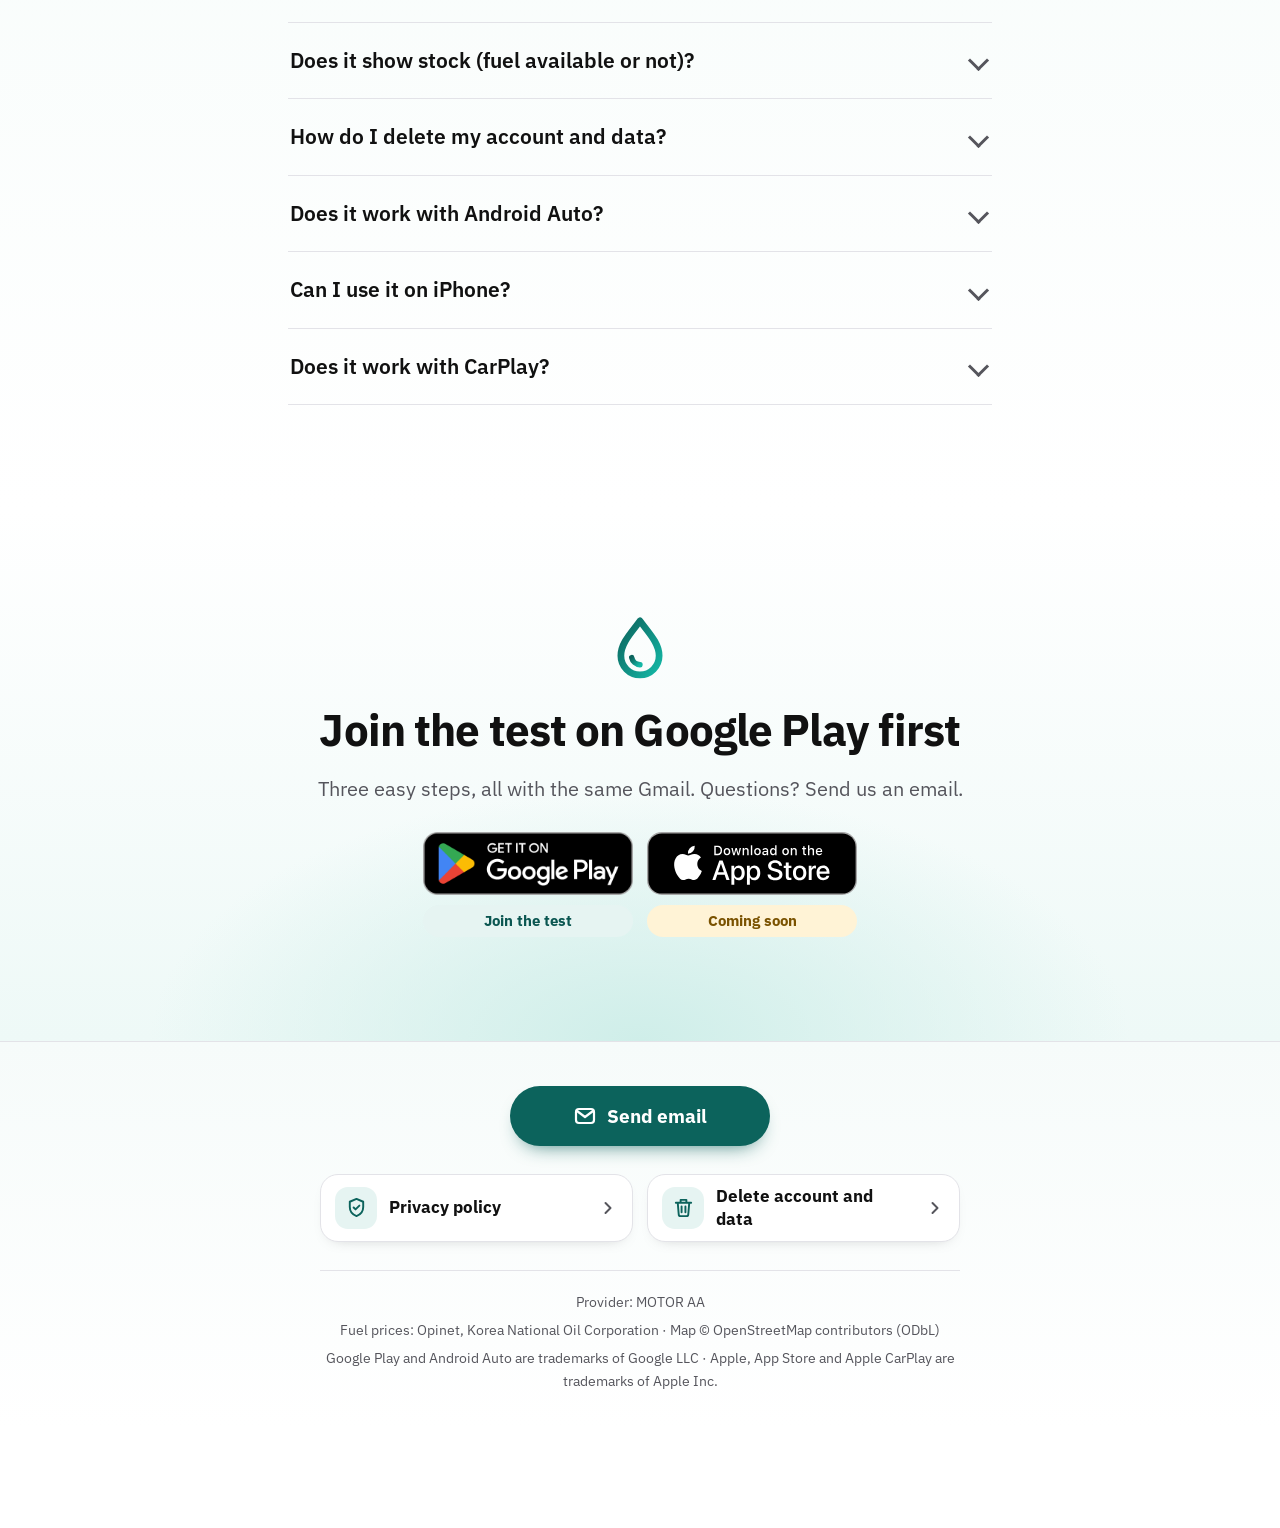
==== commit 4558a51c: "Add CarPlay as coming soon next to Android Auto (owner instruction)" ====
--- a/docs/index.html
+++ b/docs/index.html
@@ -131,11 +131,11 @@
 <section class="feat auto" id="auto">
   <div class="wrap">
     <div class="auto-head">
-      <p class="sec-l rv"><span class="n">04</span><i></i><span data-t="carL">차 화면</span><em class="new" data-t="s4new">지원</em></p>
-      <h2 class="rv" style="--d:.05s" data-t="s4h">운전 중에는 Android Auto로</h2>
-      <p class="desc rv" style="--d:.1s" data-t="s4p">휴대폰을 차에 연결하면 차 화면에 가까운 주유소 목록과 지도가 떠요. 고르면 바로 길 안내로 이어져요.</p>
-    </div>
-    <div class="cars one stg">
+      <p class="sec-l rv"><span class="n">04</span><i></i><span data-t="carL">차 화면</span></p>
+      <h2 class="rv" style="--d:.05s" data-t="s4h">운전 중에는 Android Auto · CarPlay로</h2>
+      <p class="desc rv" style="--d:.1s" data-t="s4p">Android에서는 휴대폰을 차에 연결하면 차 화면에 가까운 주유소 목록과 지도가 떠요. 고르면 바로 길 안내로 이어져요. iPhone 앱이 나오면 CarPlay도 같은 방식으로 지원할 예정이에요.</p>
+    </div>
+    <div class="cars stg">
       <article class="carcard rv">
         <header class="cc-h"><span class="cc-name">Android Auto</span><span class="cc-st ok" data-t="ccOk">지원</span></header>
         <figure class="car">
@@ -143,9 +143,17 @@
           <figcaption class="car-cap" data-t="autoCap">이해를 돕기 위한 설명용 그림이에요. 실제 Android Auto 화면 캡처가 아니에요.</figcaption>
         </figure>
       </article>
+      <article class="carcard soon rv">
+        <header class="cc-h"><span class="cc-name">Apple CarPlay</span><span class="cc-st soon" data-t="ccSoon">곧 지원</span></header>
+        <figure class="car">
+          <div class="car-frame"><div class="car-screen cp"><img class="on" src="img/auto-carplay.svg" data-alt="altCarPlay" width="1024" height="550" loading="lazy" decoding="async" alt="CarPlay 설명 그림: 왼쪽에 주유소 목록, 오른쪽에 지도. 아직 사용할 수 없어요."><span class="cp-ribbon" data-t="ccSoon">곧 지원</span></div></div>
+          <div class="cc-ctl"><span class="cc-dev"><i></i><span data-t="ccDev">준비 중</span></span></div>
+          <figcaption class="car-cap" data-t="cpCap">이해를 돕기 위한 설명용 그림이에요. 실제 CarPlay 화면이 아니며, 아직 사용할 수 없어요.</figcaption>
+        </figure>
+      </article>
     </div>
     <ul class="check auto-list rv" style="--d:.1s"><li data-t="s4b1">차 화면에 맞춘 큰 목록</li><li data-t="s4b2">휴대폰에서 고른 연료 그대로</li><li data-t="s4b3">목록에서 바로 길 안내</li></ul>
-        <p class="auto-note rv" data-t="autoNote">Android Auto를 지원하는 차량 또는 디스플레이에서 사용 · 휴대폰에서 Google 로그인 후 이용</p>
+        <p class="auto-note rv" data-t="autoNote">Android Auto를 지원하는 차량 또는 디스플레이에서 사용 · 휴대폰에서 Google 로그인 후 이용. CarPlay는 iPhone 앱 출시와 함께 지원할 예정이에요.</p>
   </div>
 </section>
 
@@ -188,6 +196,7 @@
       <details><summary data-t="q6">계정과 데이터는 어떻게 지우나요?</summary><p data-t="a6">앱의 메뉴 → 내 계정 → 내 계정 삭제를 누르거나, 아래 “계정 및 데이터 삭제” 페이지를 보세요.</p></details>
       <details><summary data-t="q7">Android Auto에서 쓸 수 있나요?</summary><p data-t="a7">네. 휴대폰을 차에 연결하면 차 화면에 가까운 주유소 목록과 지도가 나와요.</p></details>
       <details><summary data-t="q8">iPhone에서도 쓸 수 있나요?</summary><p data-t="a8">iPhone 앱은 App Store에 곧 나와요. 지금은 Android에서 테스트에 참여할 수 있어요.</p></details>
+      <details><summary data-t="q9">CarPlay에서도 쓸 수 있나요?</summary><p data-t="a9">iPhone 앱 출시와 함께 CarPlay도 지원할 예정이에요.</p></details>
     </div>
   </div>
 </section>
@@ -217,7 +226,7 @@
     <div class="ft-fine">
       <p><span data-t="ftOp">제공자</span>: MOTOR AA</p>
       <p data-t="ftOsm">유가 정보: 한국석유공사 오피넷 · 지도 © OpenStreetMap 기여자 (ODbL)</p>
-      <p class="ft-tm" data-t="ftTm">Google Play 및 Android Auto는 Google LLC의 상표 · Apple 및 App Store는 Apple Inc.의 상표</p>
+      <p class="ft-tm" data-t="ftTm">Google Play 및 Android Auto는 Google LLC의 상표 · Apple, App Store 및 Apple CarPlay는 Apple Inc.의 상표</p>
     </div>
   </div>
 </footer>
@@ -227,7 +236,7 @@
   <span class="dlb dlb-off" role="img"  data-alt-label="asAria" aria-label="App Store — 곧 출시 (아직 이용할 수 없음)"><img src="img/badges/as-ko.svg" data-badge="as" alt="" width="565" height="168" decoding="async"><em class="dlb-tag" data-t="asCap">곧 출시</em></span>
 </div></div>
 <button type="button" class="totop" id="totop" hidden  data-alt-label="totop" aria-label="맨 위로"><svg viewBox="0 0 24 24" aria-hidden="true"><path d="M6 14l6-6 6 6" fill="none" stroke="currentColor" stroke-width="2.400" stroke-linecap="round" stroke-linejoin="round"/></svg></button>
-<script src="strings.js?v=b7def1875d"></script>
+<script src="strings.js?v=a46860e1ae"></script>
 <script src="landing.js?v=5cc2195e1b"></script>
 </body>
 </html>
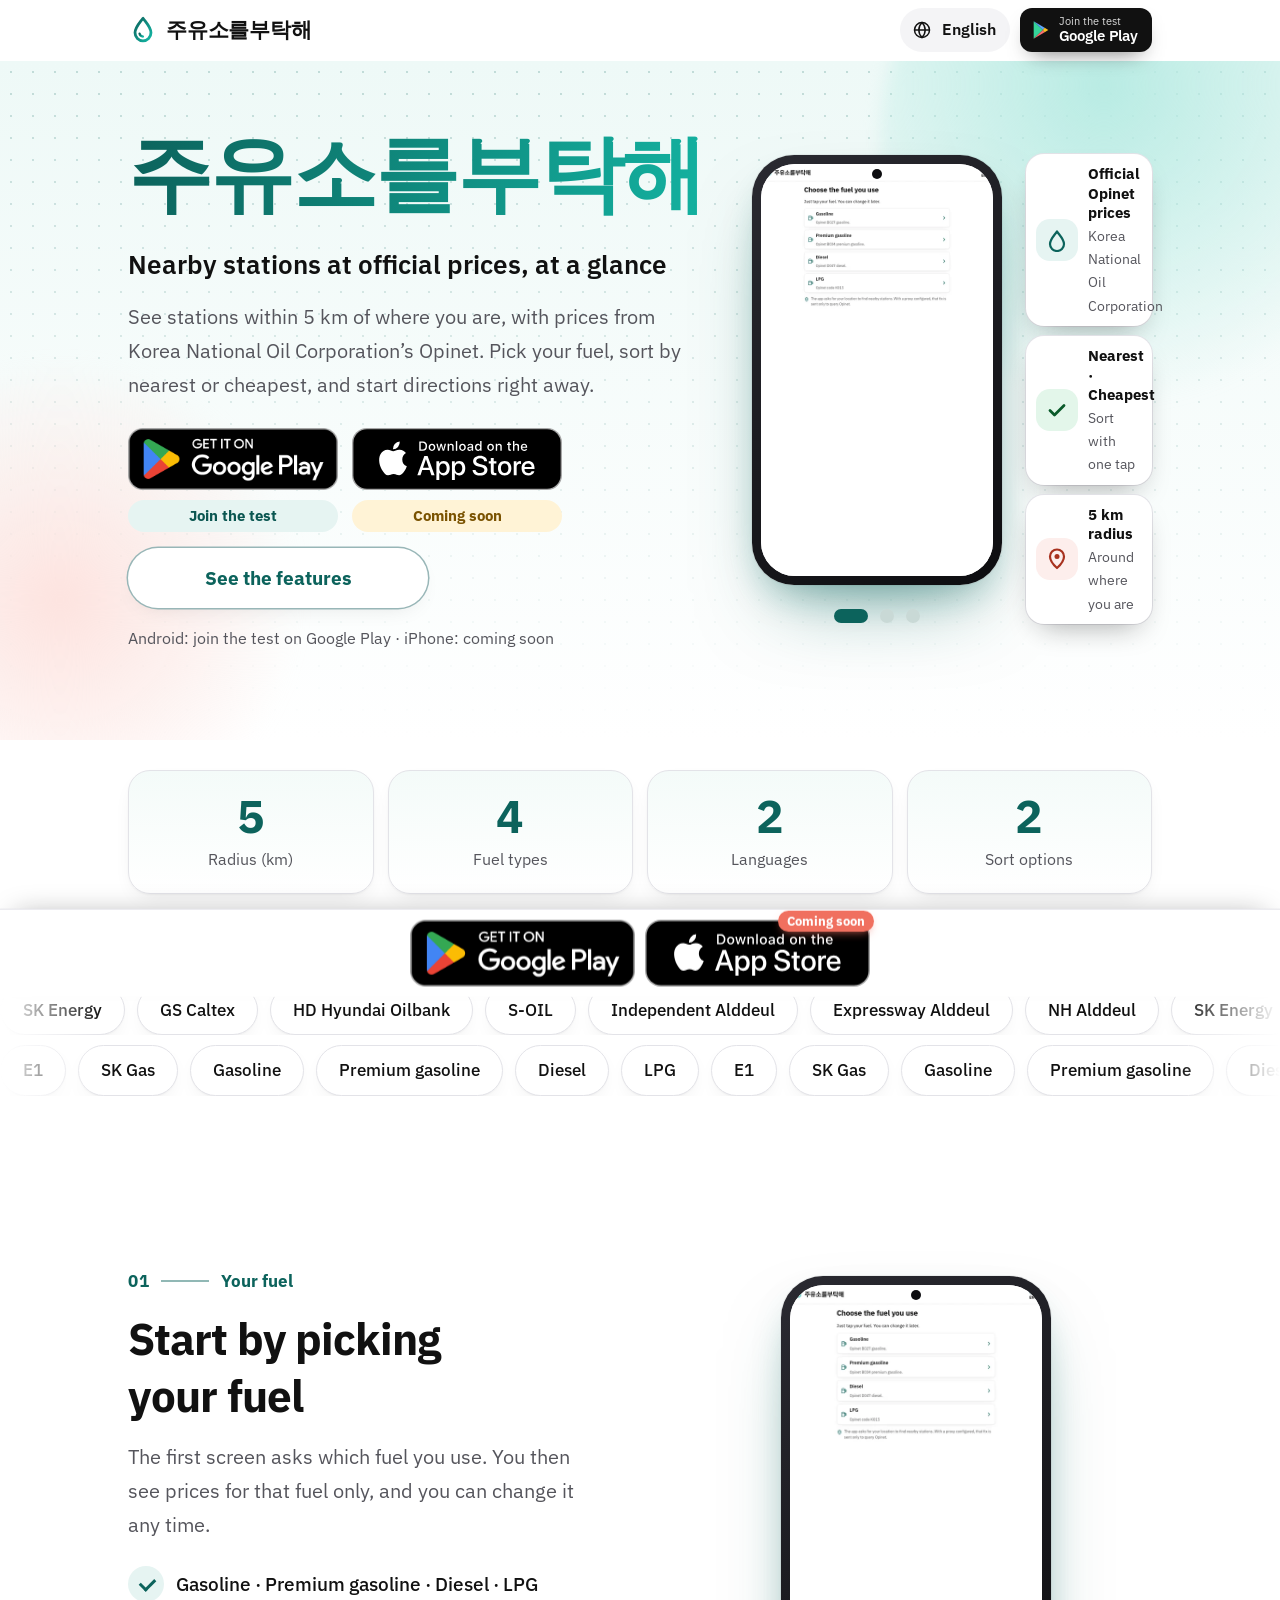
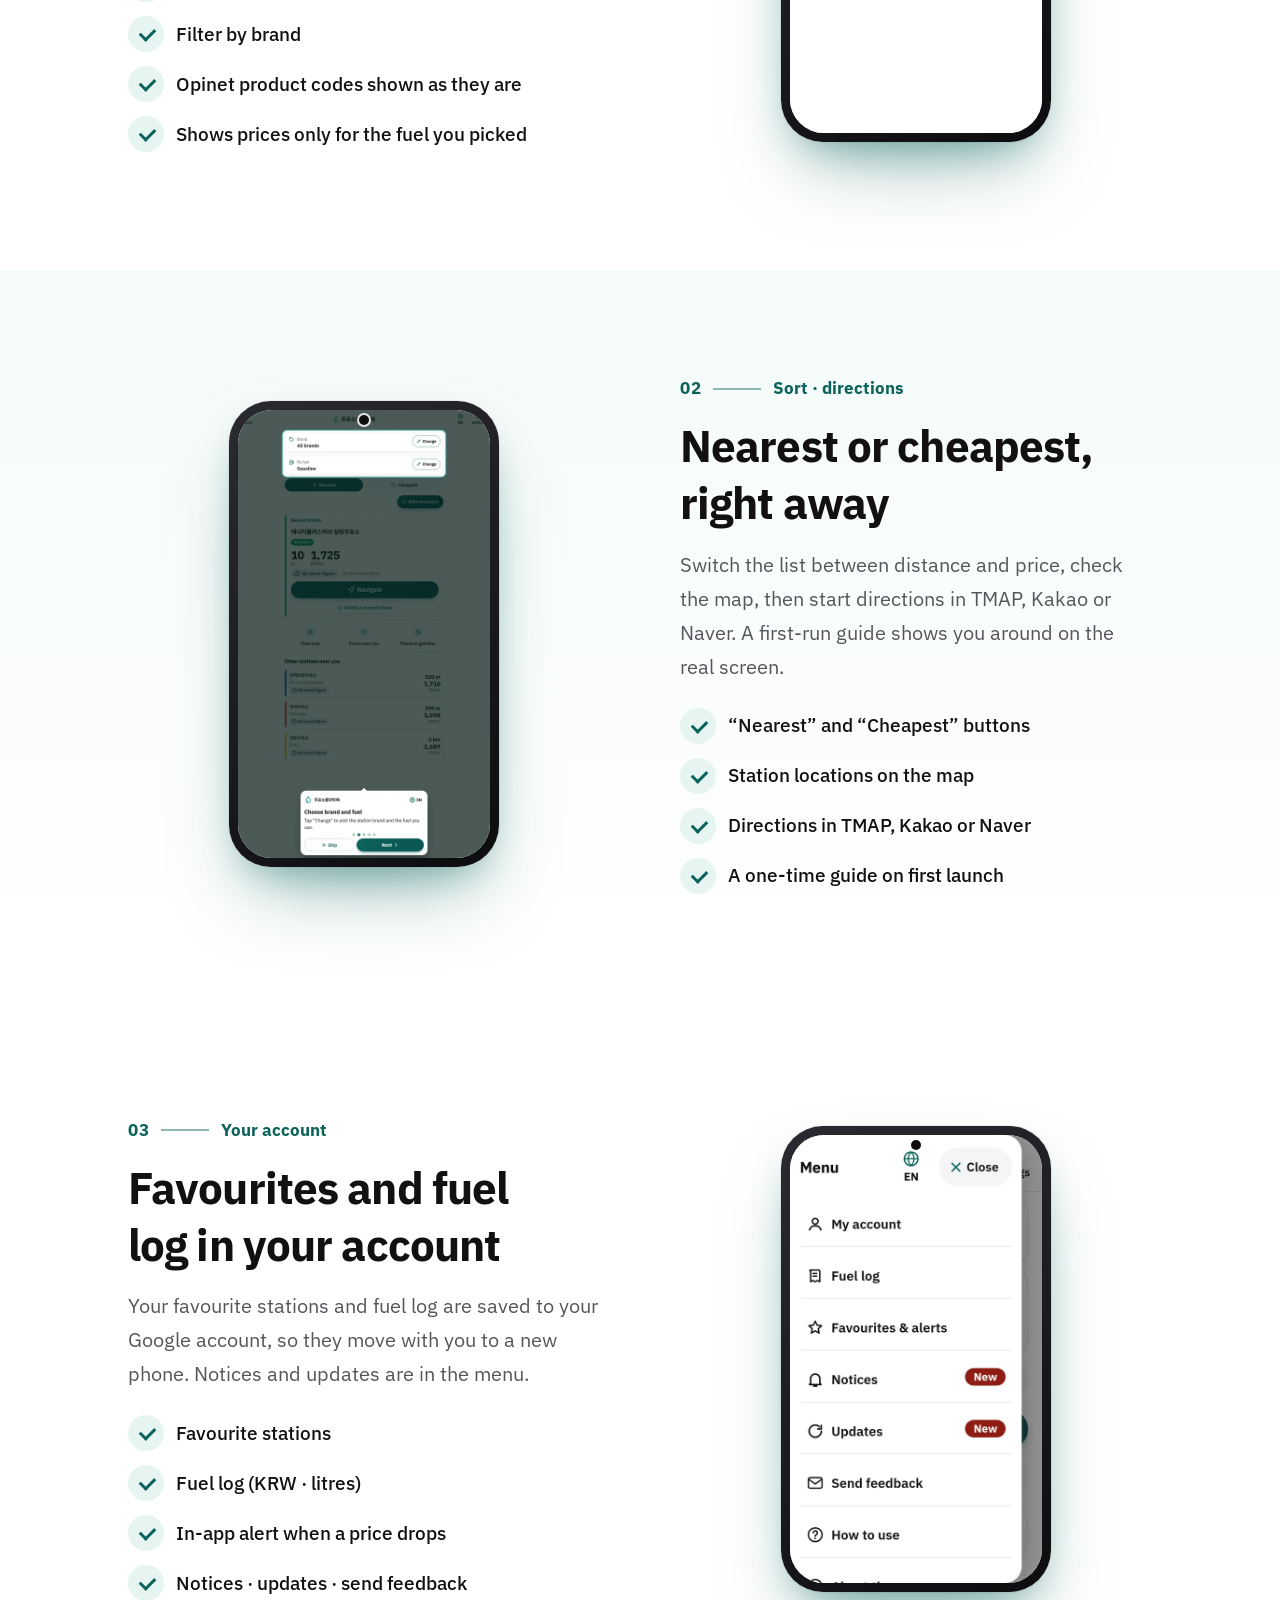
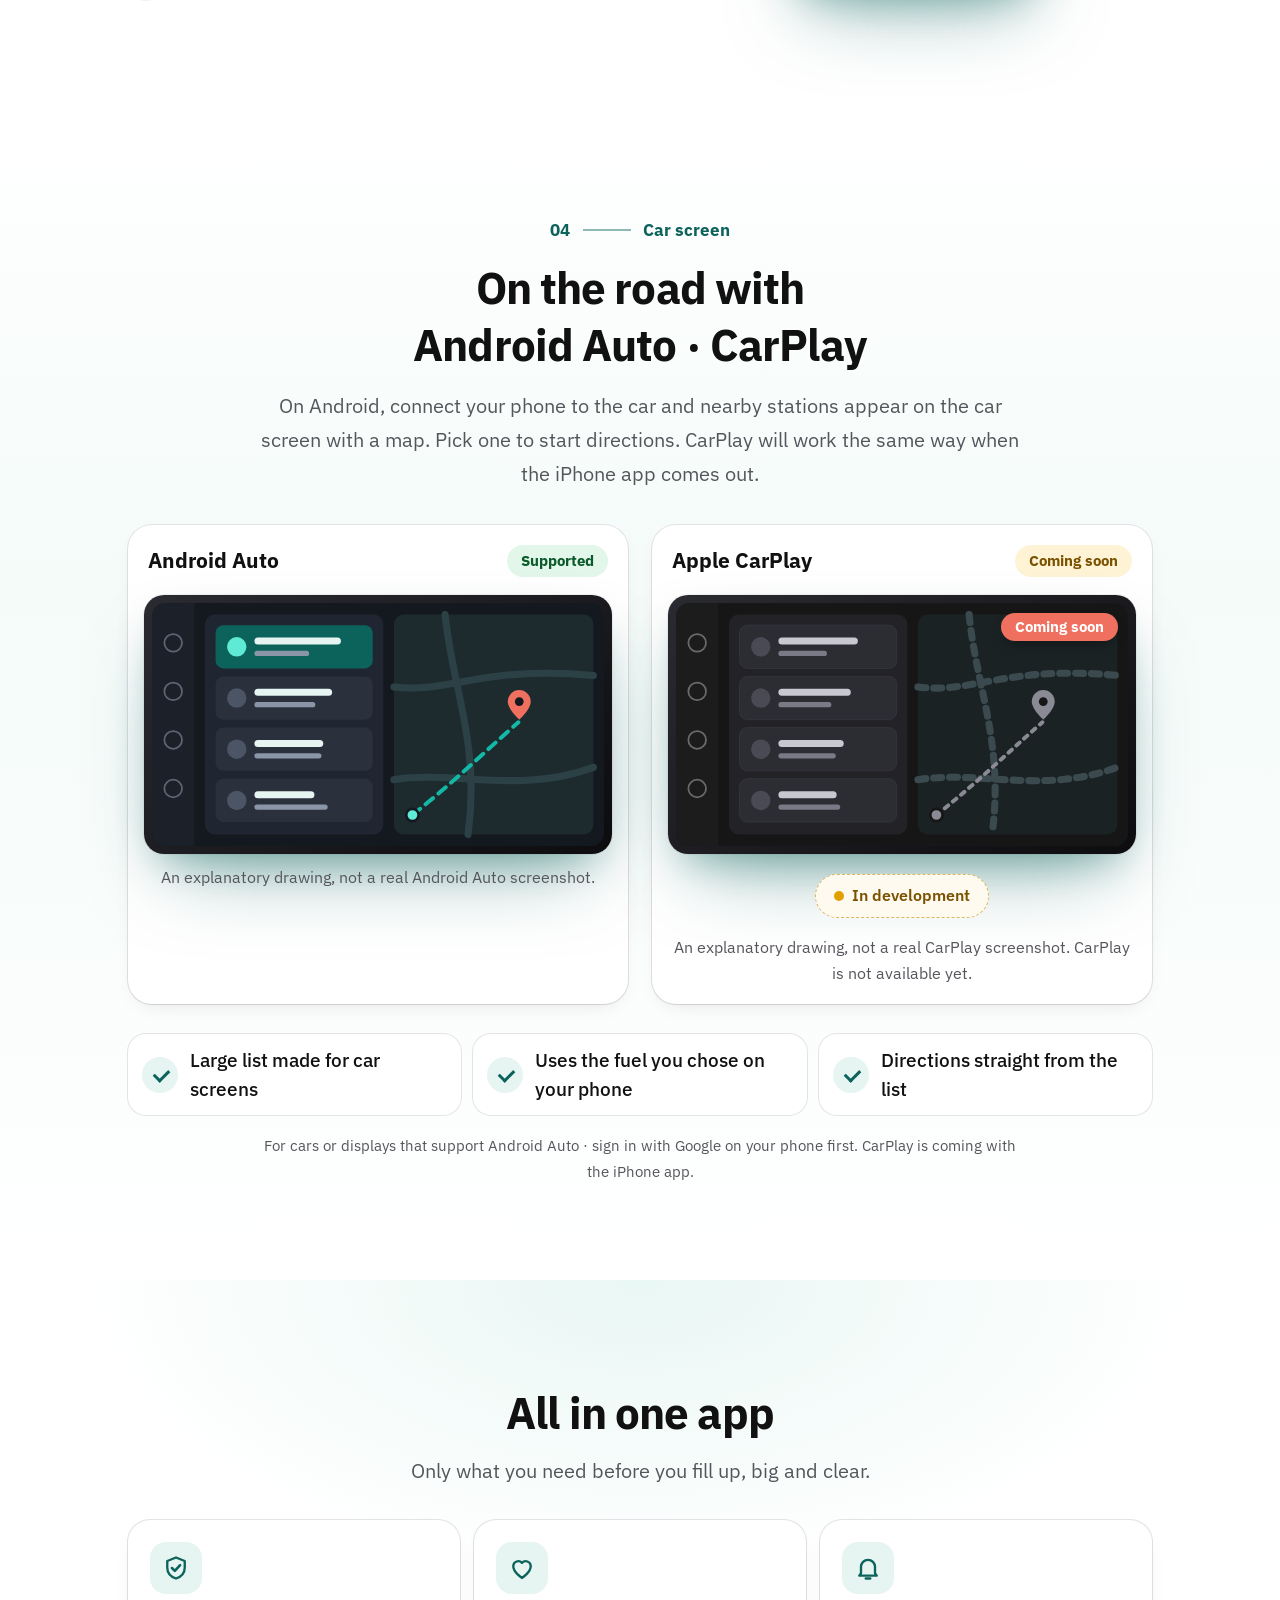
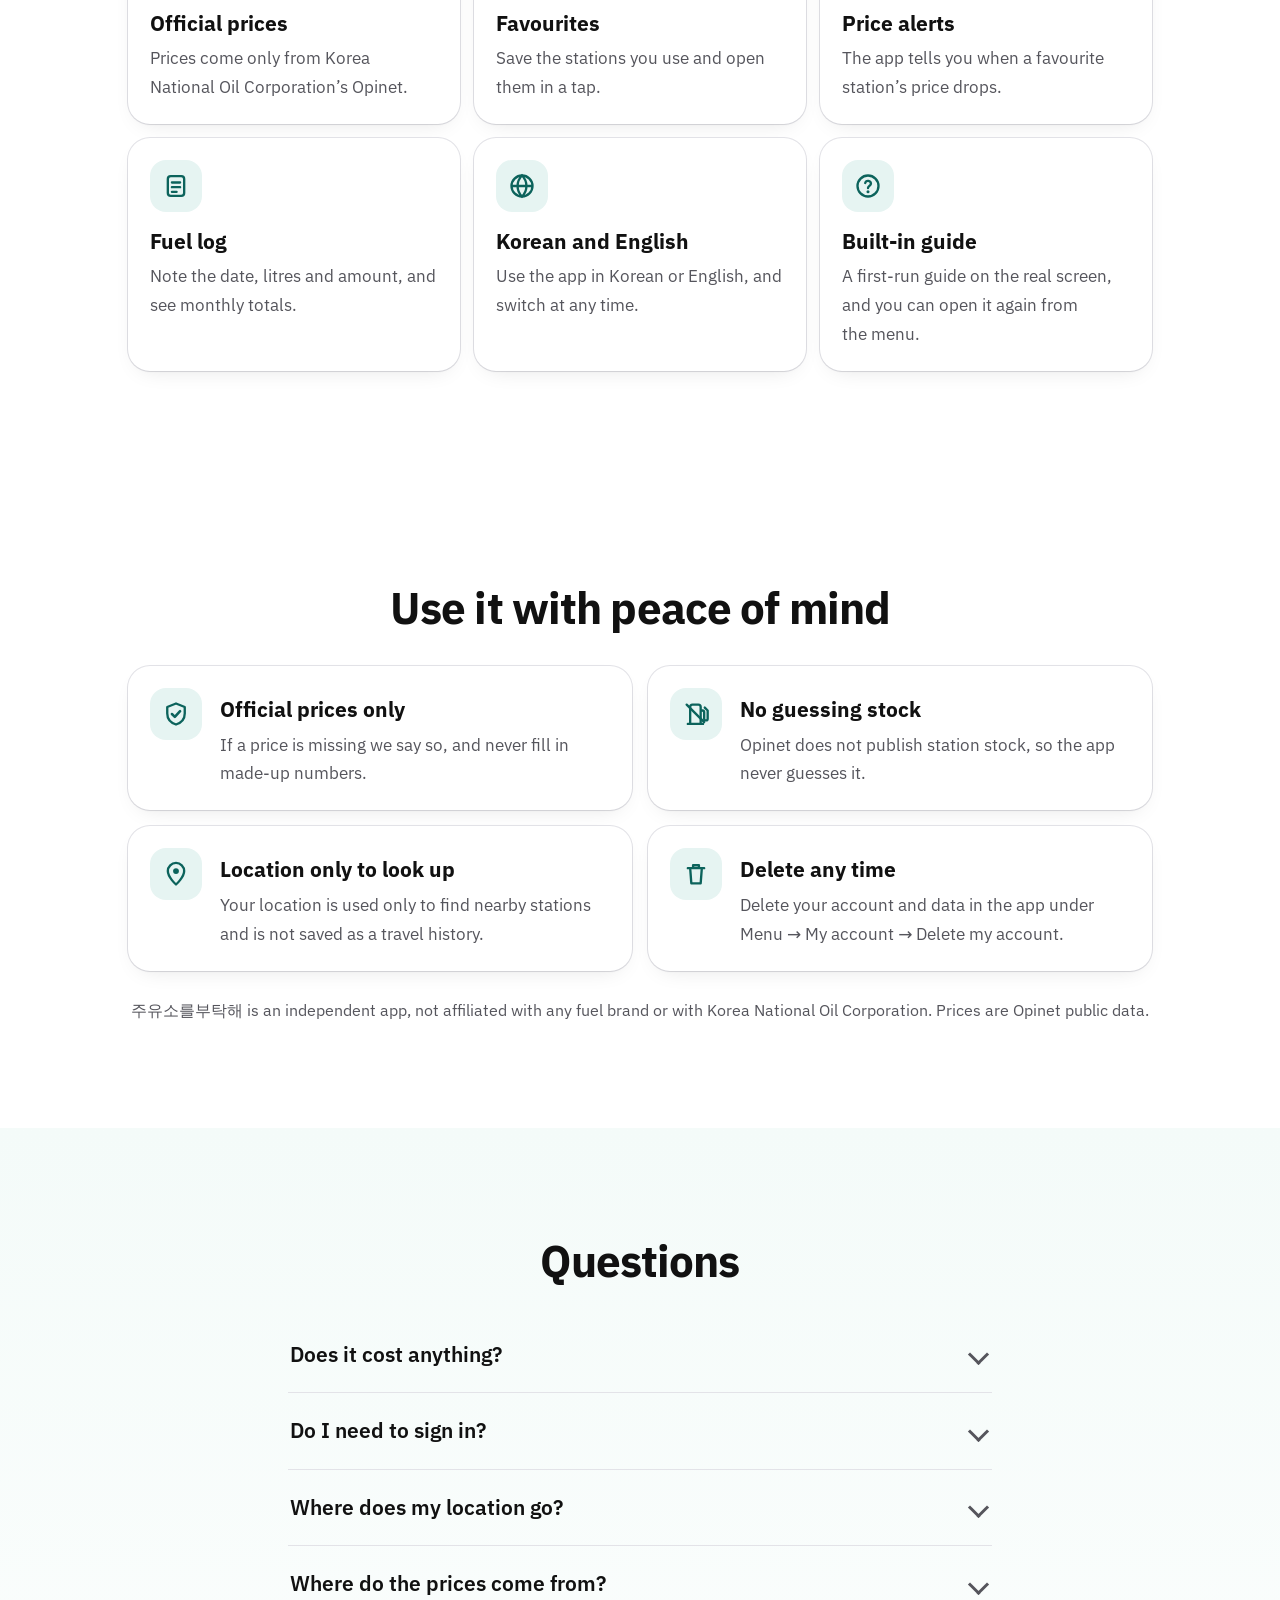
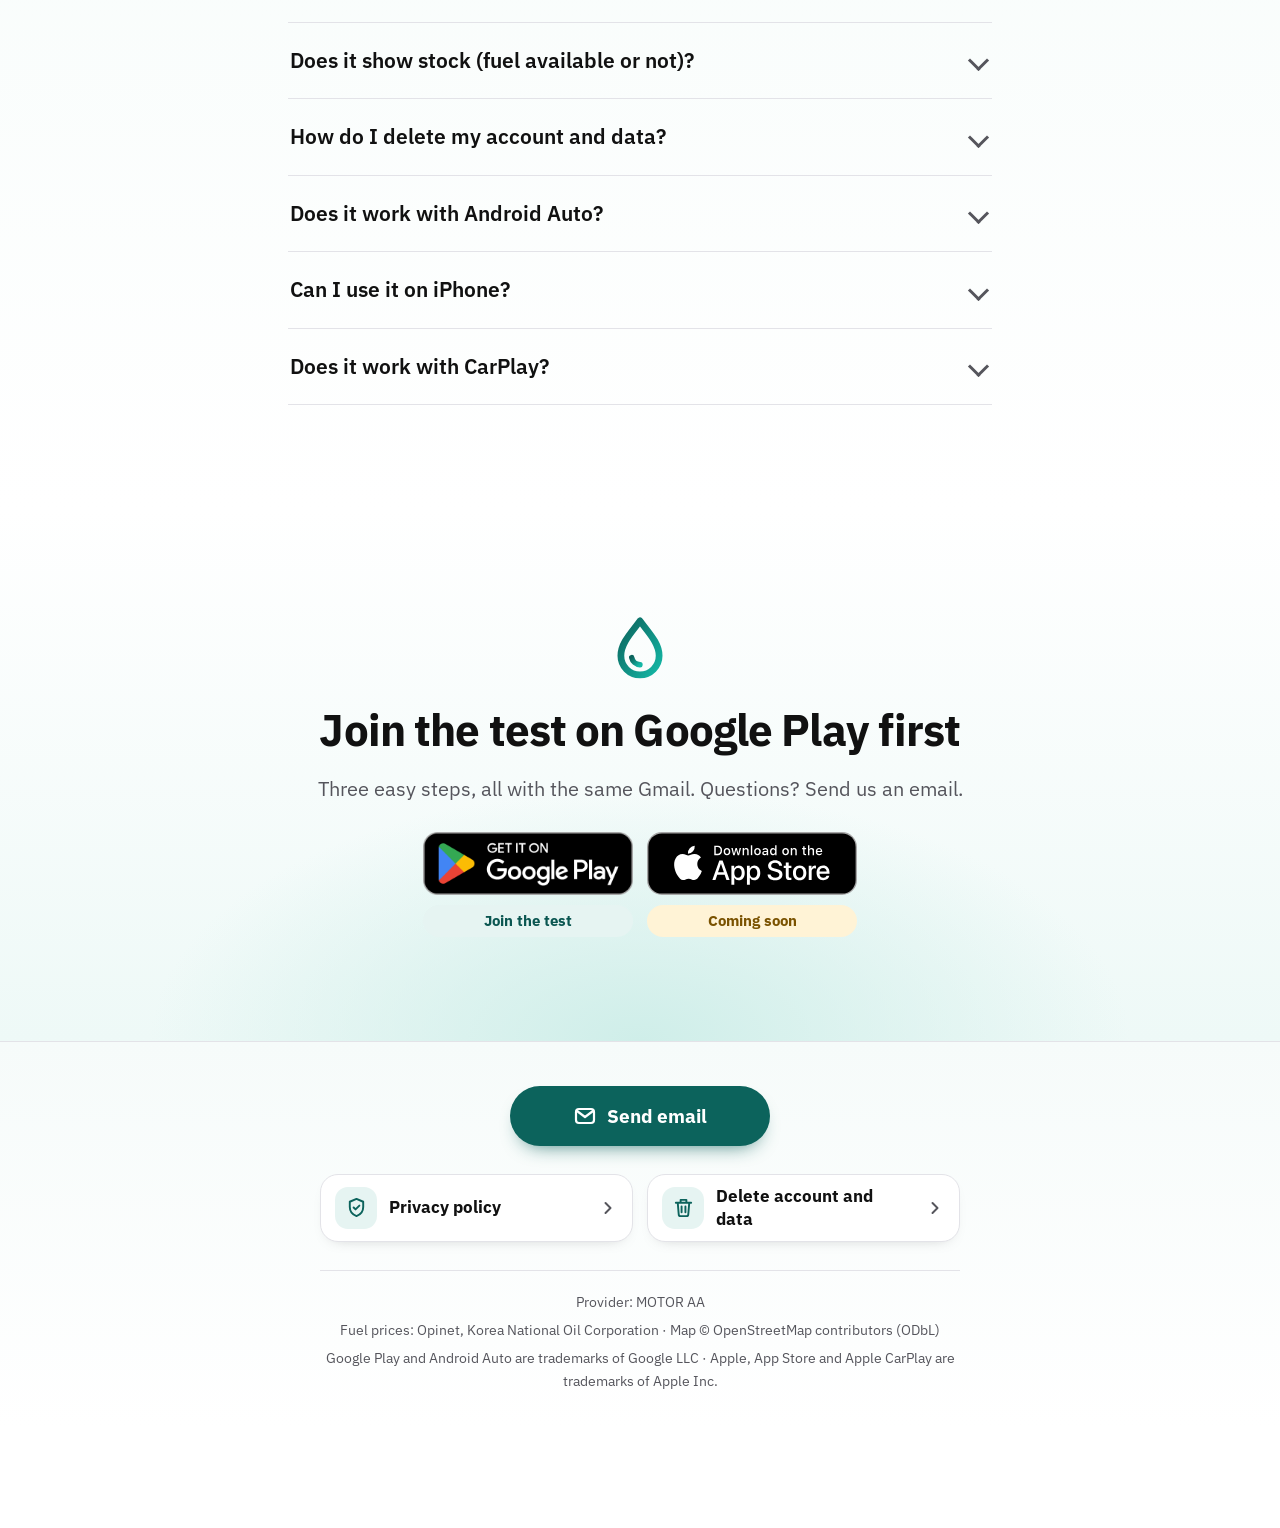
==== commit 97bff316: "Cache-bust app screenshots (v=109)" ====
--- a/docs/index.html
+++ b/docs/index.html
@@ -62,9 +62,9 @@
       <div class="phone-wrap" id="tiltBox">
         <div class="float-a"><div class="tilt" id="tilt">
           <div class="phone"><div class="phone-screen stack" id="heroStack">
-            <img data-shot="fuel" src="img/ko-fuel.webp" data-alt="altFuel" width="540" height="960" fetchpriority="high" decoding="async" class="on" alt="연료 선택 화면">
-            <img data-shot="tut" src="img/ko-tut.webp" data-alt="altTut" width="540" height="960" decoding="async" loading="lazy" alt="첫 실행 안내 화면">
-            <img data-shot="menu" src="img/ko-menu.webp" data-alt="altMenu" width="540" height="960" decoding="async" loading="lazy" alt="메뉴 화면">
+            <img data-shot="fuel" src="img/ko-fuel.webp?v=109" data-alt="altFuel" width="540" height="960" fetchpriority="high" decoding="async" class="on" alt="연료 선택 화면">
+            <img data-shot="tut" src="img/ko-tut.webp?v=109" data-alt="altTut" width="540" height="960" decoding="async" loading="lazy" alt="첫 실행 안내 화면">
+            <img data-shot="menu" src="img/ko-menu.webp?v=109" data-alt="altMenu" width="540" height="960" decoding="async" loading="lazy" alt="메뉴 화면">
           </div></div>
         </div></div>
       </div>
@@ -98,7 +98,7 @@
       <p class="desc rv" style="--d:.1s" data-t="s1p">처음 켜면 연료를 고르는 화면이 나와요. 고른 연료의 가격만 보여 주고, 나중에 언제든 바꿀 수 있어요.</p>
       <ul class="check rv" style="--d:.15s"><li data-t="s1b1">휘발유 · 고급휘발유 · 경유 · LPG</li><li data-t="s1b2">브랜드별로 골라 보기</li><li data-t="s1b3">오피넷 제품 코드 그대로 표시</li><li data-t="s1b4">선택한 연료 가격만 보여 줌</li></ul>
     </div>
-    <div class="feat-vis rv z" style="--d:.1s"><div class="phone-wrap sm"><div class="float-a slow"><div class="phone"><div class="phone-screen"><img data-shot="fuel" src="img/ko-fuel.webp" data-alt="altFuel" width="540" height="960" loading="lazy" decoding="async" alt="연료 선택 화면"></div></div></div></div></div>
+    <div class="feat-vis rv z" style="--d:.1s"><div class="phone-wrap sm"><div class="float-a slow"><div class="phone"><div class="phone-screen"><img data-shot="fuel" src="img/ko-fuel.webp?v=109" data-alt="altFuel" width="540" height="960" loading="lazy" decoding="async" alt="연료 선택 화면"></div></div></div></div></div>
   </div>
 </section>
 
@@ -110,7 +110,7 @@
       <p class="desc rv" style="--d:.1s" data-t="s2p">목록을 거리순이나 가격순으로 바꾸고, 지도에서 위치를 확인한 뒤 티맵, 카카오, 네이버로 길 안내를 시작해요. 첫 실행 안내가 화면 위에서 하나씩 알려 줘요.</p>
       <ul class="check rv" style="--d:.15s"><li data-t="s2b1">“가까운 순” · “저렴한 순” 버튼</li><li data-t="s2b2">지도에서 주유소 위치 확인</li><li data-t="s2b3">티맵 · 카카오 · 네이버로 길 안내</li><li data-t="s2b4">처음 한 번 보는 사용 안내</li></ul>
     </div>
-    <div class="feat-vis rv z" style="--d:.1s"><div class="phone-wrap sm"><div class="float-a slow"><div class="phone"><div class="phone-screen"><img data-shot="tut" src="img/ko-tut.webp" data-alt="altTut" width="540" height="960" loading="lazy" decoding="async" alt="첫 실행 안내 화면"></div></div></div></div></div>
+    <div class="feat-vis rv z" style="--d:.1s"><div class="phone-wrap sm"><div class="float-a slow"><div class="phone"><div class="phone-screen"><img data-shot="tut" src="img/ko-tut.webp?v=109" data-alt="altTut" width="540" height="960" loading="lazy" decoding="async" alt="첫 실행 안내 화면"></div></div></div></div></div>
   </div>
 </section>
 
@@ -123,7 +123,7 @@
       <ul class="check rv" style="--d:.15s"><li data-t="s3b1">즐겨찾는 주유소</li><li data-t="s3b2">주유 기록 (원 · 리터)</li><li data-t="s3b3">가격이 내리면 앱 안에서 알림</li><li data-t="s3b4">공지사항 · 업데이트 · 피드백 보내기</li></ul>
     </div>
     <div class="feat-vis rv z" style="--d:.1s">
-      <div class="phone-wrap sm"><div class="float-a slow"><div class="phone"><div class="phone-screen"><img data-shot="menu" src="img/ko-menu.webp" data-alt="altMenu" width="540" height="960" loading="lazy" decoding="async" alt="메뉴 화면"></div></div></div></div>
+      <div class="phone-wrap sm"><div class="float-a slow"><div class="phone"><div class="phone-screen"><img data-shot="menu" src="img/ko-menu.webp?v=109" data-alt="altMenu" width="540" height="960" loading="lazy" decoding="async" alt="메뉴 화면"></div></div></div></div>
     </div>
   </div>
 </section>
@@ -237,6 +237,6 @@
 </div></div>
 <button type="button" class="totop" id="totop" hidden  data-alt-label="totop" aria-label="맨 위로"><svg viewBox="0 0 24 24" aria-hidden="true"><path d="M6 14l6-6 6 6" fill="none" stroke="currentColor" stroke-width="2.400" stroke-linecap="round" stroke-linejoin="round"/></svg></button>
 <script src="strings.js?v=a46860e1ae"></script>
-<script src="landing.js?v=5cc2195e1b"></script>
+<script src="landing.js?v=50877ec1e4"></script>
 </body>
 </html>
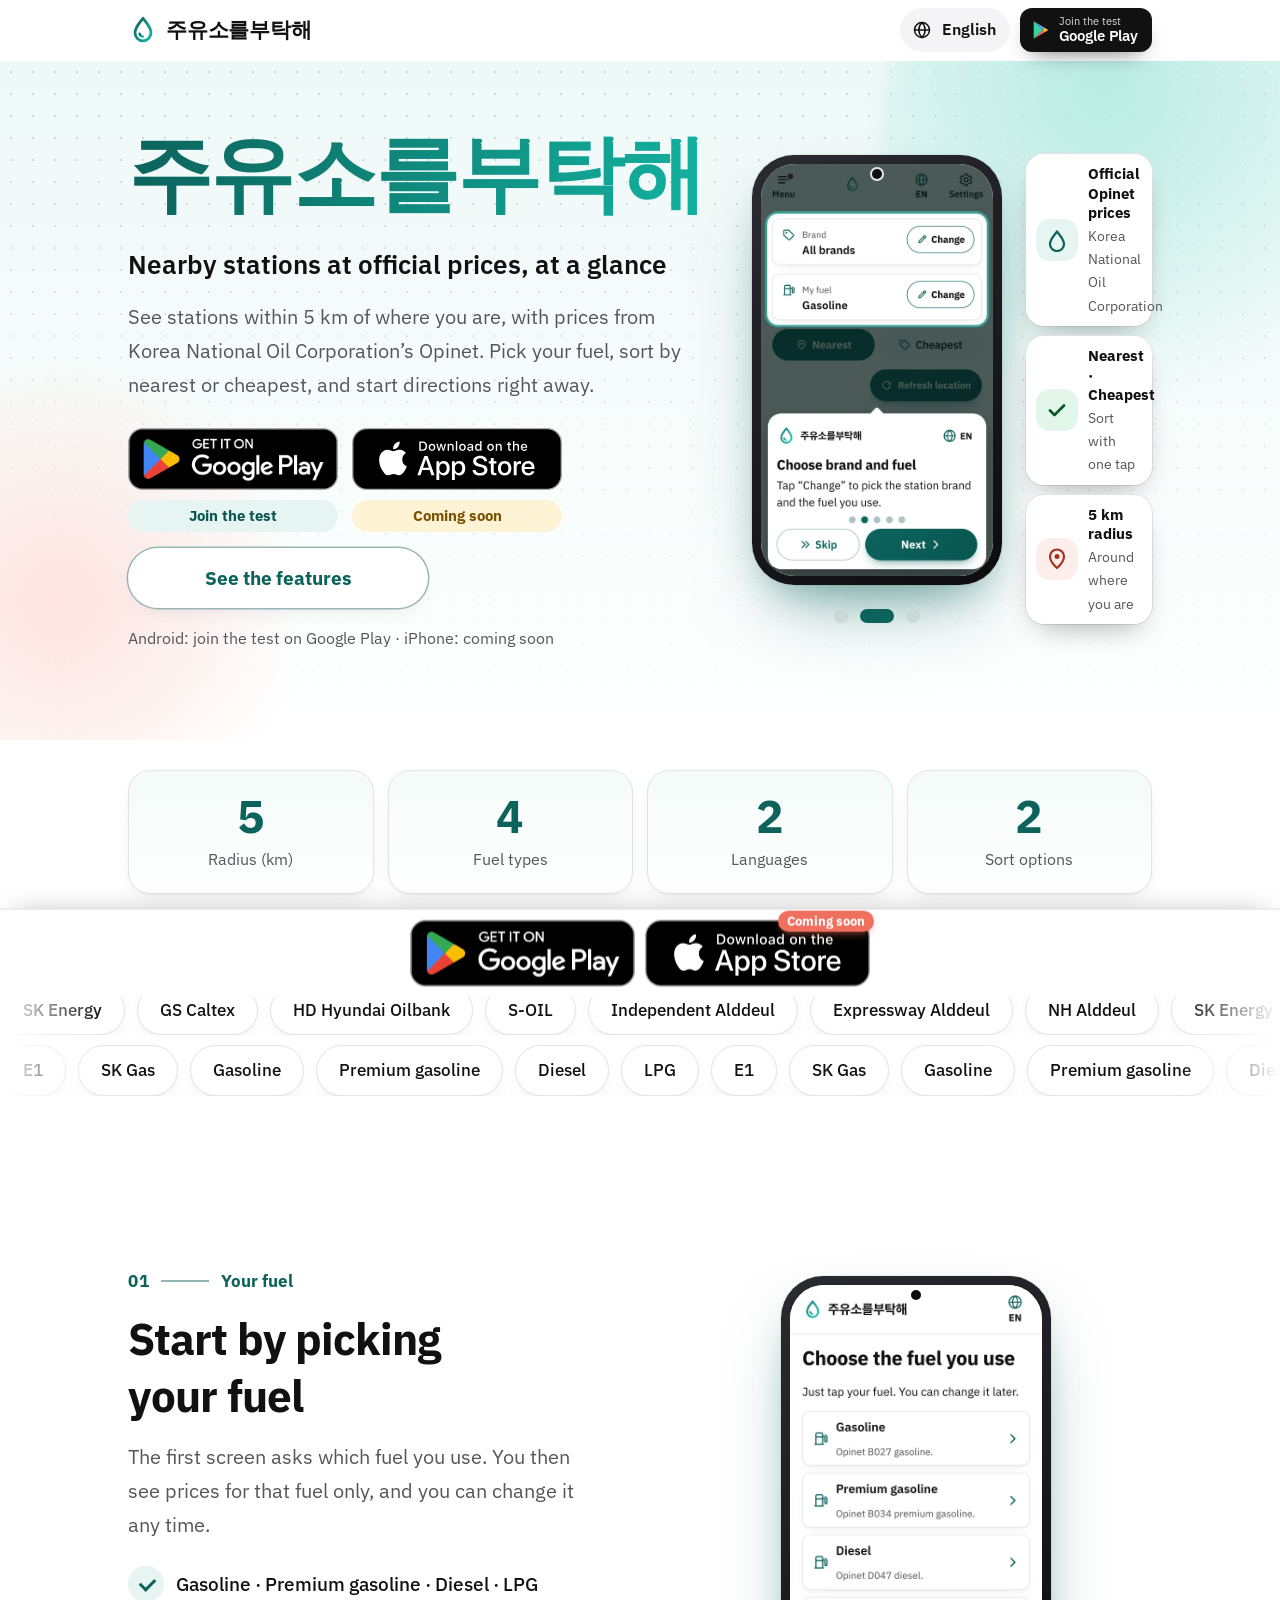
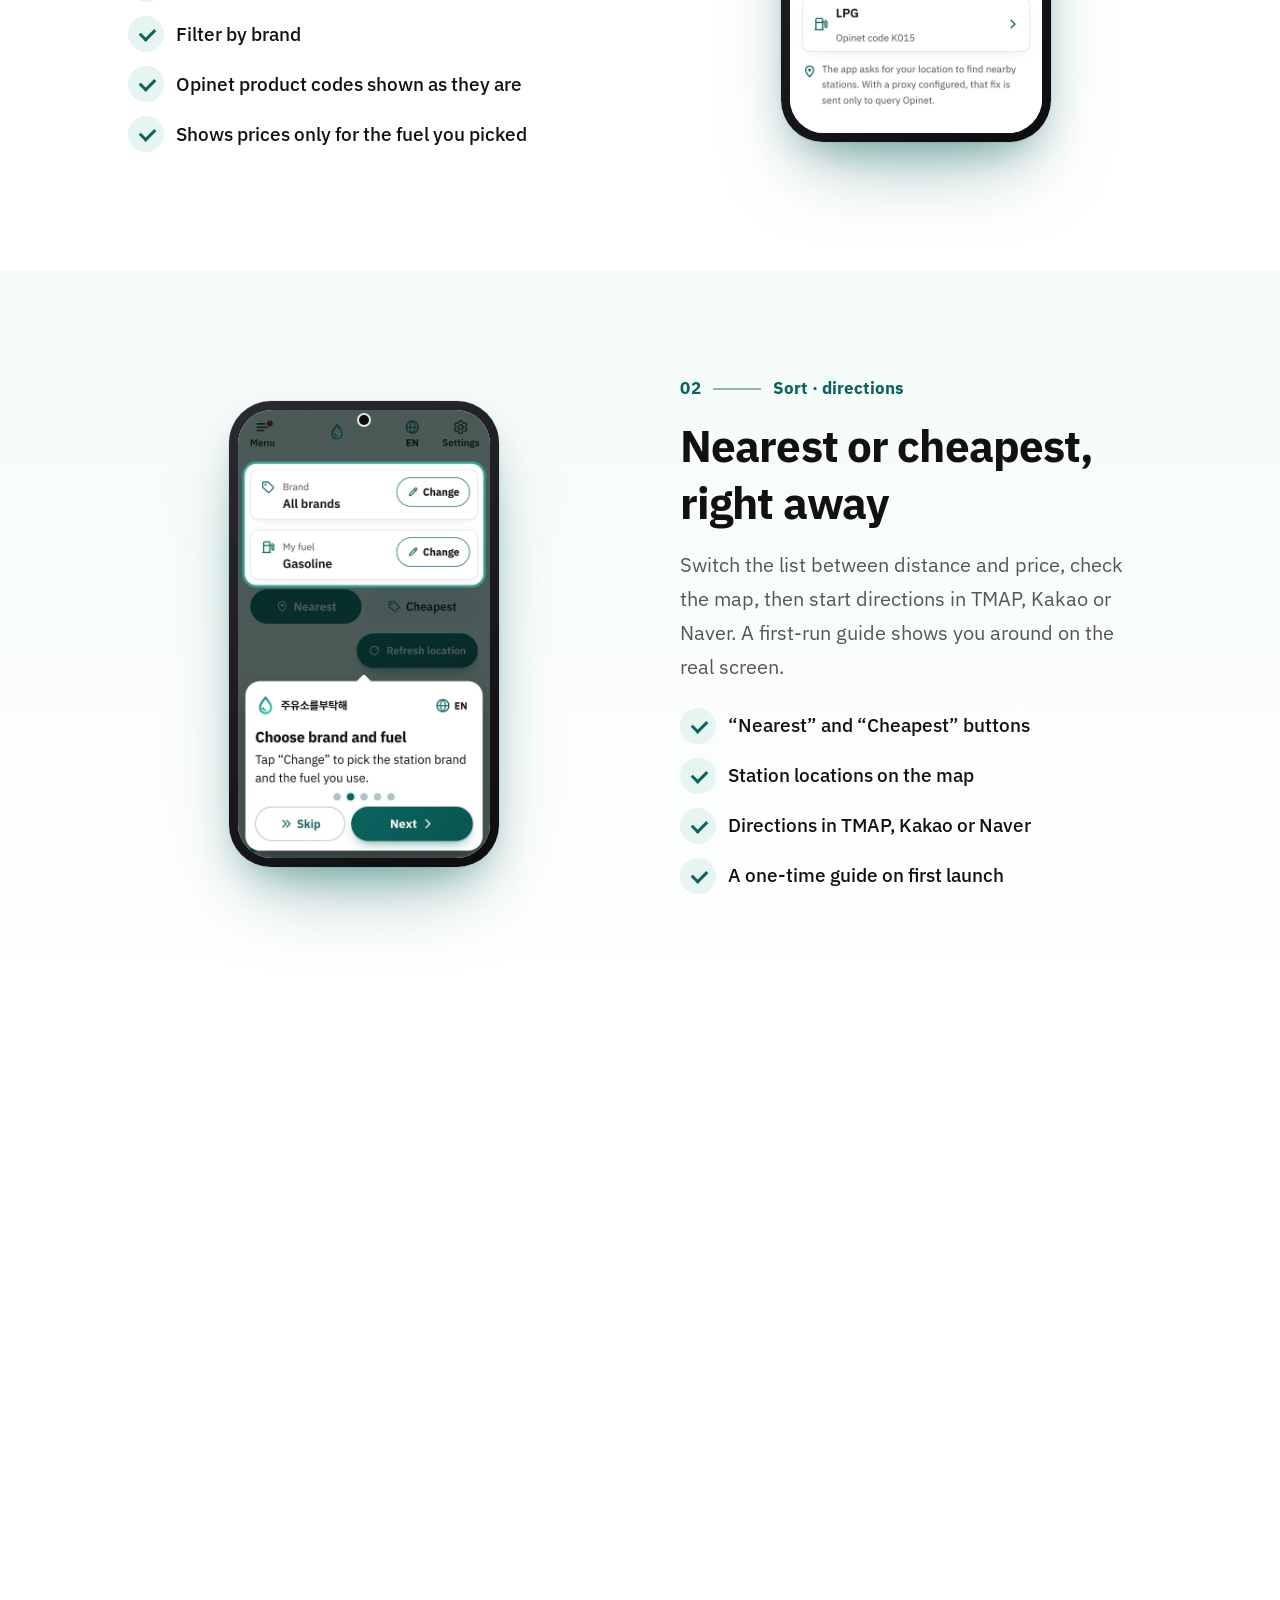
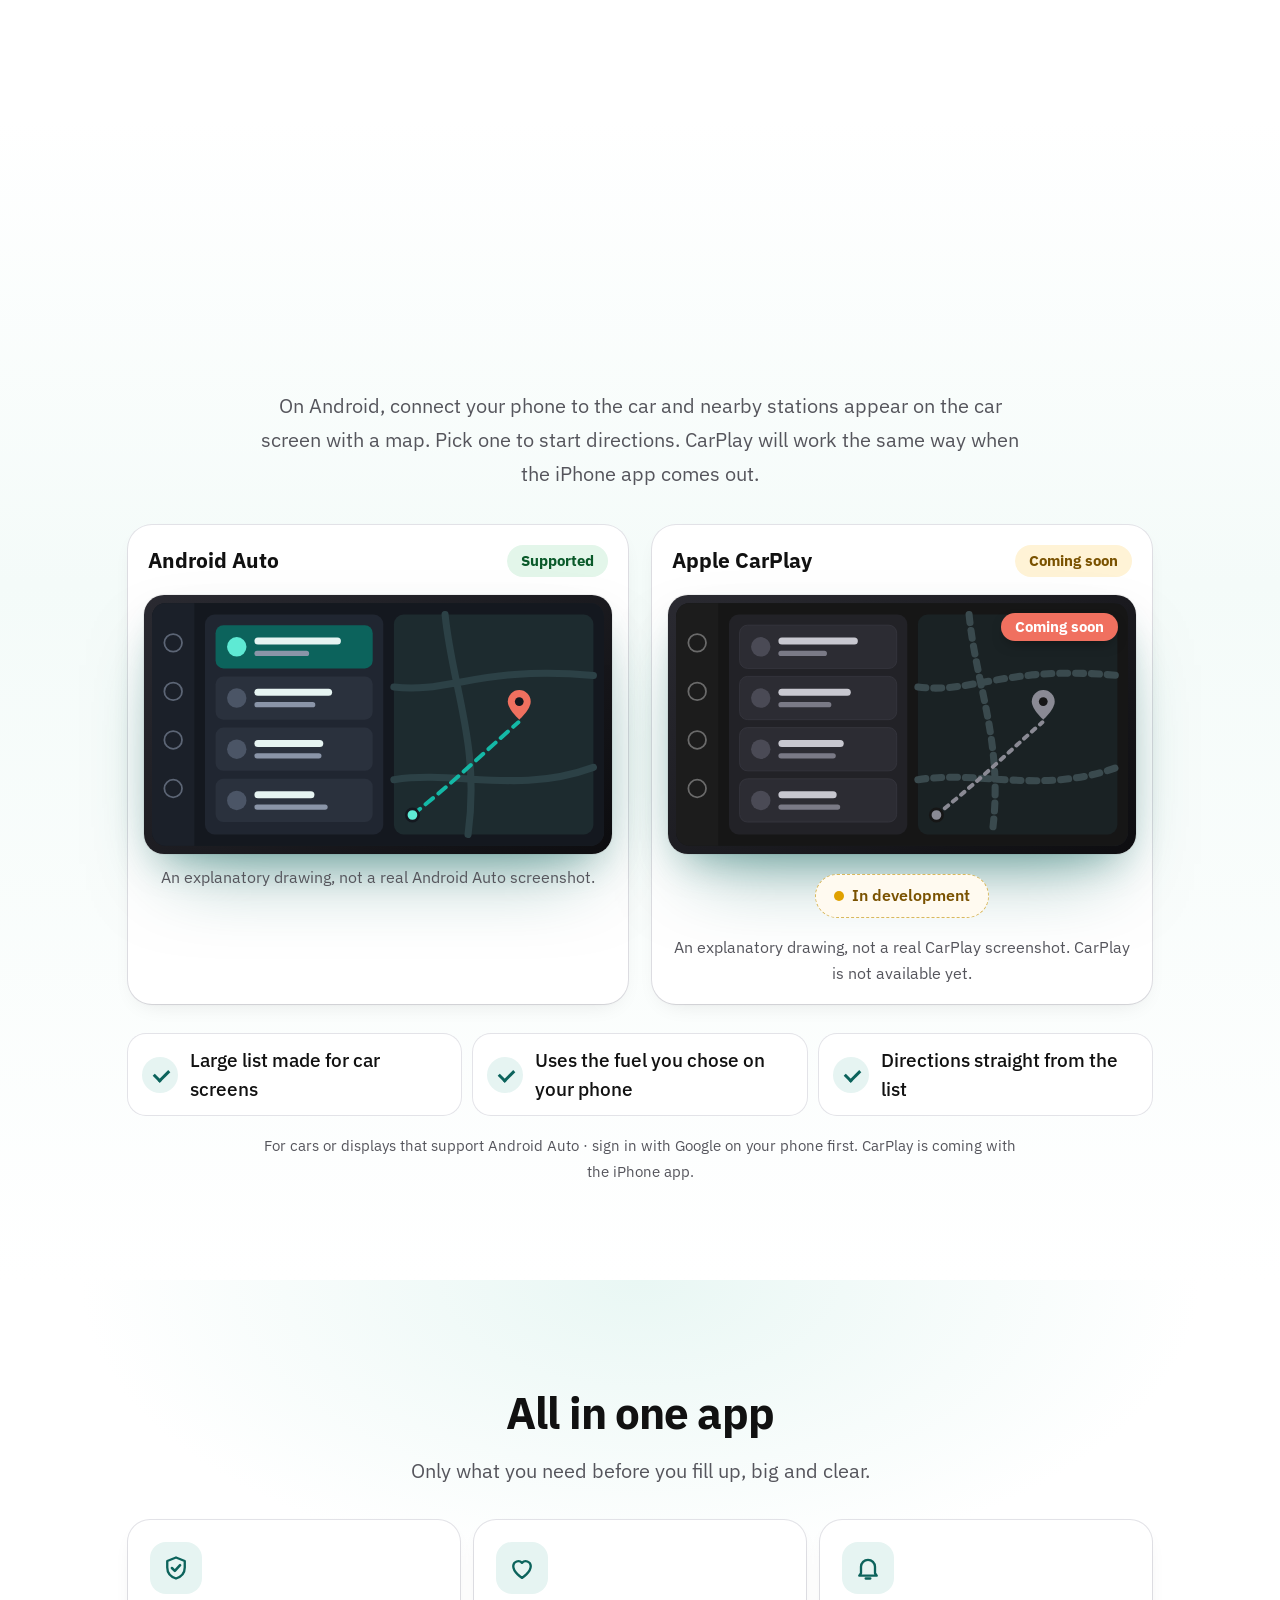
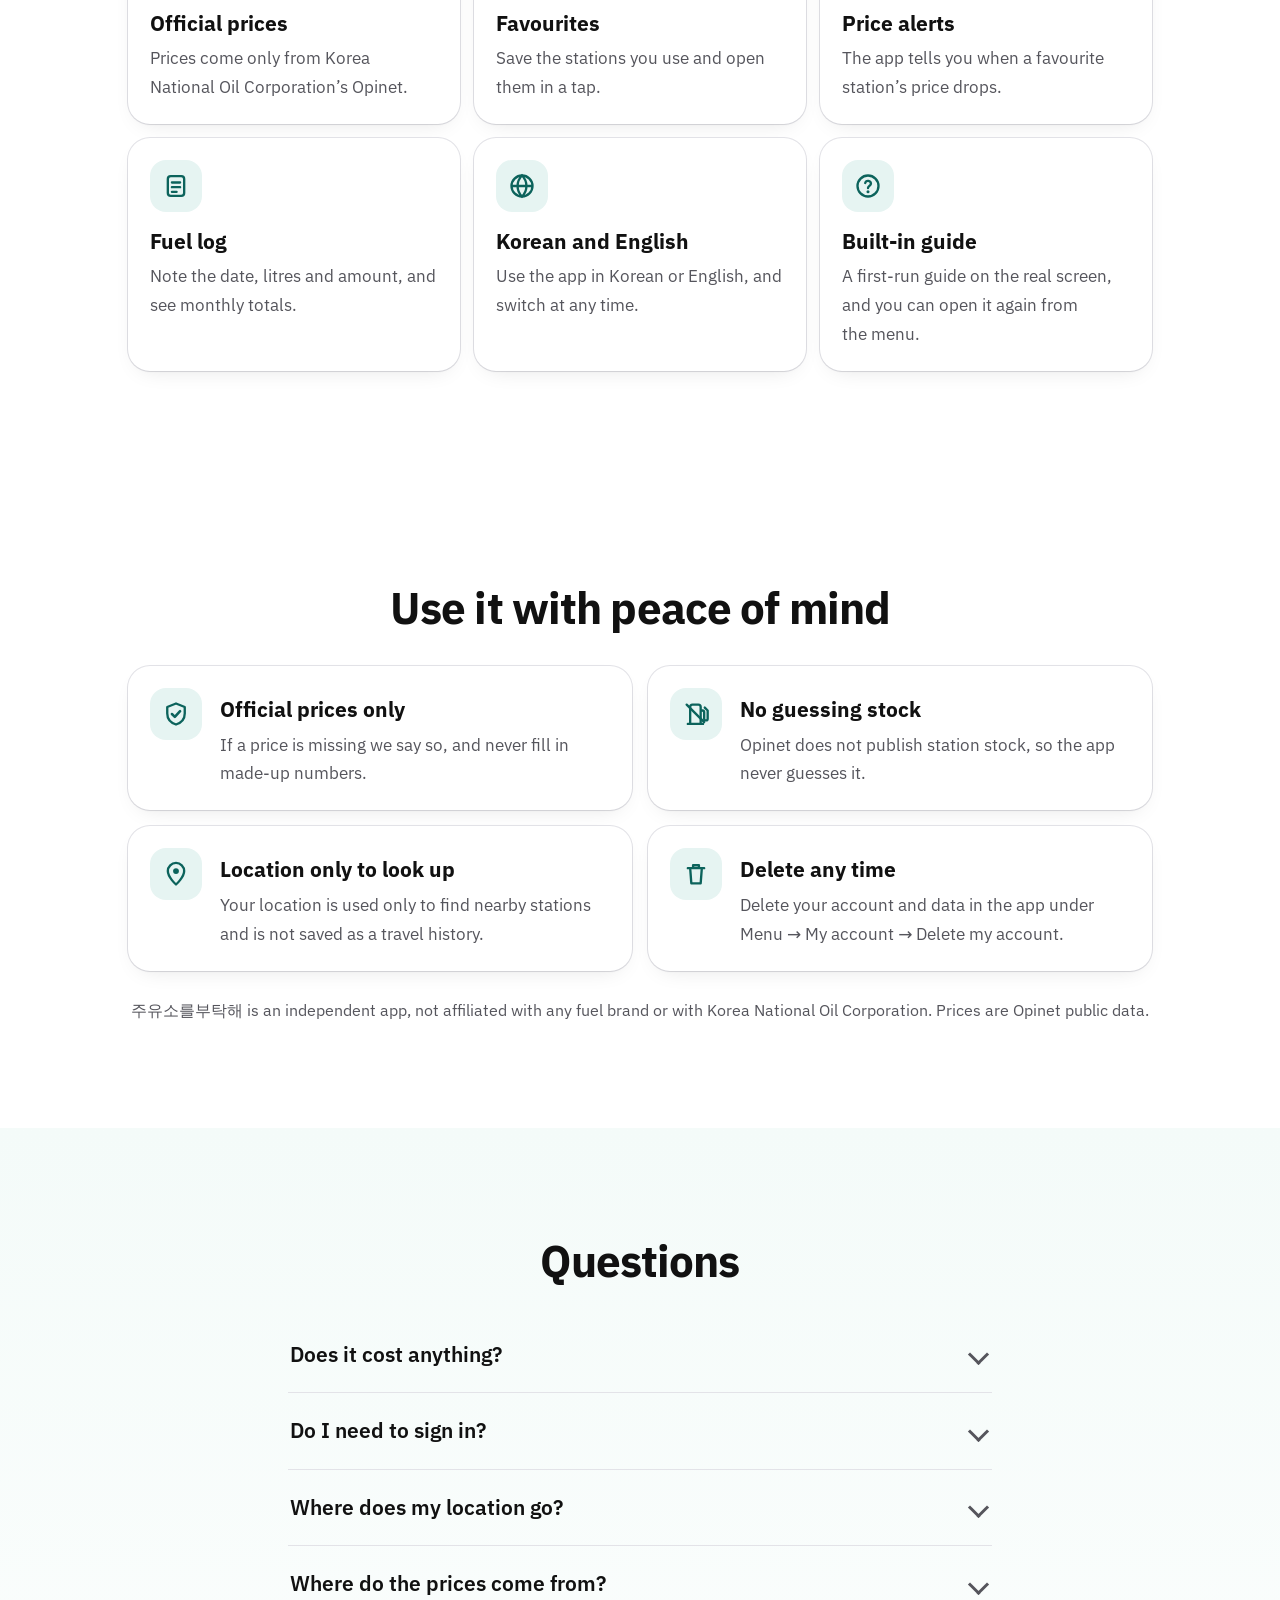
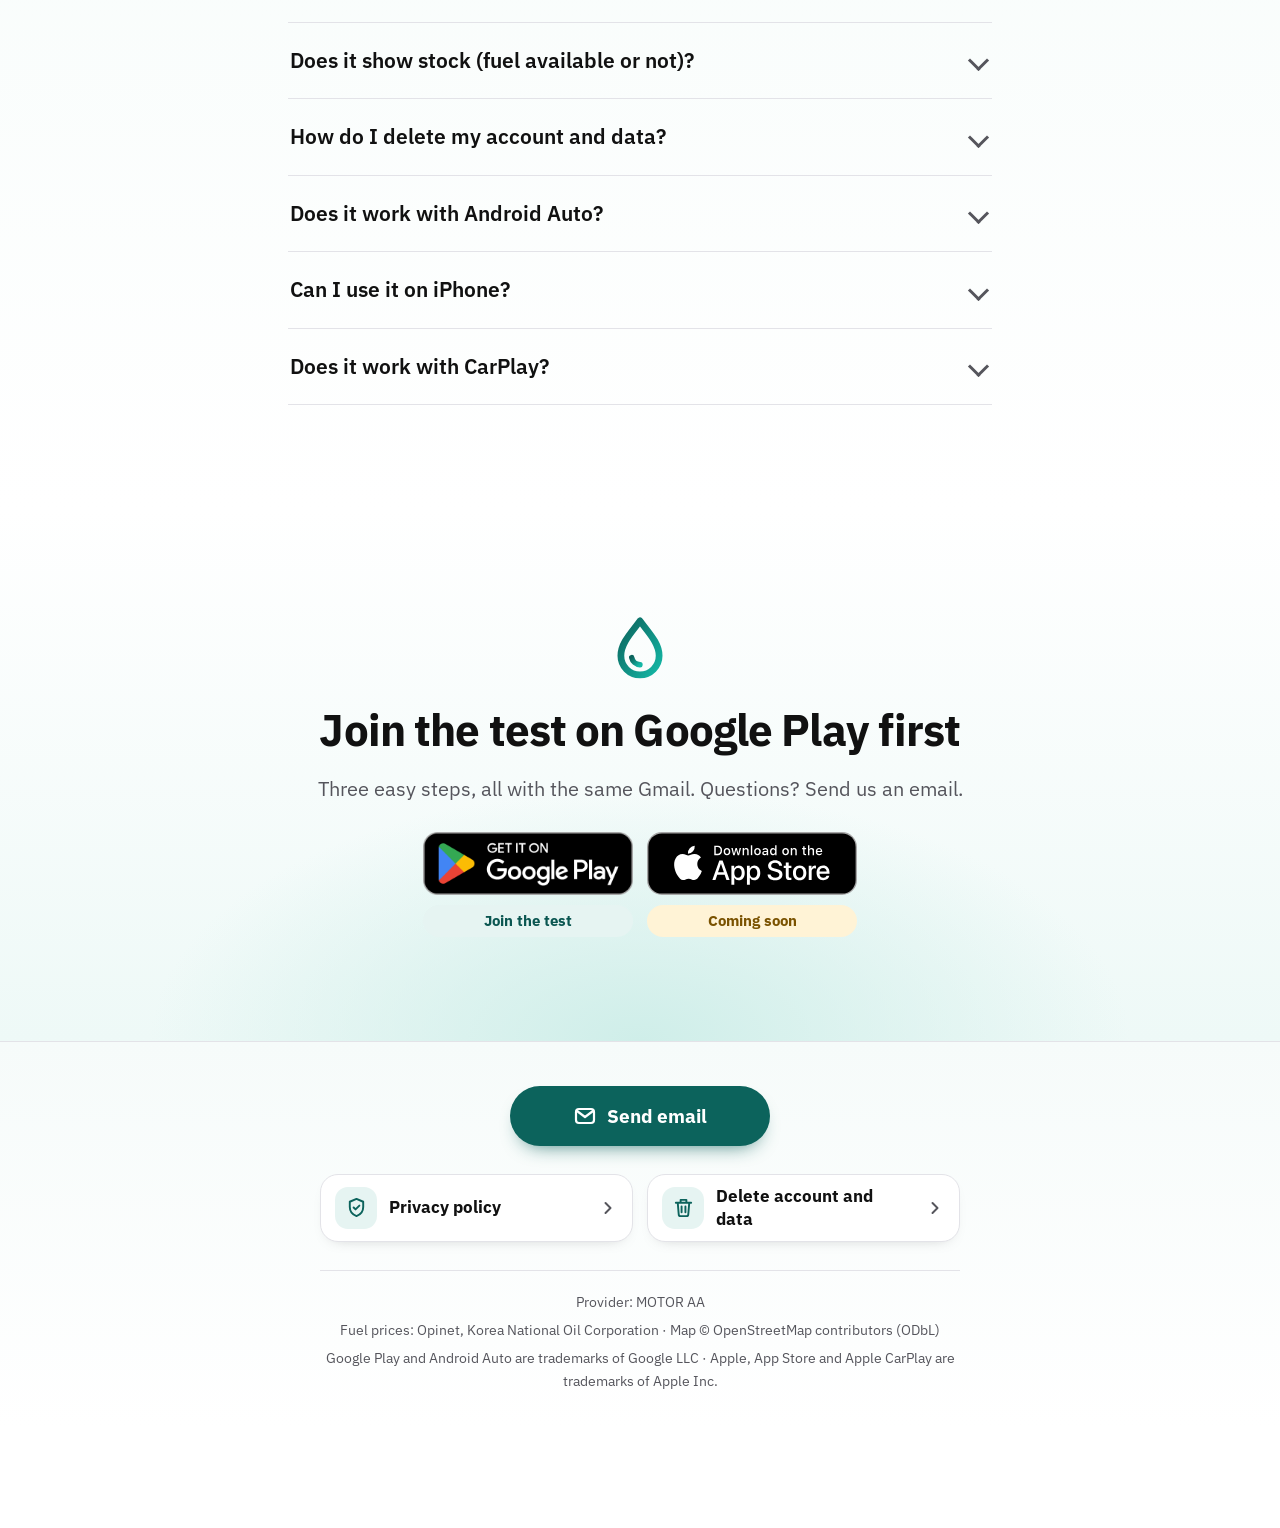
==== commit 08734e54: "Phone-scale 1.0.9 screenshots" ====
--- a/docs/index.html
+++ b/docs/index.html
@@ -62,9 +62,9 @@
       <div class="phone-wrap" id="tiltBox">
         <div class="float-a"><div class="tilt" id="tilt">
           <div class="phone"><div class="phone-screen stack" id="heroStack">
-            <img data-shot="fuel" src="img/ko-fuel.webp?v=109" data-alt="altFuel" width="540" height="960" fetchpriority="high" decoding="async" class="on" alt="연료 선택 화면">
-            <img data-shot="tut" src="img/ko-tut.webp?v=109" data-alt="altTut" width="540" height="960" decoding="async" loading="lazy" alt="첫 실행 안내 화면">
-            <img data-shot="menu" src="img/ko-menu.webp?v=109" data-alt="altMenu" width="540" height="960" decoding="async" loading="lazy" alt="메뉴 화면">
+            <img data-shot="fuel" src="img/ko-fuel.webp?v=110" data-alt="altFuel" width="540" height="960" fetchpriority="high" decoding="async" class="on" alt="연료 선택 화면">
+            <img data-shot="tut" src="img/ko-tut.webp?v=110" data-alt="altTut" width="540" height="960" decoding="async" loading="lazy" alt="첫 실행 안내 화면">
+            <img data-shot="menu" src="img/ko-menu.webp?v=110" data-alt="altMenu" width="540" height="960" decoding="async" loading="lazy" alt="메뉴 화면">
           </div></div>
         </div></div>
       </div>
@@ -98,7 +98,7 @@
       <p class="desc rv" style="--d:.1s" data-t="s1p">처음 켜면 연료를 고르는 화면이 나와요. 고른 연료의 가격만 보여 주고, 나중에 언제든 바꿀 수 있어요.</p>
       <ul class="check rv" style="--d:.15s"><li data-t="s1b1">휘발유 · 고급휘발유 · 경유 · LPG</li><li data-t="s1b2">브랜드별로 골라 보기</li><li data-t="s1b3">오피넷 제품 코드 그대로 표시</li><li data-t="s1b4">선택한 연료 가격만 보여 줌</li></ul>
     </div>
-    <div class="feat-vis rv z" style="--d:.1s"><div class="phone-wrap sm"><div class="float-a slow"><div class="phone"><div class="phone-screen"><img data-shot="fuel" src="img/ko-fuel.webp?v=109" data-alt="altFuel" width="540" height="960" loading="lazy" decoding="async" alt="연료 선택 화면"></div></div></div></div></div>
+    <div class="feat-vis rv z" style="--d:.1s"><div class="phone-wrap sm"><div class="float-a slow"><div class="phone"><div class="phone-screen"><img data-shot="fuel" src="img/ko-fuel.webp?v=110" data-alt="altFuel" width="540" height="960" loading="lazy" decoding="async" alt="연료 선택 화면"></div></div></div></div></div>
   </div>
 </section>
 
@@ -110,7 +110,7 @@
       <p class="desc rv" style="--d:.1s" data-t="s2p">목록을 거리순이나 가격순으로 바꾸고, 지도에서 위치를 확인한 뒤 티맵, 카카오, 네이버로 길 안내를 시작해요. 첫 실행 안내가 화면 위에서 하나씩 알려 줘요.</p>
       <ul class="check rv" style="--d:.15s"><li data-t="s2b1">“가까운 순” · “저렴한 순” 버튼</li><li data-t="s2b2">지도에서 주유소 위치 확인</li><li data-t="s2b3">티맵 · 카카오 · 네이버로 길 안내</li><li data-t="s2b4">처음 한 번 보는 사용 안내</li></ul>
     </div>
-    <div class="feat-vis rv z" style="--d:.1s"><div class="phone-wrap sm"><div class="float-a slow"><div class="phone"><div class="phone-screen"><img data-shot="tut" src="img/ko-tut.webp?v=109" data-alt="altTut" width="540" height="960" loading="lazy" decoding="async" alt="첫 실행 안내 화면"></div></div></div></div></div>
+    <div class="feat-vis rv z" style="--d:.1s"><div class="phone-wrap sm"><div class="float-a slow"><div class="phone"><div class="phone-screen"><img data-shot="tut" src="img/ko-tut.webp?v=110" data-alt="altTut" width="540" height="960" loading="lazy" decoding="async" alt="첫 실행 안내 화면"></div></div></div></div></div>
   </div>
 </section>
 
@@ -123,7 +123,7 @@
       <ul class="check rv" style="--d:.15s"><li data-t="s3b1">즐겨찾는 주유소</li><li data-t="s3b2">주유 기록 (원 · 리터)</li><li data-t="s3b3">가격이 내리면 앱 안에서 알림</li><li data-t="s3b4">공지사항 · 업데이트 · 피드백 보내기</li></ul>
     </div>
     <div class="feat-vis rv z" style="--d:.1s">
-      <div class="phone-wrap sm"><div class="float-a slow"><div class="phone"><div class="phone-screen"><img data-shot="menu" src="img/ko-menu.webp?v=109" data-alt="altMenu" width="540" height="960" loading="lazy" decoding="async" alt="메뉴 화면"></div></div></div></div>
+      <div class="phone-wrap sm"><div class="float-a slow"><div class="phone"><div class="phone-screen"><img data-shot="menu" src="img/ko-menu.webp?v=110" data-alt="altMenu" width="540" height="960" loading="lazy" decoding="async" alt="메뉴 화면"></div></div></div></div>
     </div>
   </div>
 </section>
@@ -237,6 +237,6 @@
 </div></div>
 <button type="button" class="totop" id="totop" hidden  data-alt-label="totop" aria-label="맨 위로"><svg viewBox="0 0 24 24" aria-hidden="true"><path d="M6 14l6-6 6 6" fill="none" stroke="currentColor" stroke-width="2.400" stroke-linecap="round" stroke-linejoin="round"/></svg></button>
 <script src="strings.js?v=a46860e1ae"></script>
-<script src="landing.js?v=50877ec1e4"></script>
+<script src="landing.js?v=21c1f54e7a"></script>
 </body>
 </html>
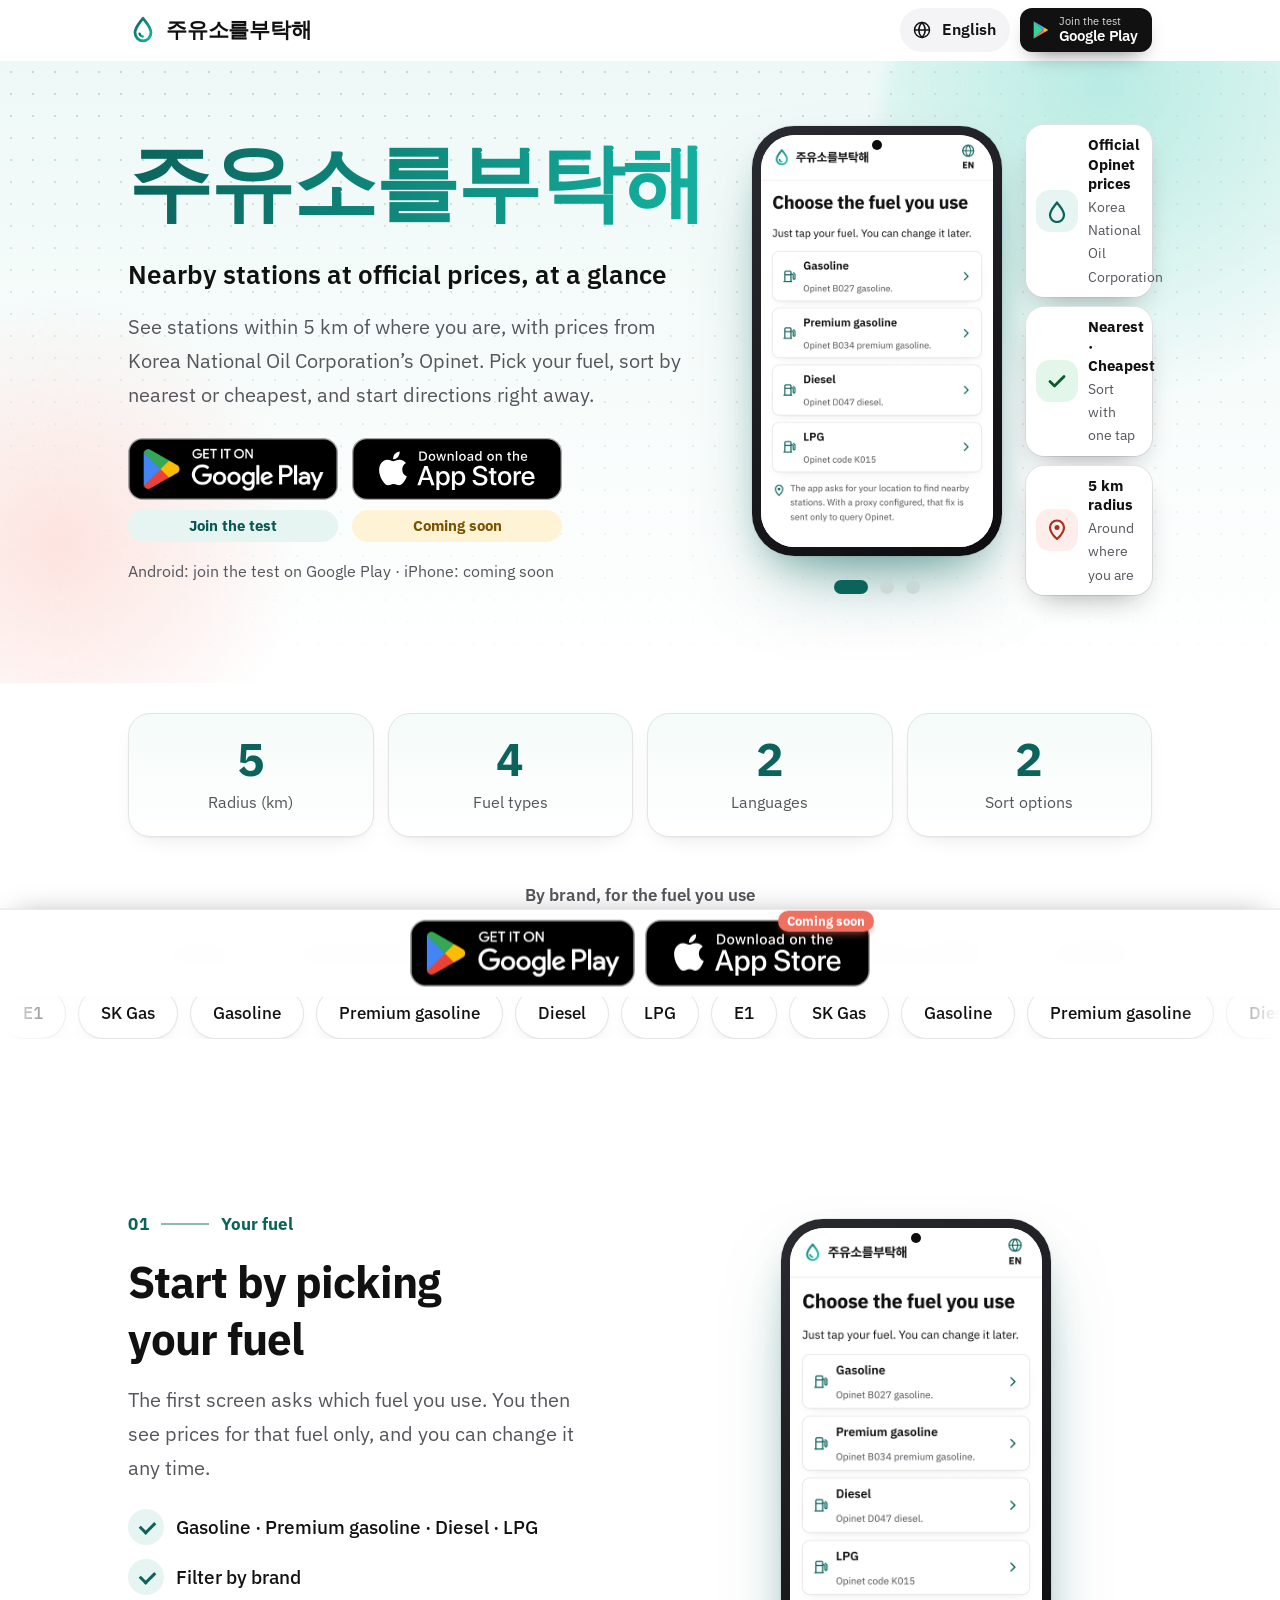
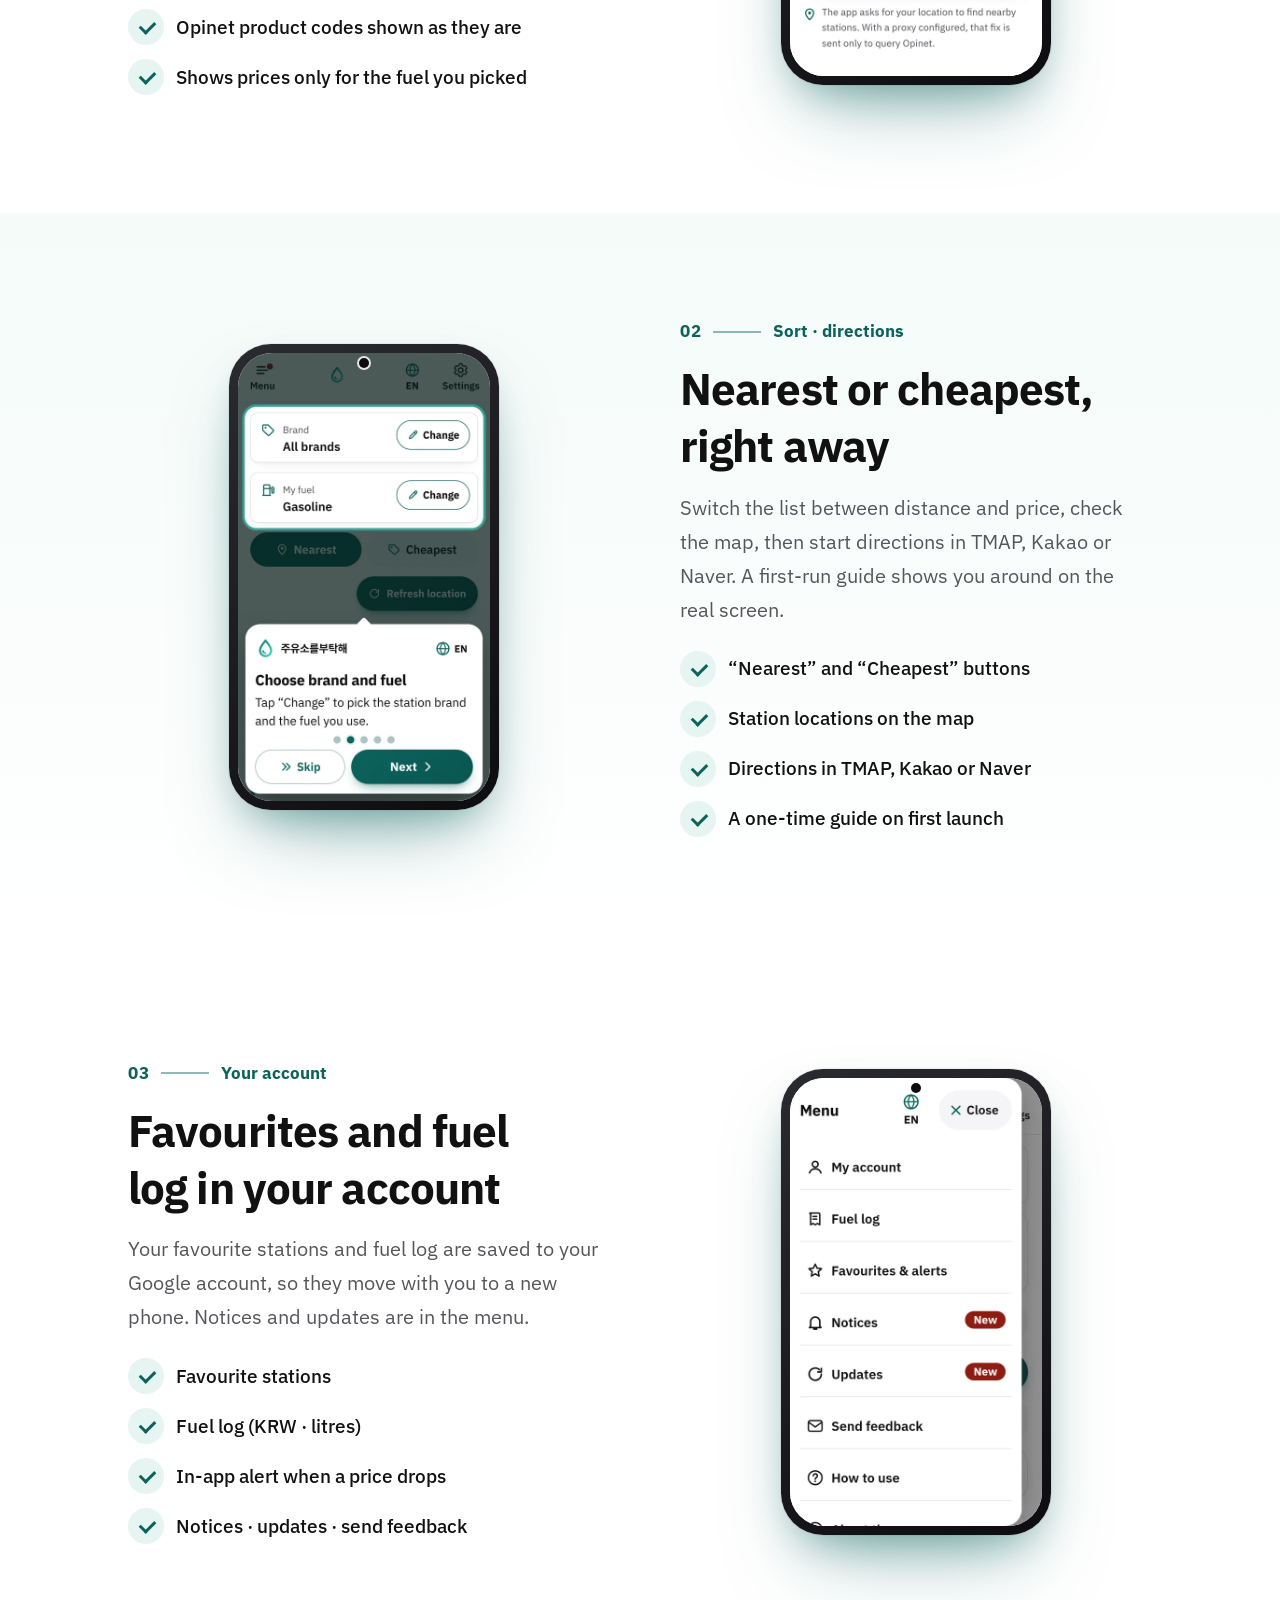
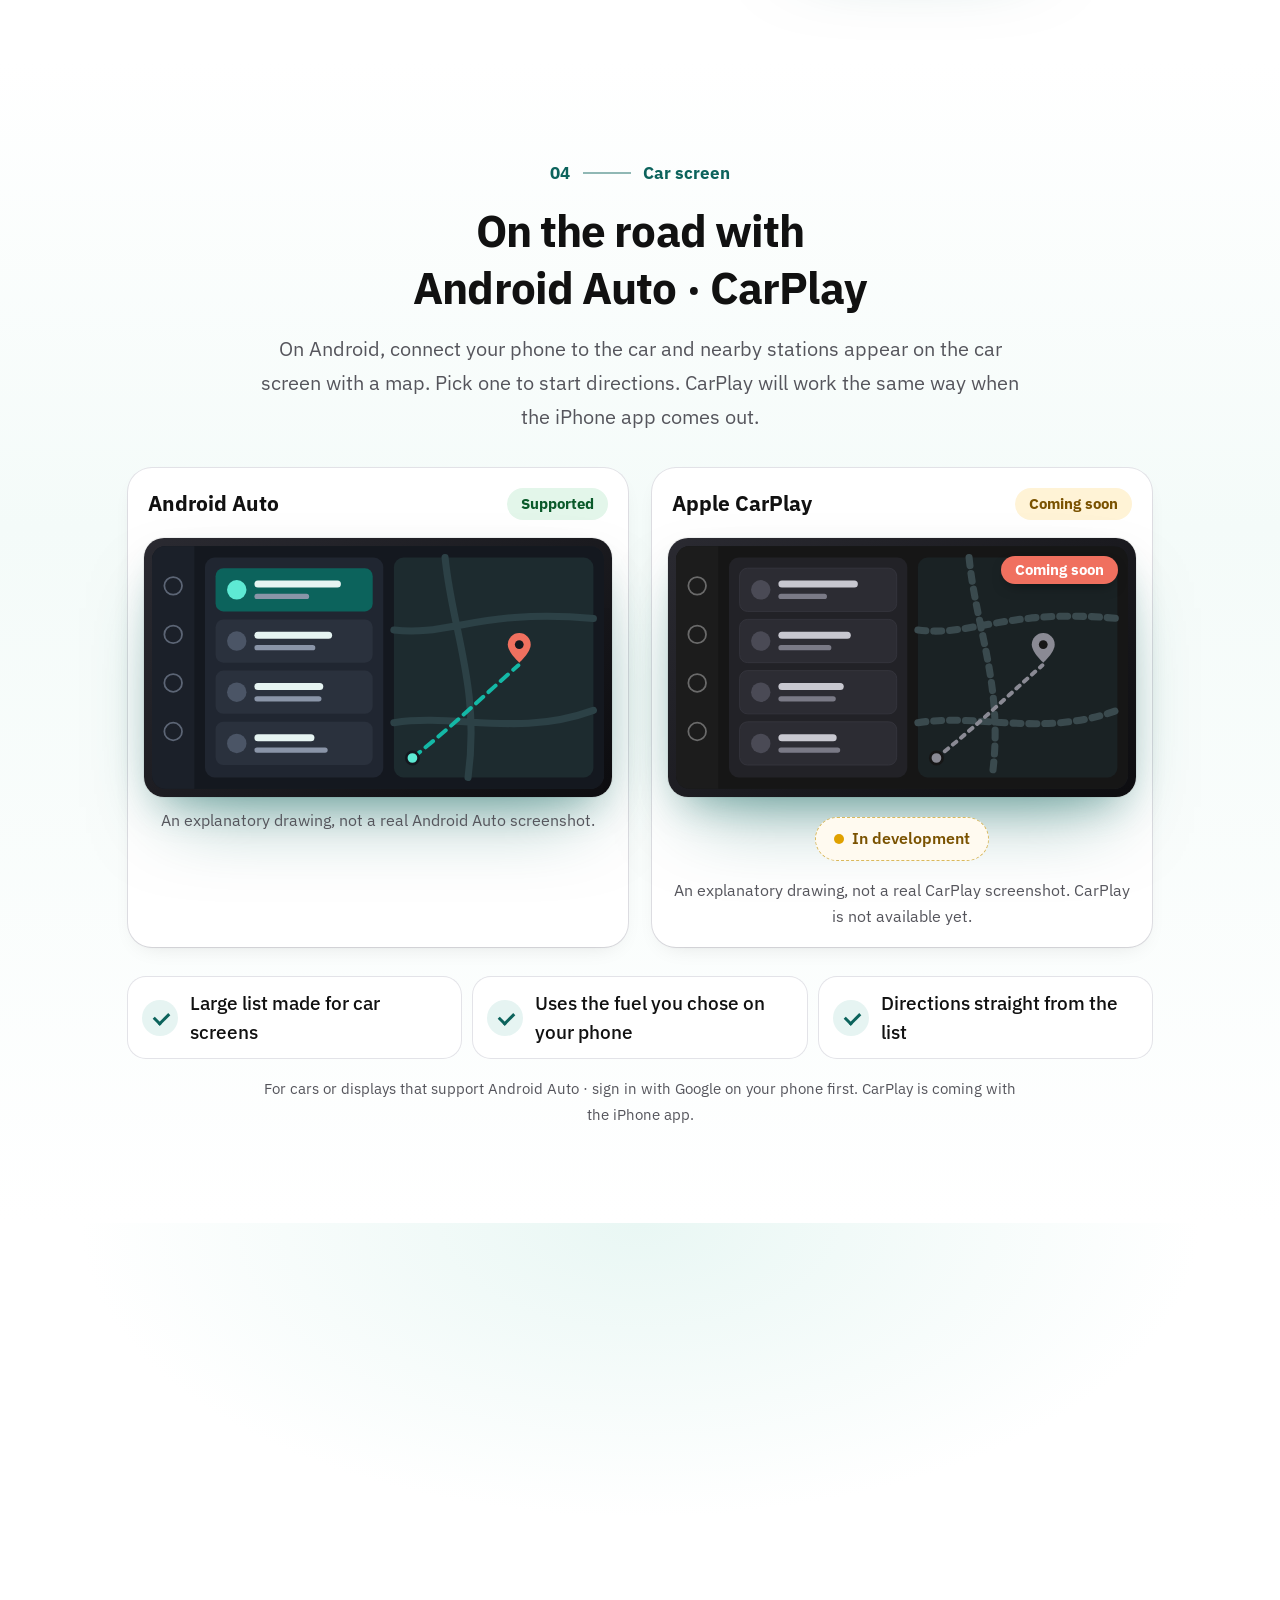
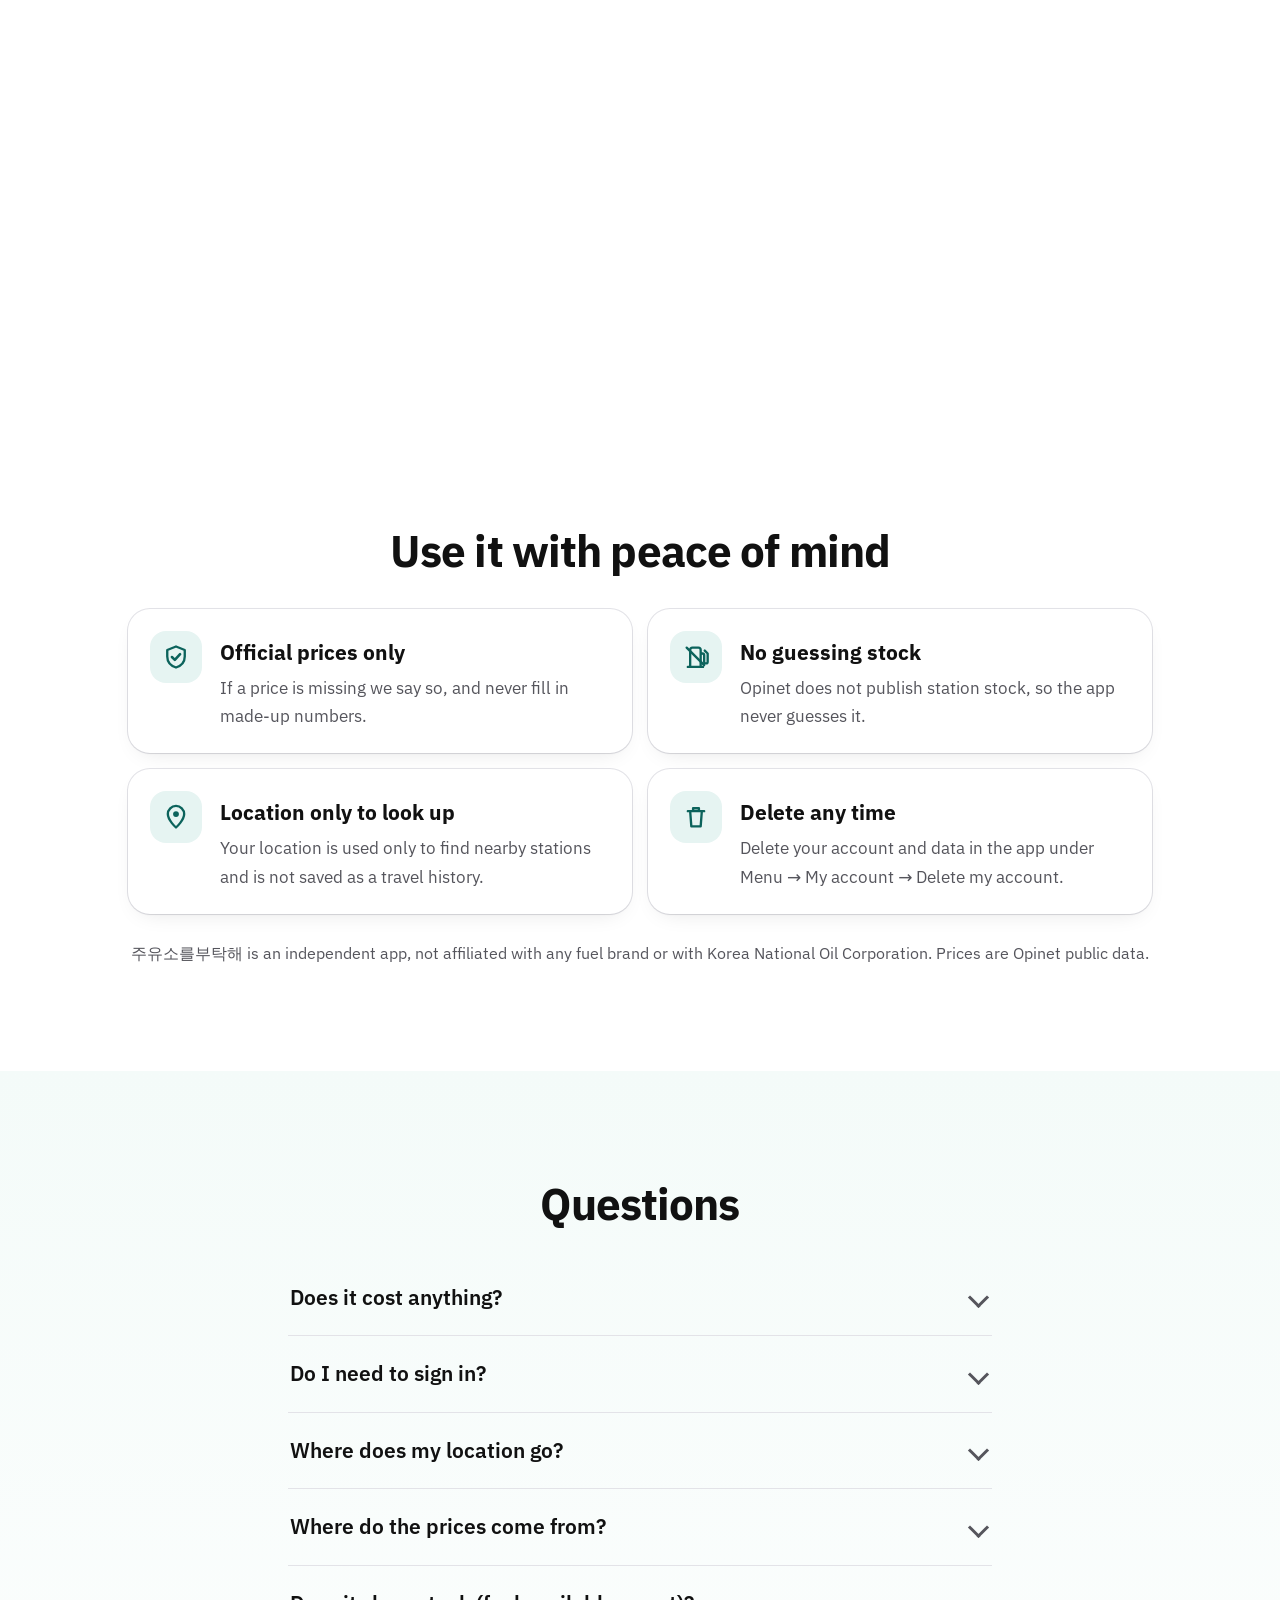
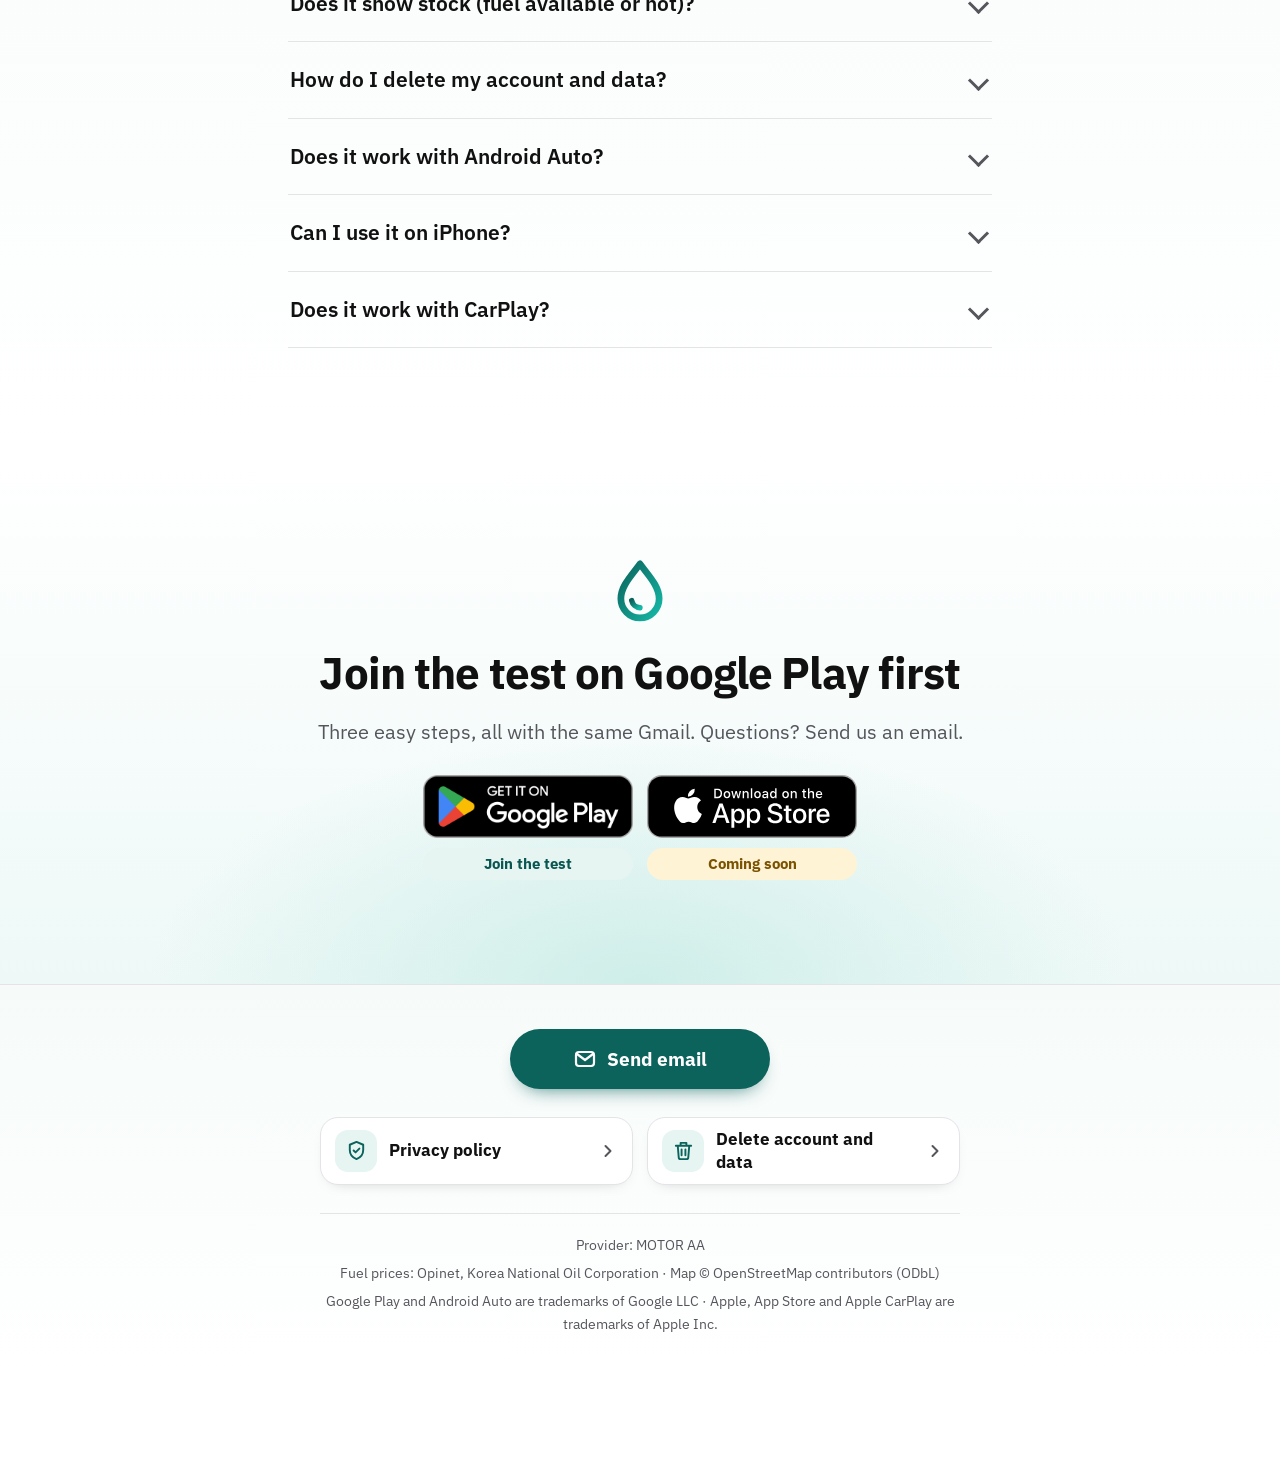
==== commit d5f8602b: "Intro: remove '기능 살펴보기' (See features) button per common rule" ====
--- a/docs/index.html
+++ b/docs/index.html
@@ -52,9 +52,6 @@
           <div class="store"><a class="badge" href="join.html?lang=ko"  data-gp aria-label="테스트 참여 Google Play"><img src="img/badges/gp-ko.png" data-badge="gp" alt="" width="565" height="168" decoding="async"></a><span class="store-cap go" data-t="gpCap">테스트 참여</span></div>
           <div class="store"><span class="badge off" role="img"  data-alt-label="asAria" aria-label="App Store — 곧 출시 (아직 이용할 수 없음)"><img src="img/badges/as-ko.svg" data-badge="as" alt="" width="565" height="168" decoding="async"></span><span class="store-cap soon" data-t="asCap">곧 출시</span></div>
         </div>
-        <div class="cta2 one">
-          <a class="btn ghost lg" href="#s1"><span data-t="cta2">기능 살펴보기</span></a>
-        </div>
       </div>
       <p class="note in-h" style="--h:5" data-t="note">Android: Google Play에서 테스트 참여 · iPhone: 곧 출시</p>
     </div>
@@ -236,7 +233,7 @@
   <span class="dlb dlb-off" role="img"  data-alt-label="asAria" aria-label="App Store — 곧 출시 (아직 이용할 수 없음)"><img src="img/badges/as-ko.svg" data-badge="as" alt="" width="565" height="168" decoding="async"><em class="dlb-tag" data-t="asCap">곧 출시</em></span>
 </div></div>
 <button type="button" class="totop" id="totop" hidden  data-alt-label="totop" aria-label="맨 위로"><svg viewBox="0 0 24 24" aria-hidden="true"><path d="M6 14l6-6 6 6" fill="none" stroke="currentColor" stroke-width="2.400" stroke-linecap="round" stroke-linejoin="round"/></svg></button>
-<script src="strings.js?v=a46860e1ae"></script>
+<script src="strings.js?v=f0f81c872f"></script>
 <script src="landing.js?v=21c1f54e7a"></script>
 </body>
 </html>
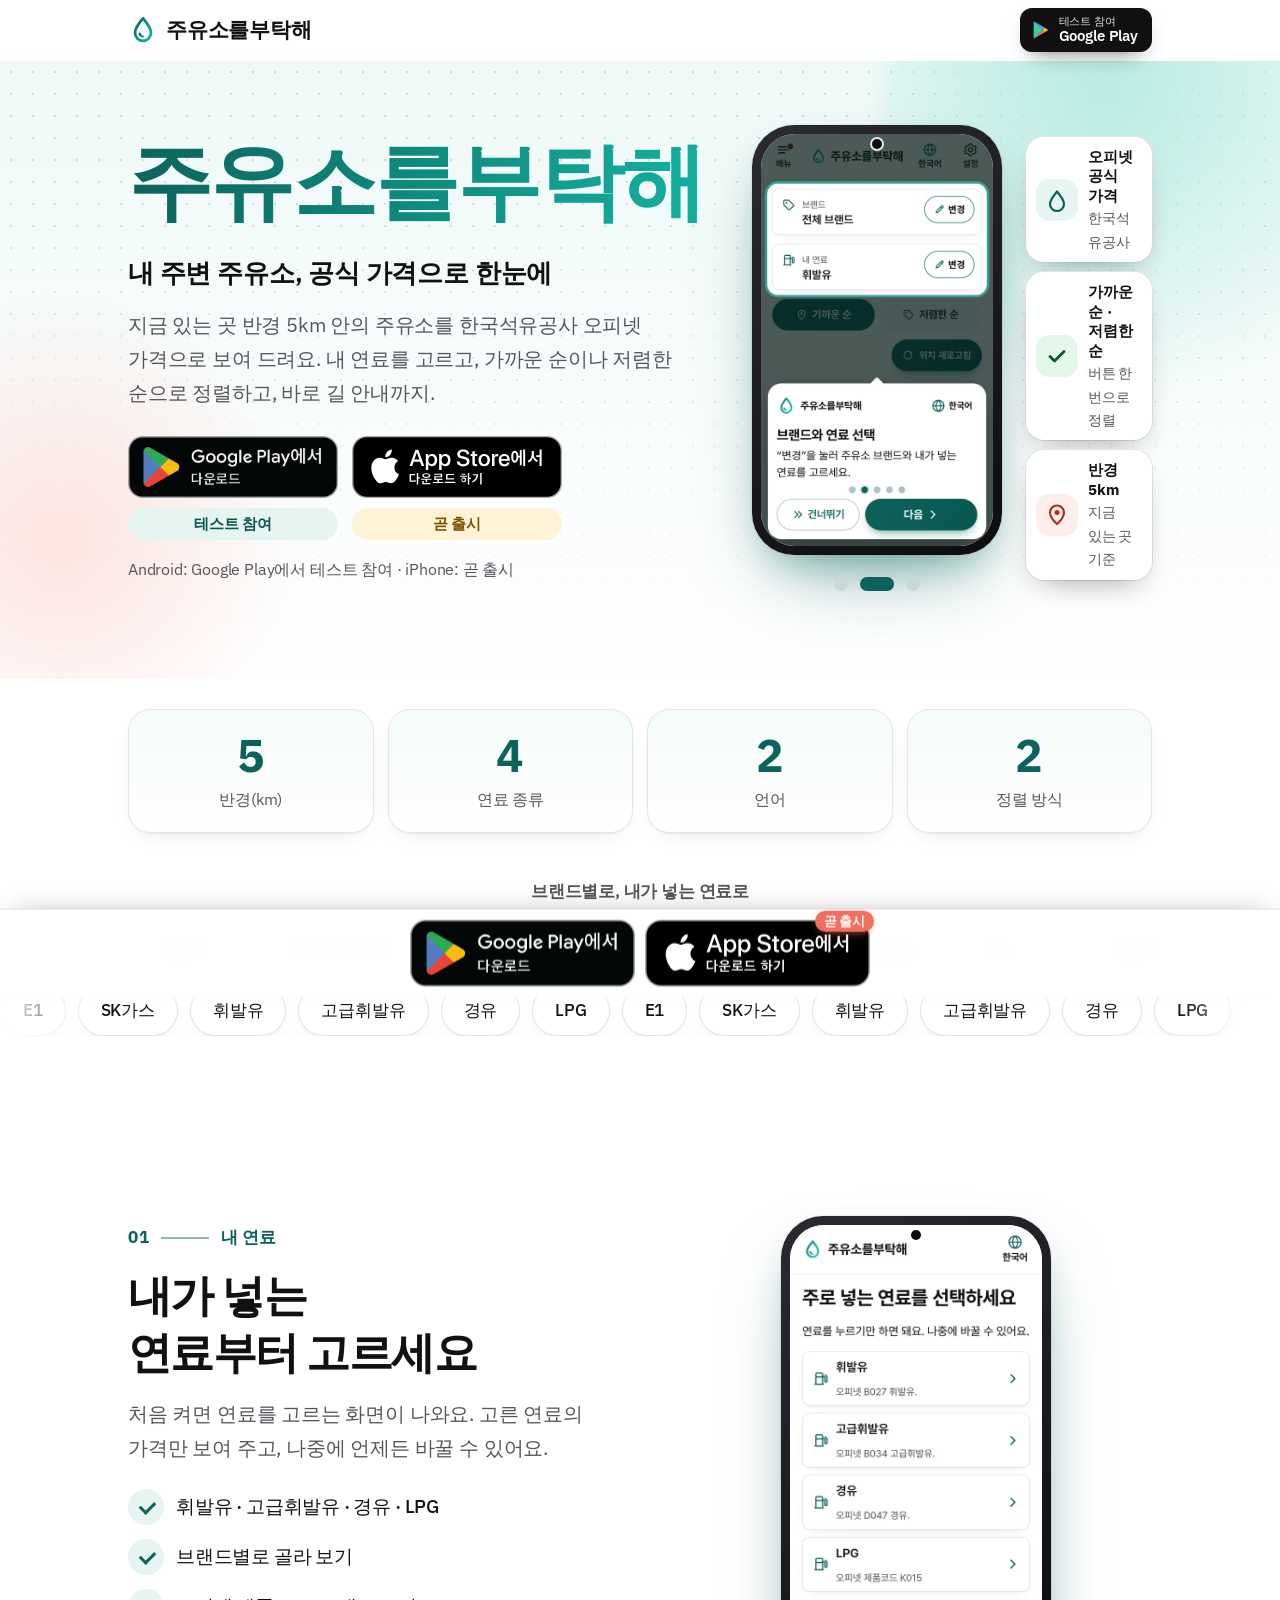
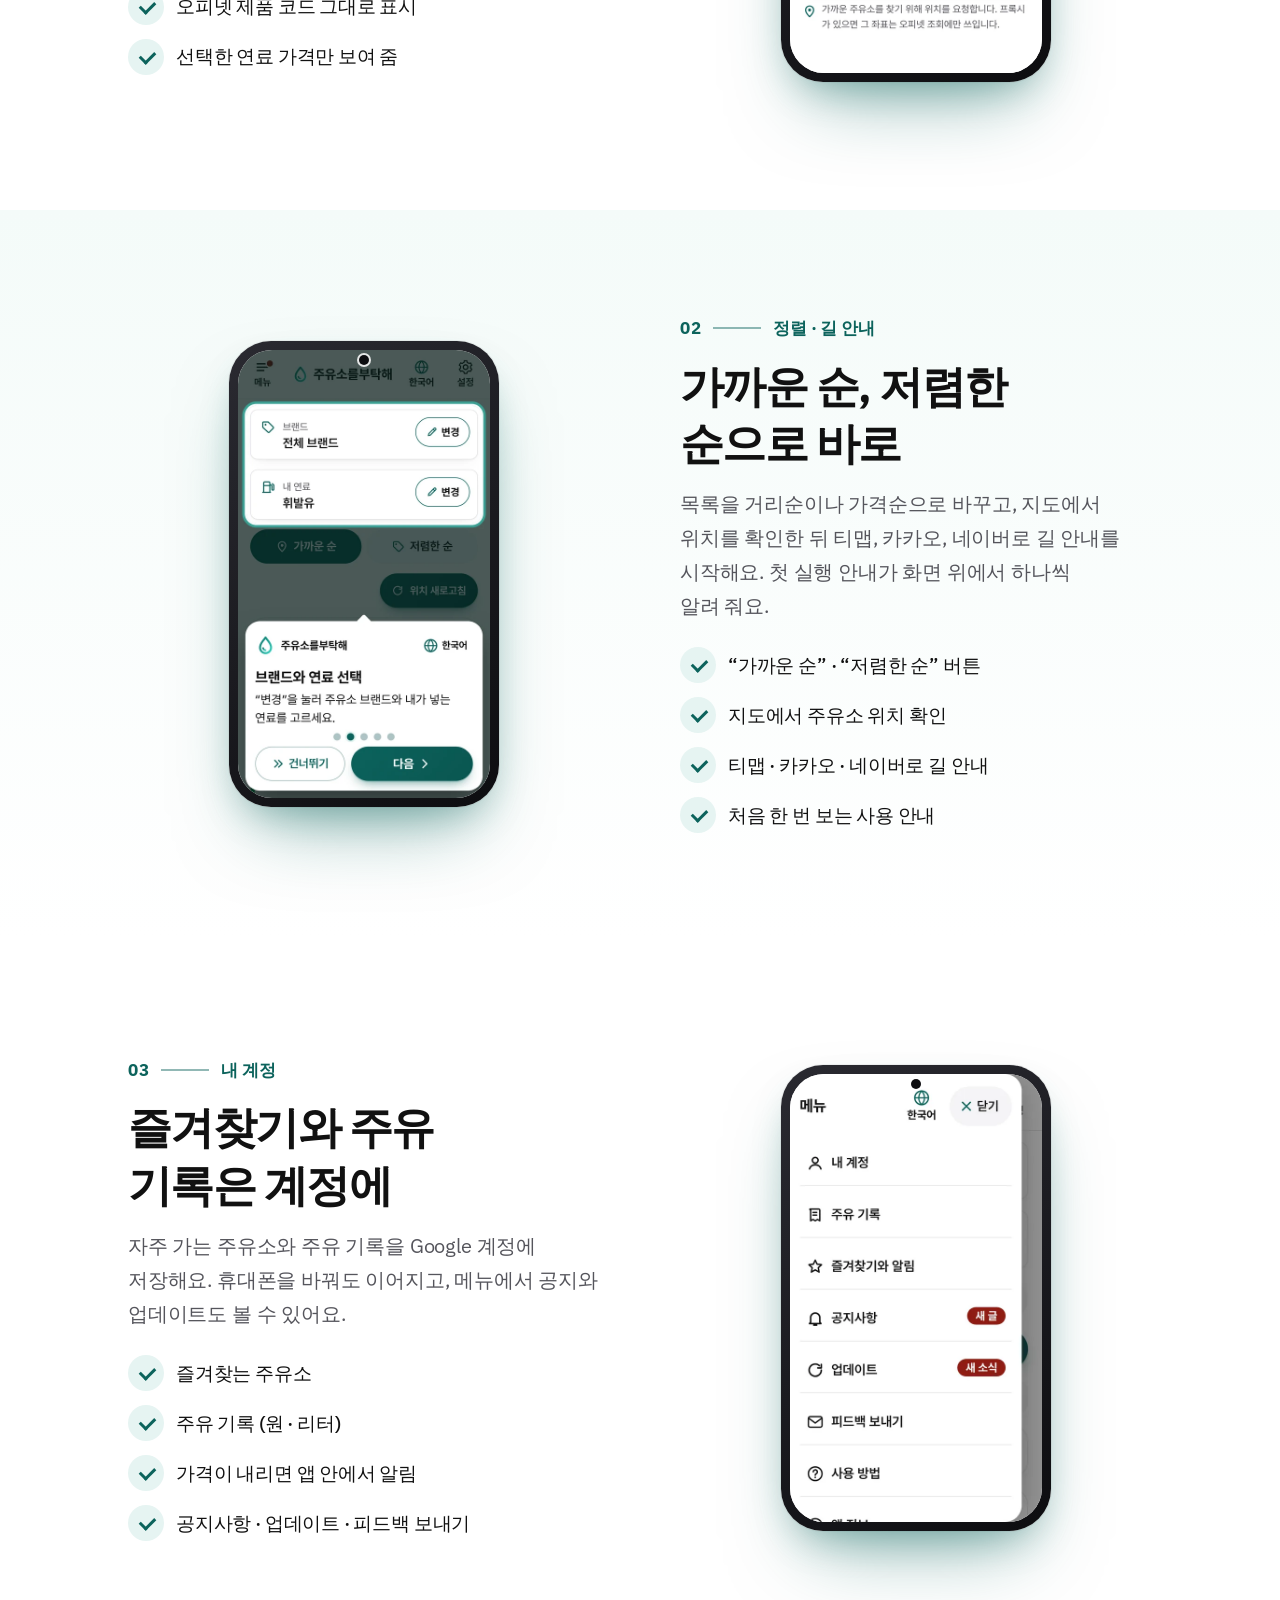
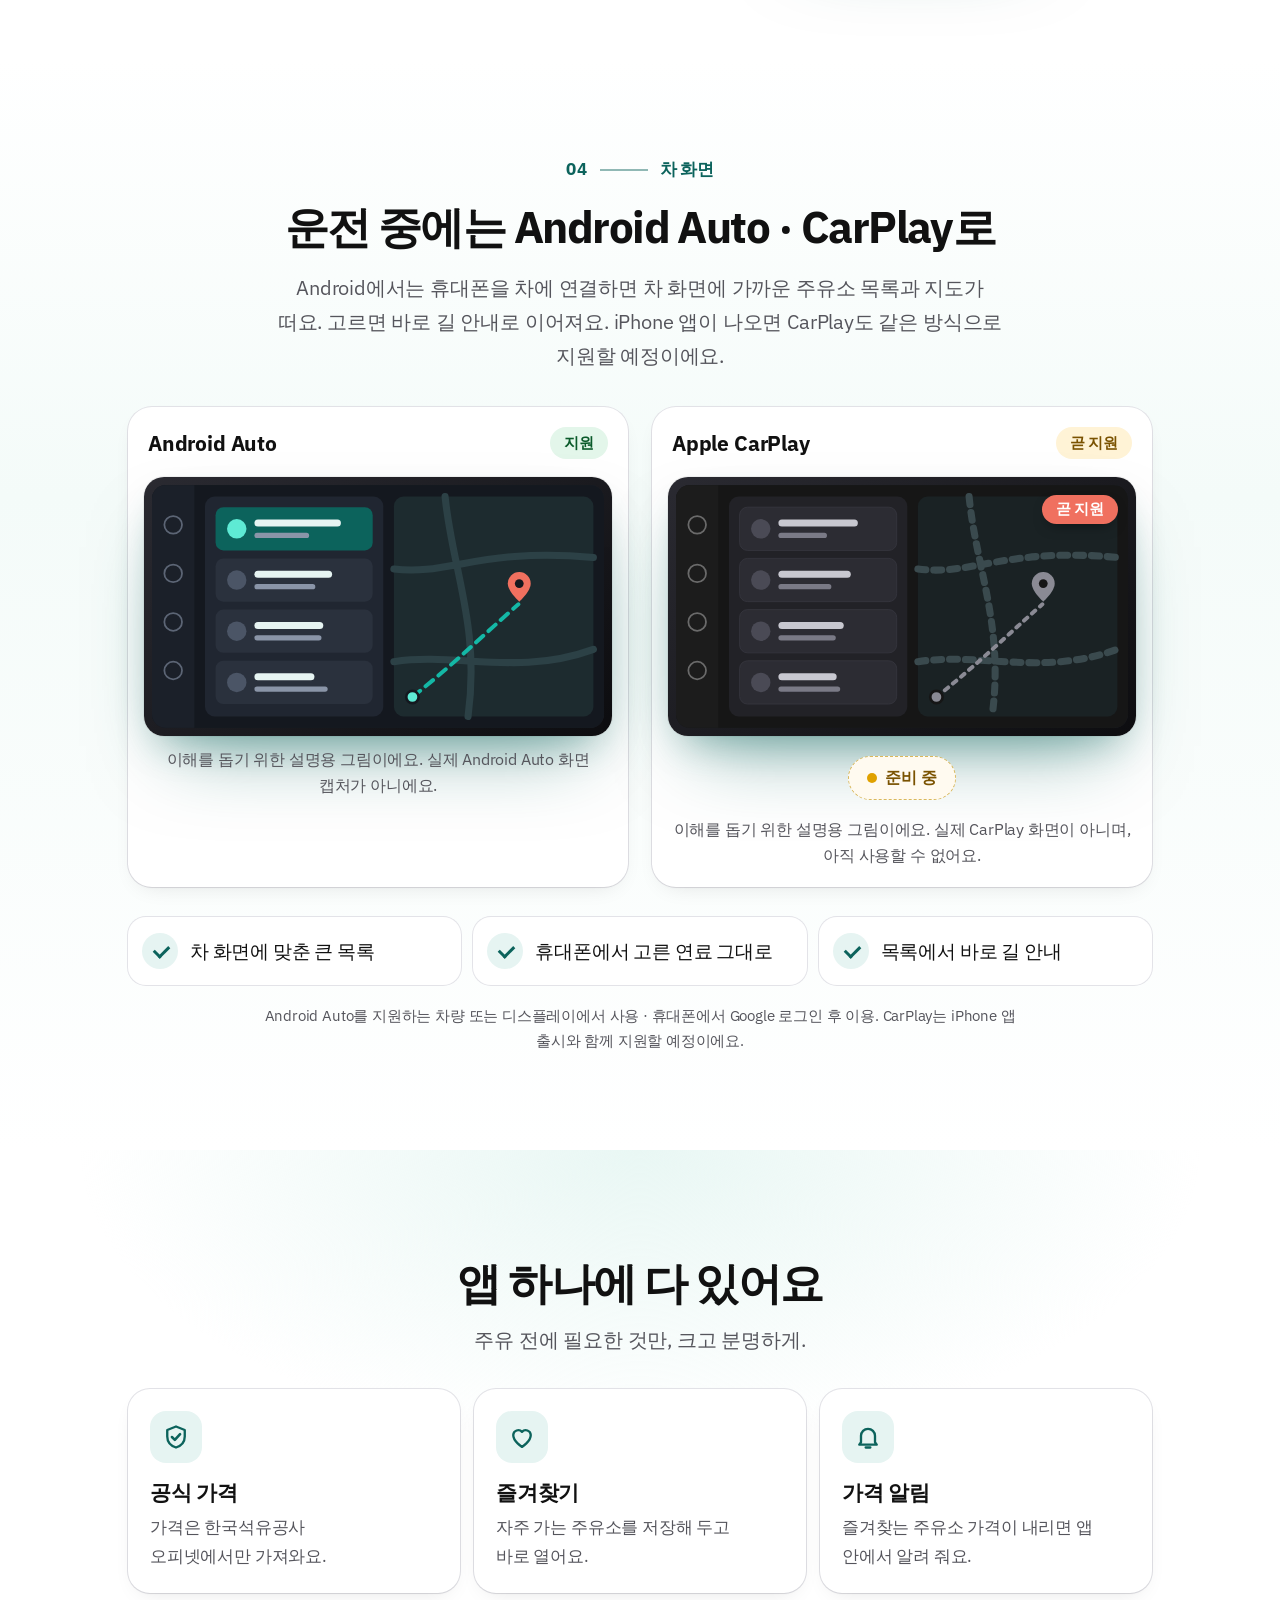
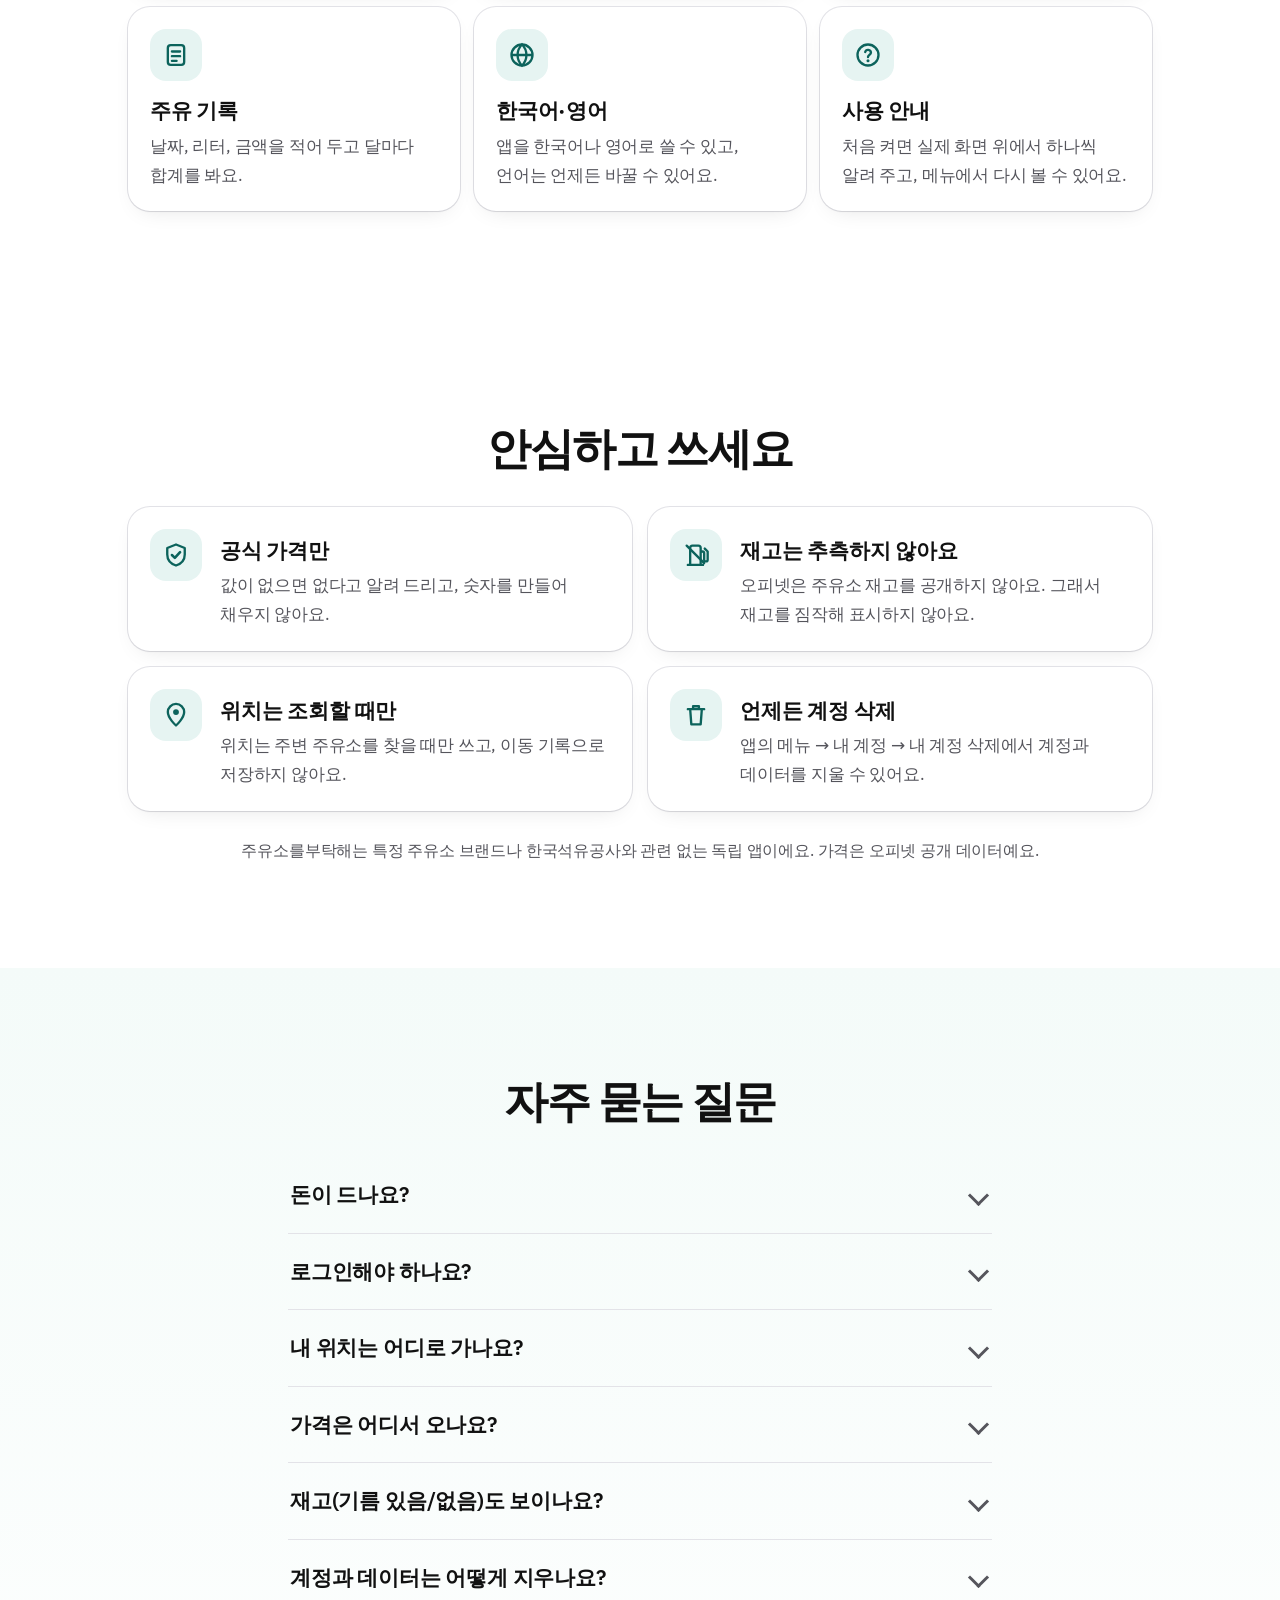
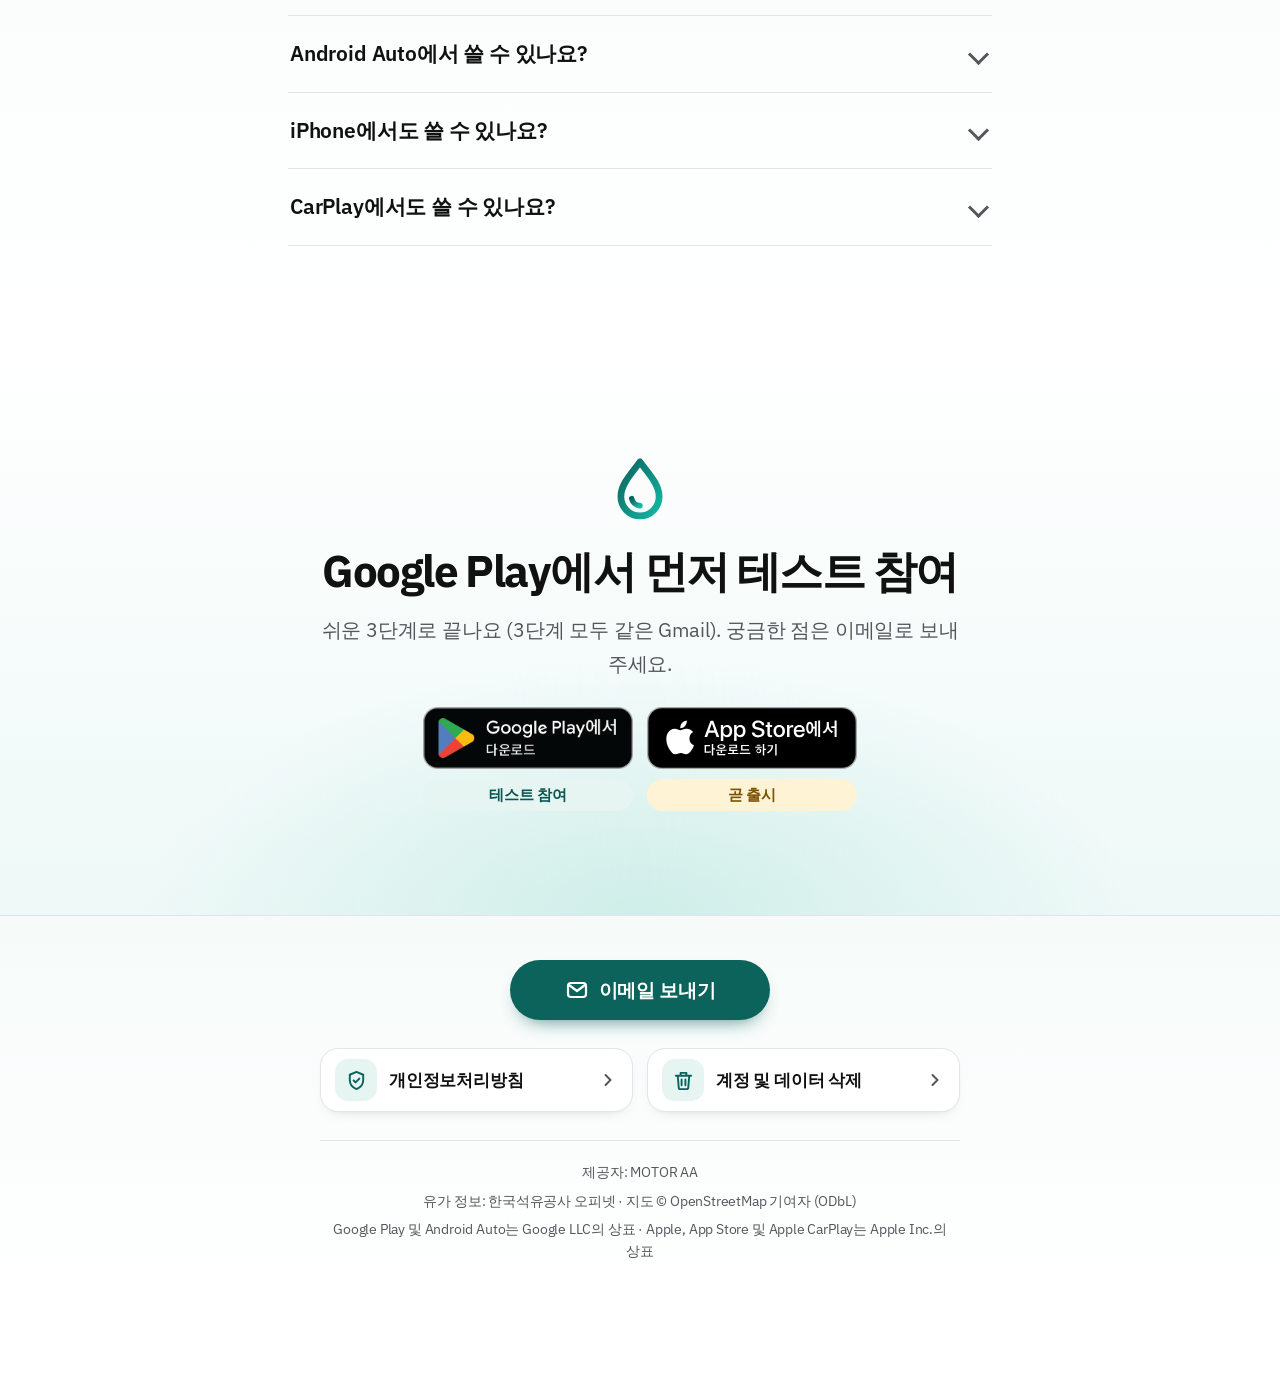
==== commit 1e76b8bc: "Intro and join pages: Korean only, remove language switch Owner rule 2026-11-13: index.html and join" ====
--- a/docs/index.html
+++ b/docs/index.html
@@ -1,5 +1,5 @@
 <!doctype html>
-<html lang="ko">
+<html lang="ko" class="js">
 <head>
 <meta charset="utf-8">
 <meta name="viewport" content="width=device-width, initial-scale=1, viewport-fit=cover">
@@ -8,15 +8,13 @@
 <meta name="robots" content="index, follow">
 <meta name="theme-color" content="#ffffff">
 <meta name="color-scheme" content="light">
-<link rel="canonical" href="https://motoraathailand.github.io/fuelkr-site/">
-<meta property="og:type" content="website"><meta property="og:site_name" content="주유소를부탁해"><meta property="og:locale" content="ko_KR"><meta property="og:locale:alternate" content="en_US">
-<link rel="alternate" hreflang="ko" href="https://motoraathailand.github.io/fuelkr-site/?lang=ko"><link rel="alternate" hreflang="en" href="https://motoraathailand.github.io/fuelkr-site/?lang=en"><link rel="alternate" hreflang="x-default" href="https://motoraathailand.github.io/fuelkr-site/">
+<link rel="canonical" href="https://motoraath.com/fuelkr-site/">
+<meta property="og:type" content="website"><meta property="og:site_name" content="주유소를부탁해"><meta property="og:locale" content="ko_KR">
+<link rel="alternate" hreflang="ko" href="https://motoraath.com/fuelkr-site/"><link rel="alternate" hreflang="x-default" href="https://motoraath.com/fuelkr-site/">
 <meta property="og:title" content="주유소를부탁해 — 내 주변 주유소, 공식 가격으로 한눈에"><meta property="og:description" content="한국석유공사 오피넷 공식 가격으로 내 주변 주유소를 가까운 순, 저렴한 순으로 비교해요. 지도와 길 안내, 즐겨찾기, 주유 기록, Android Auto까지.">
-<meta property="og:url" content="https://motoraathailand.github.io/fuelkr-site/"><meta property="og:image" content="https://motoraathailand.github.io/fuelkr-site/img/og.png">
+<meta property="og:url" content="https://motoraath.com/fuelkr-site/"><meta property="og:image" content="https://motoraath.com/fuelkr-site/img/og.png">
 <meta name="twitter:card" content="summary_large_image"><meta name="twitter:title" content="주유소를부탁해 — 내 주변 주유소, 공식 가격으로 한눈에"><meta name="twitter:description" content="한국석유공사 오피넷 공식 가격으로 내 주변 주유소를 가까운 순, 저렴한 순으로 비교해요. 지도와 길 안내, 즐겨찾기, 주유 기록, Android Auto까지.">
 <link rel="icon" href="img/icon.svg" type="image/svg+xml"><link rel="apple-touch-icon" href="img/icon-512.png">
-<script>/* decide the language first (no flash): ?lang= (ko|en; any other value, e.g. an old th/zh/hi link, gives English) > saved choice > phone language if Korean (or English) > English. Korean is baked into this file as the no-JS fallback; any other result keeps the page hidden (html.pl) until the script has swapped the text. */
-(function(){var L=["ko","en"],l='en';try{var m=/[?&]lang=(\w\w)/.exec(location.search),s=localStorage.getItem('fkr.site.lang'),a=navigator.languages&&navigator.languages.length?navigator.languages:[navigator.language],p='';if(m)l=L.indexOf(m[1])>-1?m[1]:'en';else if(L.indexOf(s)>-1)l=s;else for(var i=0;i<a.length;i++){p=String(a[i]||'').toLowerCase().split(/[-_]/)[0];if(L.indexOf(p)>-1){l=p;break}}}catch(e){}window.__L=l;document.documentElement.lang=l;document.documentElement.className='js'+(l==='ko'?'':' pl')})();</script>
 <link rel="preload" href="fonts/ibm-plex-sans-latin-700-normal.woff2" as="font" type="font/woff2" crossorigin>
 <link rel="stylesheet" href="landing.css?v=5afdebf1fd">
 </head>
@@ -30,9 +28,7 @@
   <div class="hd-in">
     <a class="logo" href="index.html" aria-label="주유소를부탁해"><svg class="logo-drop" aria-hidden="true"><use href="#drop"/></svg><span>주유소를부탁해</span></a>
     <div class="hd-r">
-      <label class="lang"><svg viewBox="0 0 24 24" aria-hidden="true"><circle cx="12" cy="12" r="9" fill="none" stroke="currentColor" stroke-width="1.8"/><path d="M3 12h18M12 3c2.6 2.6 3.8 5.6 3.8 9s-1.2 6.4-3.8 9c-2.6-2.6-3.8-5.6-3.8-9S9.4 5.6 12 3z" fill="none" stroke="currentColor" stroke-width="1.8"/></svg><span class="sr" data-t="lang">언어</span>
-        <select id="lang"  data-alt-label="lang" aria-label="언어"><option value="ko" selected>한국어</option><option value="en">English</option></select></label>
-      <a class="gp sm" href="join.html?lang=ko"  data-gp aria-label="테스트 참여 Google Play"><svg aria-hidden="true"><use href="#gplay"/></svg><span><small data-t="gpSmall">테스트 참여</small><b>Google Play</b></span></a>
+      <a class="gp sm" href="join.html"  data-gp aria-label="테스트 참여 Google Play"><svg aria-hidden="true"><use href="#gplay"/></svg><span><small data-t="gpSmall">테스트 참여</small><b>Google Play</b></span></a>
     </div>
   </div>
   <div class="progress" id="progress" aria-hidden="true"></div>
@@ -49,7 +45,7 @@
       <p class="lead in-h" style="--h:3" data-t="lead">지금 있는 곳 반경 5km 안의 주유소를 한국석유공사 오피넷 가격으로 보여 드려요. 내 연료를 고르고, 가까운 순이나 저렴한 순으로 정렬하고, 바로 길 안내까지.</p>
       <div class="cta in-h" style="--h:4">
         <div class="stores">
-          <div class="store"><a class="badge" href="join.html?lang=ko"  data-gp aria-label="테스트 참여 Google Play"><img src="img/badges/gp-ko.png" data-badge="gp" alt="" width="565" height="168" decoding="async"></a><span class="store-cap go" data-t="gpCap">테스트 참여</span></div>
+          <div class="store"><a class="badge" href="join.html"  data-gp aria-label="테스트 참여 Google Play"><img src="img/badges/gp-ko.png" data-badge="gp" alt="" width="565" height="168" decoding="async"></a><span class="store-cap go" data-t="gpCap">테스트 참여</span></div>
           <div class="store"><span class="badge off" role="img"  data-alt-label="asAria" aria-label="App Store — 곧 출시 (아직 이용할 수 없음)"><img src="img/badges/as-ko.svg" data-badge="as" alt="" width="565" height="168" decoding="async"></span><span class="store-cap soon" data-t="asCap">곧 출시</span></div>
         </div>
       </div>
@@ -204,7 +200,7 @@
     <h2 class="rv" data-t="finalH">Google Play에서 먼저 테스트 참여</h2>
     <p class="rv" style="--d:.05s" data-t="finalP">쉬운 3단계로 끝나요 (3단계 모두 같은 Gmail). 궁금한 점은 이메일로 보내 주세요.</p>
     <div class="dl rv" style="--d:.1s"><div class="stores center">
-          <div class="store"><a class="badge" href="join.html?lang=ko"  data-gp aria-label="테스트 참여 Google Play"><img src="img/badges/gp-ko.png" data-badge="gp" alt="" width="565" height="168" decoding="async"></a><span class="store-cap go" data-t="gpCap">테스트 참여</span></div>
+          <div class="store"><a class="badge" href="join.html"  data-gp aria-label="테스트 참여 Google Play"><img src="img/badges/gp-ko.png" data-badge="gp" alt="" width="565" height="168" decoding="async"></a><span class="store-cap go" data-t="gpCap">테스트 참여</span></div>
           <div class="store"><span class="badge off" role="img"  data-alt-label="asAria" aria-label="App Store — 곧 출시 (아직 이용할 수 없음)"><img src="img/badges/as-ko.svg" data-badge="as" alt="" width="565" height="168" decoding="async"></span><span class="store-cap soon" data-t="asCap">곧 출시</span></div>
         </div></div>
   </div>
@@ -229,11 +225,11 @@
 </footer>
 
 <div class="dlbar" id="stick"><div class="dlbar-in">
-  <a class="dlb" href="join.html?lang=ko"  data-gp aria-label="테스트 참여 Google Play"><img src="img/badges/gp-ko.png" data-badge="gp" alt="" width="565" height="168" decoding="async"></a>
+  <a class="dlb" href="join.html"  data-gp aria-label="테스트 참여 Google Play"><img src="img/badges/gp-ko.png" data-badge="gp" alt="" width="565" height="168" decoding="async"></a>
   <span class="dlb dlb-off" role="img"  data-alt-label="asAria" aria-label="App Store — 곧 출시 (아직 이용할 수 없음)"><img src="img/badges/as-ko.svg" data-badge="as" alt="" width="565" height="168" decoding="async"><em class="dlb-tag" data-t="asCap">곧 출시</em></span>
 </div></div>
 <button type="button" class="totop" id="totop" hidden  data-alt-label="totop" aria-label="맨 위로"><svg viewBox="0 0 24 24" aria-hidden="true"><path d="M6 14l6-6 6 6" fill="none" stroke="currentColor" stroke-width="2.400" stroke-linecap="round" stroke-linejoin="round"/></svg></button>
-<script src="strings.js?v=f0f81c872f"></script>
-<script src="landing.js?v=21c1f54e7a"></script>
+<script src="strings.js?v=d98d20d71e"></script>
+<script src="landing.js?v=7b6683502b"></script>
 </body>
 </html>
